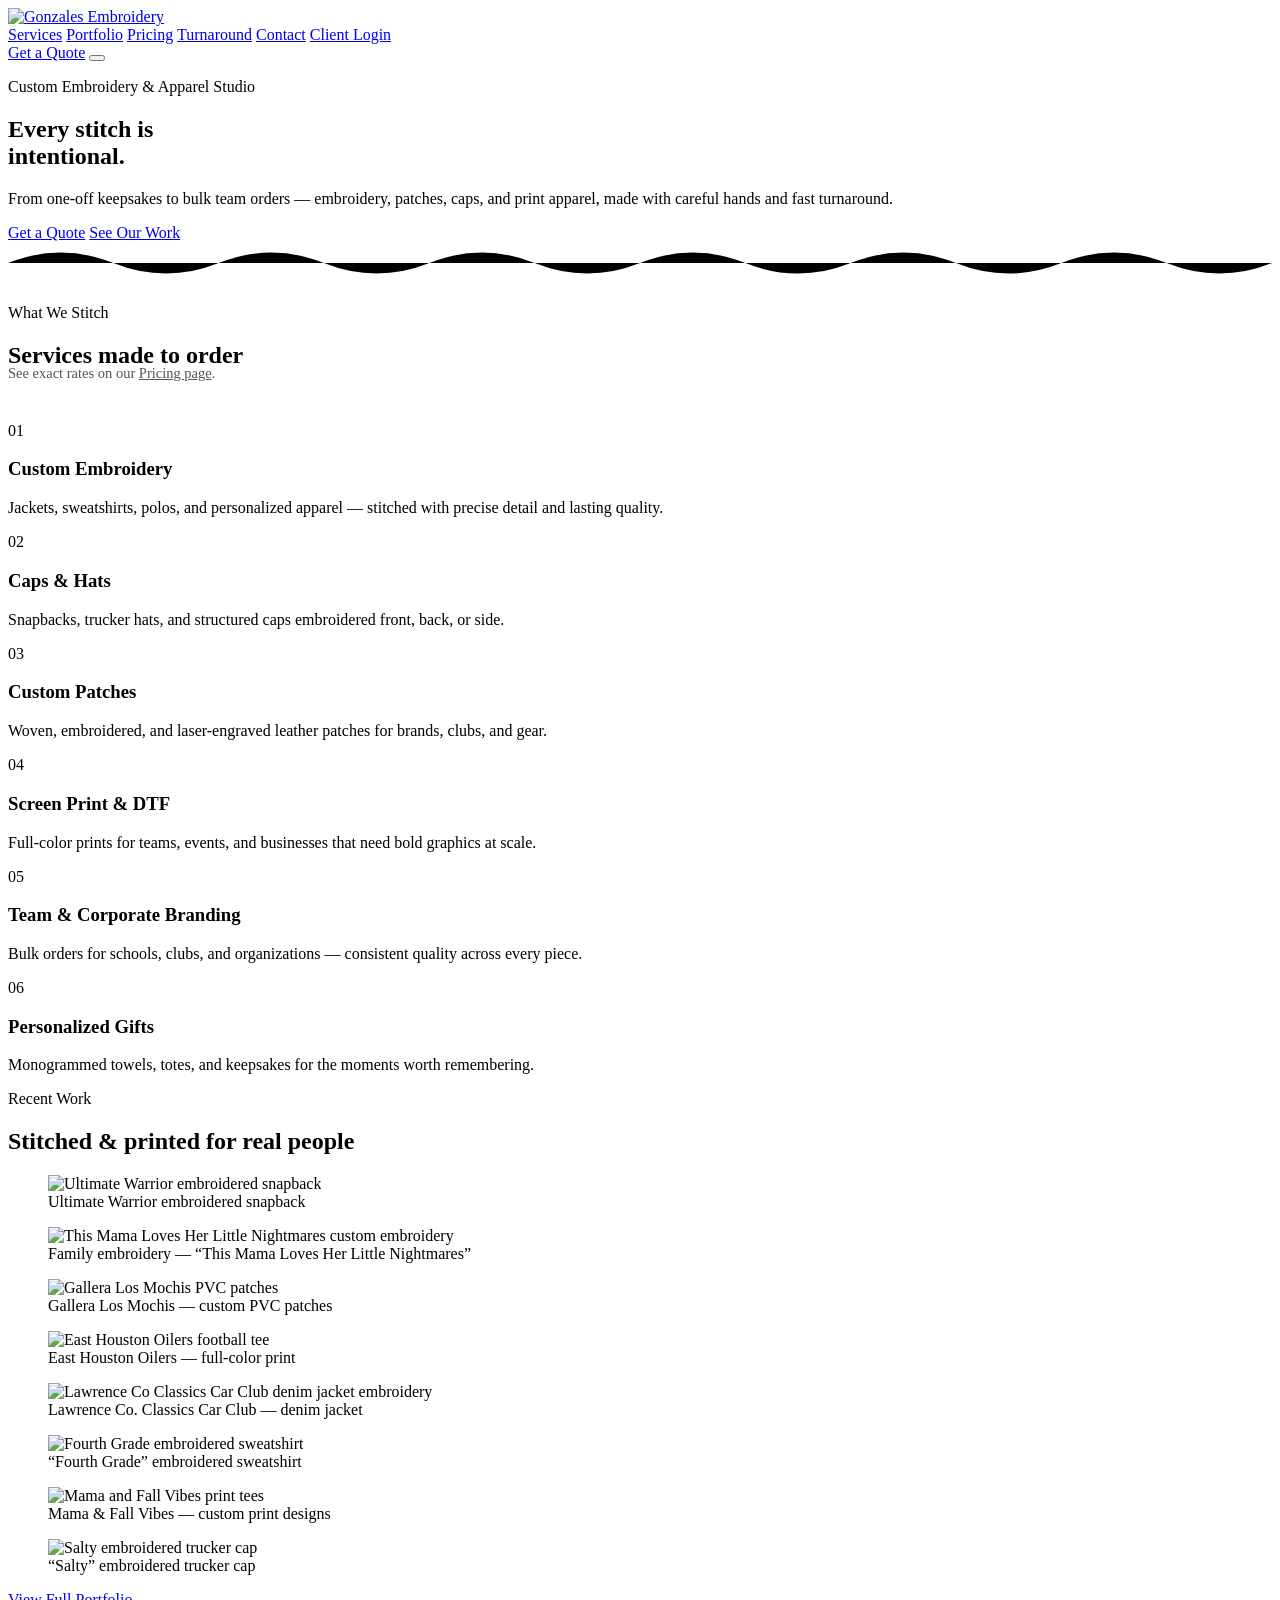
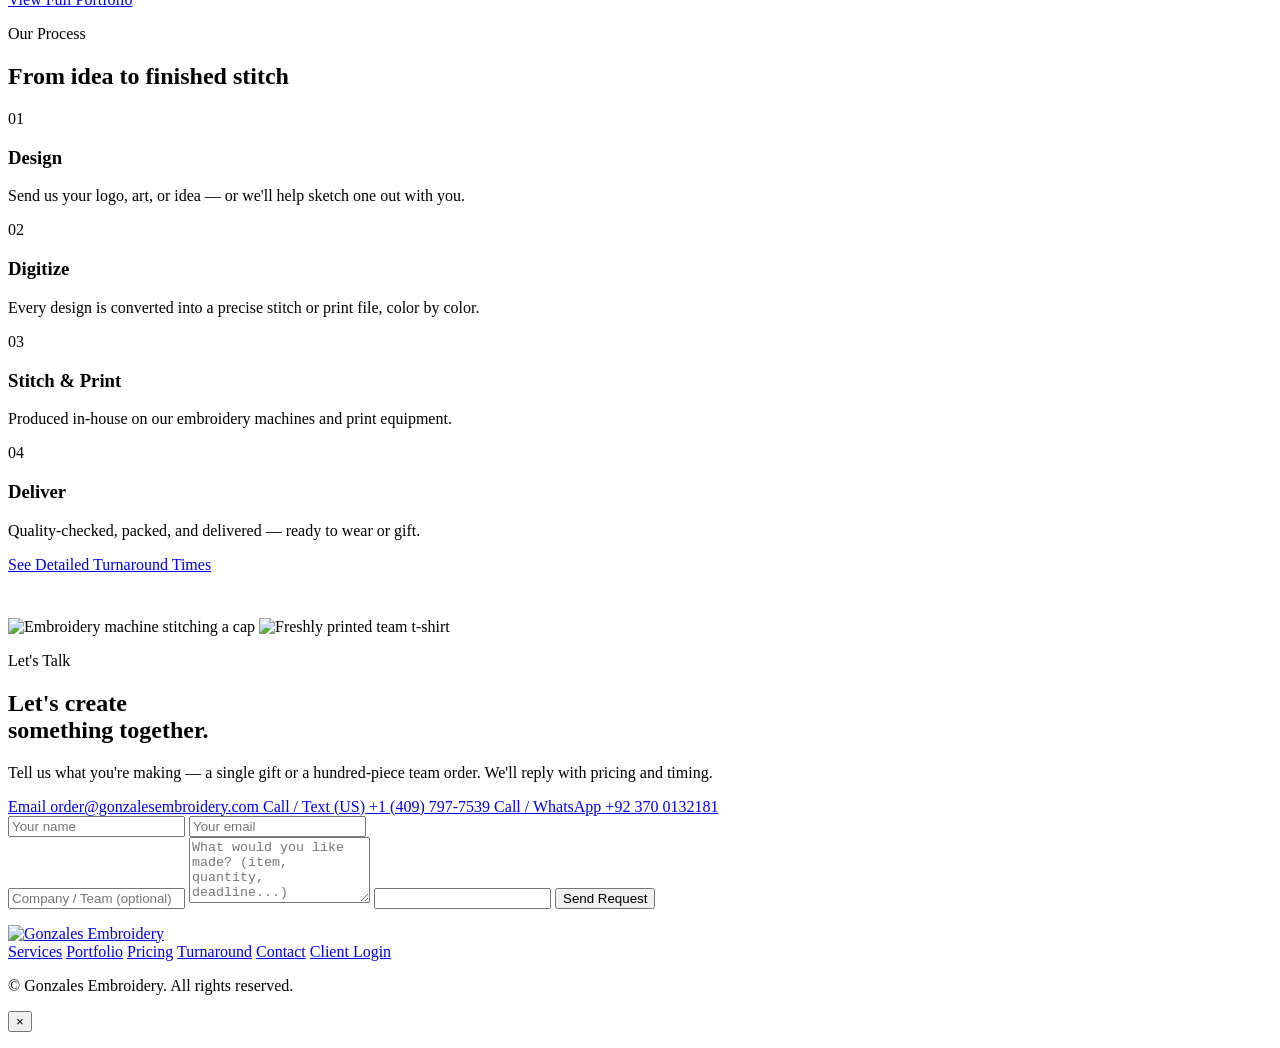
==== index.html @ c7692b20 "Add files via upload" ====
<!DOCTYPE html>
<html lang="en">
<head>
<meta charset="UTF-8">
<meta name="viewport" content="width=device-width, initial-scale=1.0">
<title>Gonzales Embroidery — Custom Embroidery, Patches &amp; Apparel</title>
<meta name="description" content="Gonzales Embroidery is a custom embroidery and apparel studio — jackets, caps, patches, team merch, and corporate branding, stitched and printed with care.">
<link rel="icon" type="image/png" href="assets/img/favicon-256.png">
<link rel="preconnect" href="https://fonts.googleapis.com">
<link rel="preconnect" href="https://fonts.gstatic.com" crossorigin>
<link href="https://fonts.googleapis.com/css2?family=Anton&family=Space+Mono:wght@400;700&family=Work+Sans:wght@400;500;600;700&display=swap" rel="stylesheet">
<link rel="stylesheet" href="assets/css/style.css">
</head>
<body>

<!-- ============ HEADER ============ -->
<header class="site-header" id="top">
  <div class="wrap header-inner">
    <a href="#top" class="brand">
      <img src="assets/img/logo-transparent.png" alt="Gonzales Embroidery" class="brand-logo">
    </a>

    <nav class="main-nav" id="mainNav">
      <a href="#services">Services</a>
      <a href="portfolio.html">Portfolio</a>
      <a href="pricing.html">Pricing</a>
      <a href="turnaround.html">Turnaround</a>
      <a href="#contact">Contact</a>
      <a href="login.html" class="nav-login">Client Login</a>
    </nav>

    <a class="btn btn-tag header-cta" href="#contact">Get a Quote</a>

    <button class="nav-toggle" id="navToggle" aria-label="Toggle menu" aria-expanded="false">
      <span></span><span></span><span></span>
    </button>
  </div>
</header>

<!-- ============ HERO ============ -->
<section class="hero">
  <div class="wrap hero-inner">
    <p class="eyebrow">Custom Embroidery &amp; Apparel Studio</p>
    <h1 class="hero-title">Every stitch is<br><span>intentional.</span></h1>
    <p class="hero-sub">From one-off keepsakes to bulk team orders — embroidery, patches, caps,
      and print apparel, made with careful hands and fast turnaround.</p>
    <div class="hero-actions">
      <a href="#contact" class="btn btn-solid">Get a Quote</a>
      <a href="#work" class="btn btn-outline">See Our Work</a>
    </div>
  </div>
  <div class="stitch-divider" aria-hidden="true">
    <svg viewBox="0 0 1200 40" preserveAspectRatio="none">
      <path id="stitchPath" d="M0,20 Q50,0 100,20 T200,20 T300,20 T400,20 T500,20 T600,20 T700,20 T800,20 T900,20 T1000,20 T1100,20 T1200,20"/>
    </svg>
  </div>
</section>

<!-- ============ SERVICES ============ -->
<section class="services" id="services">
  <div class="wrap">
    <p class="eyebrow eyebrow-dark">What We Stitch</p>
    <h2 class="section-title">Services made to order</h2>
    <p style="margin:-24px 0 40px; font-size:14.5px; color:#57544e;">
      See exact rates on our <a href="pricing.html" style="color:var(--red); text-decoration:underline;">Pricing page</a>.
    </p>

    <div class="card-grid">
      <div class="patch-card">
        <span class="patch-num">01</span>
        <h3>Custom Embroidery</h3>
        <p>Jackets, sweatshirts, polos, and personalized apparel — stitched with precise detail and lasting quality.</p>
      </div>
      <div class="patch-card">
        <span class="patch-num">02</span>
        <h3>Caps &amp; Hats</h3>
        <p>Snapbacks, trucker hats, and structured caps embroidered front, back, or side.</p>
      </div>
      <div class="patch-card">
        <span class="patch-num">03</span>
        <h3>Custom Patches</h3>
        <p>Woven, embroidered, and laser-engraved leather patches for brands, clubs, and gear.</p>
      </div>
      <div class="patch-card">
        <span class="patch-num">04</span>
        <h3>Screen Print &amp; DTF</h3>
        <p>Full-color prints for teams, events, and businesses that need bold graphics at scale.</p>
      </div>
      <div class="patch-card">
        <span class="patch-num">05</span>
        <h3>Team &amp; Corporate Branding</h3>
        <p>Bulk orders for schools, clubs, and organizations — consistent quality across every piece.</p>
      </div>
      <div class="patch-card">
        <span class="patch-num">06</span>
        <h3>Personalized Gifts</h3>
        <p>Monogrammed towels, totes, and keepsakes for the moments worth remembering.</p>
      </div>
    </div>
  </div>
</section>

<!-- ============ FEATURED WORK ============ -->
<section class="work" id="work">
  <div class="wrap">
    <p class="eyebrow">Recent Work</p>
    <h2 class="section-title section-title-light">Stitched &amp; printed for real people</h2>

    <div class="gallery" id="gallery">
      <figure class="g-item"><img loading="lazy" src="assets/img/digi-warrior-cap.jpg" alt="Ultimate Warrior embroidered snapback"><figcaption>Ultimate Warrior embroidered snapback</figcaption></figure>
      <figure class="g-item"><img loading="lazy" src="assets/img/apparel-mama.jpg" alt="This Mama Loves Her Little Nightmares custom embroidery"><figcaption>Family embroidery — “This Mama Loves Her Little Nightmares”</figcaption></figure>
      <figure class="g-item"><img loading="lazy" src="assets/img/patch-gallera.jpg" alt="Gallera Los Mochis PVC patches"><figcaption>Gallera Los Mochis — custom PVC patches</figcaption></figure>
      <figure class="g-item"><img loading="lazy" src="assets/img/vector-oilers-football.jpg" alt="East Houston Oilers football tee"><figcaption>East Houston Oilers — full-color print</figcaption></figure>
      <figure class="g-item"><img loading="lazy" src="assets/img/apparel-jacket-red.jpg" alt="Lawrence Co Classics Car Club denim jacket embroidery"><figcaption>Lawrence Co. Classics Car Club — denim jacket</figcaption></figure>
      <figure class="g-item"><img loading="lazy" src="assets/img/digi-fourthgrade.jpg" alt="Fourth Grade embroidered sweatshirt"><figcaption>“Fourth Grade” embroidered sweatshirt</figcaption></figure>
      <figure class="g-item"><img loading="lazy" src="assets/img/vector-mama-fallvibes-tired.jpg" alt="Mama and Fall Vibes print tees"><figcaption>Mama &amp; Fall Vibes — custom print designs</figcaption></figure>
      <figure class="g-item"><img loading="lazy" src="assets/img/cap-salty.jpg" alt="Salty embroidered trucker cap"><figcaption>“Salty” embroidered trucker cap</figcaption></figure>
    </div>

    <div class="work-cta">
      <a href="portfolio.html" class="btn btn-outline">View Full Portfolio</a>
    </div>
  </div>
</section>

<!-- ============ PROCESS ============ -->
<section class="process" id="process">
  <div class="wrap">
    <p class="eyebrow eyebrow-dark">Our Process</p>
    <h2 class="section-title">From idea to finished stitch</h2>

    <div class="steps">
      <div class="step">
        <span class="step-num">01</span>
        <h3>Design</h3>
        <p>Send us your logo, art, or idea — or we'll help sketch one out with you.</p>
      </div>
      <div class="step">
        <span class="step-num">02</span>
        <h3>Digitize</h3>
        <p>Every design is converted into a precise stitch or print file, color by color.</p>
      </div>
      <div class="step">
        <span class="step-num">03</span>
        <h3>Stitch &amp; Print</h3>
        <p>Produced in-house on our embroidery machines and print equipment.</p>
      </div>
      <div class="step">
        <span class="step-num">04</span>
        <h3>Deliver</h3>
        <p>Quality-checked, packed, and delivered — ready to wear or gift.</p>
      </div>
    </div>

    <div class="work-cta" style="margin-bottom:44px;">
      <a href="turnaround.html" class="btn btn-tag">See Detailed Turnaround Times</a>
    </div>

    <div class="process-photos">
      <img loading="lazy" src="assets/img/process-machine.jpg" alt="Embroidery machine stitching a cap">
      <img loading="lazy" src="assets/img/process-print.jpg" alt="Freshly printed team t-shirt">
    </div>
  </div>
</section>

<!-- ============ CONTACT ============ -->
<section class="contact" id="contact">
  <div class="wrap contact-inner">
    <p class="eyebrow">Let's Talk</p>
    <h2 class="section-title section-title-light">Let's create<br>something together.</h2>
    <p class="contact-sub">Tell us what you're making — a single gift or a hundred-piece team order.
      We'll reply with pricing and timing.</p>

    <div class="contact-grid">
      <a class="contact-card" href="mailto:order@gonzalesembroidery.com">
        <span class="contact-label">Email</span>
        <span class="contact-value">order@gonzalesembroidery.com</span>
      </a>
      <a class="contact-card" href="tel:+14097977539">
        <span class="contact-label">Call / Text (US)</span>
        <span class="contact-value">+1 (409) 797-7539</span>
      </a>
      <a class="contact-card" href="tel:+923700132181">
        <span class="contact-label">Call / WhatsApp</span>
        <span class="contact-value">+92 370 0132181</span>
      </a>
    </div>

    <form class="quote-form" id="quoteForm" novalidate>
      <div class="form-row">
        <input type="text" name="name" placeholder="Your name" required>
        <input type="email" name="email" placeholder="Your email" required>
      </div>
      <input type="text" name="company" placeholder="Company / Team (optional)">
      <textarea name="details" rows="4" placeholder="What would you like made? (item, quantity, deadline...)" required></textarea>
      <!-- honeypot field, hidden from real visitors -->
      <input type="text" name="website" class="hp-field" tabindex="-1" autocomplete="off">
      <button type="submit" class="btn btn-solid">Send Request</button>
      <p class="form-status" id="formStatus"></p>
    </form>
  </div>
</section>

<!-- ============ FOOTER ============ -->
<footer class="site-footer">
  <div class="wrap footer-inner">
    <a href="#top" class="brand brand-footer">
      <img src="assets/img/logo-transparent.png" alt="Gonzales Embroidery" class="brand-logo">
    </a>
    <nav class="footer-nav">
      <a href="#services">Services</a>
      <a href="portfolio.html">Portfolio</a>
      <a href="pricing.html">Pricing</a>
      <a href="turnaround.html">Turnaround</a>
      <a href="#contact">Contact</a>
      <a href="login.html" class="nav-login">Client Login</a>
    </nav>
    <p class="footer-copy">&copy; <span id="year"></span> Gonzales Embroidery. All rights reserved.</p>
  </div>
</footer>

<!-- Lightbox -->
<div class="lightbox" id="lightbox">
  <button class="lightbox-close" id="lightboxClose" aria-label="Close">&times;</button>
  <img id="lightboxImg" src="" alt="">
  <p id="lightboxCaption"></p>
</div>

<script src="assets/js/script.js"></script>
<script type="module" src="assets/js/quote.js"></script>
</body>
</html>
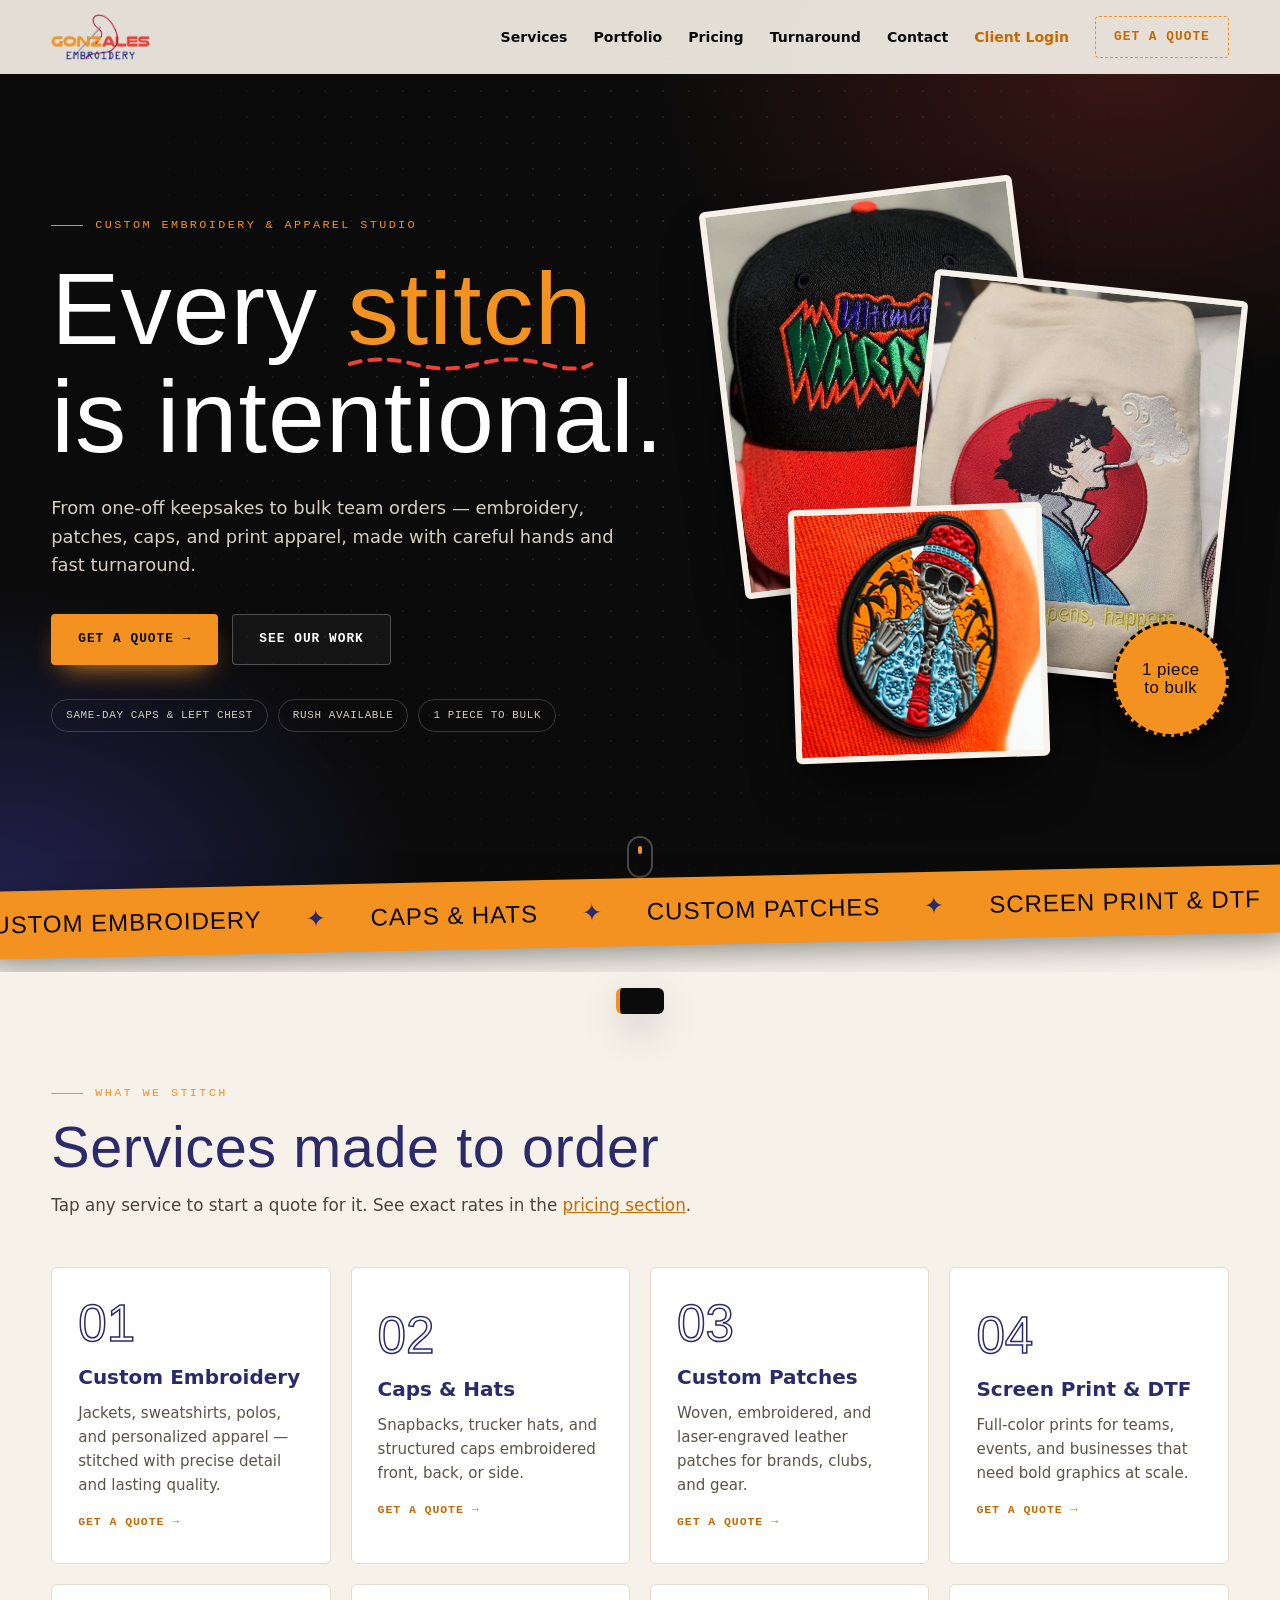
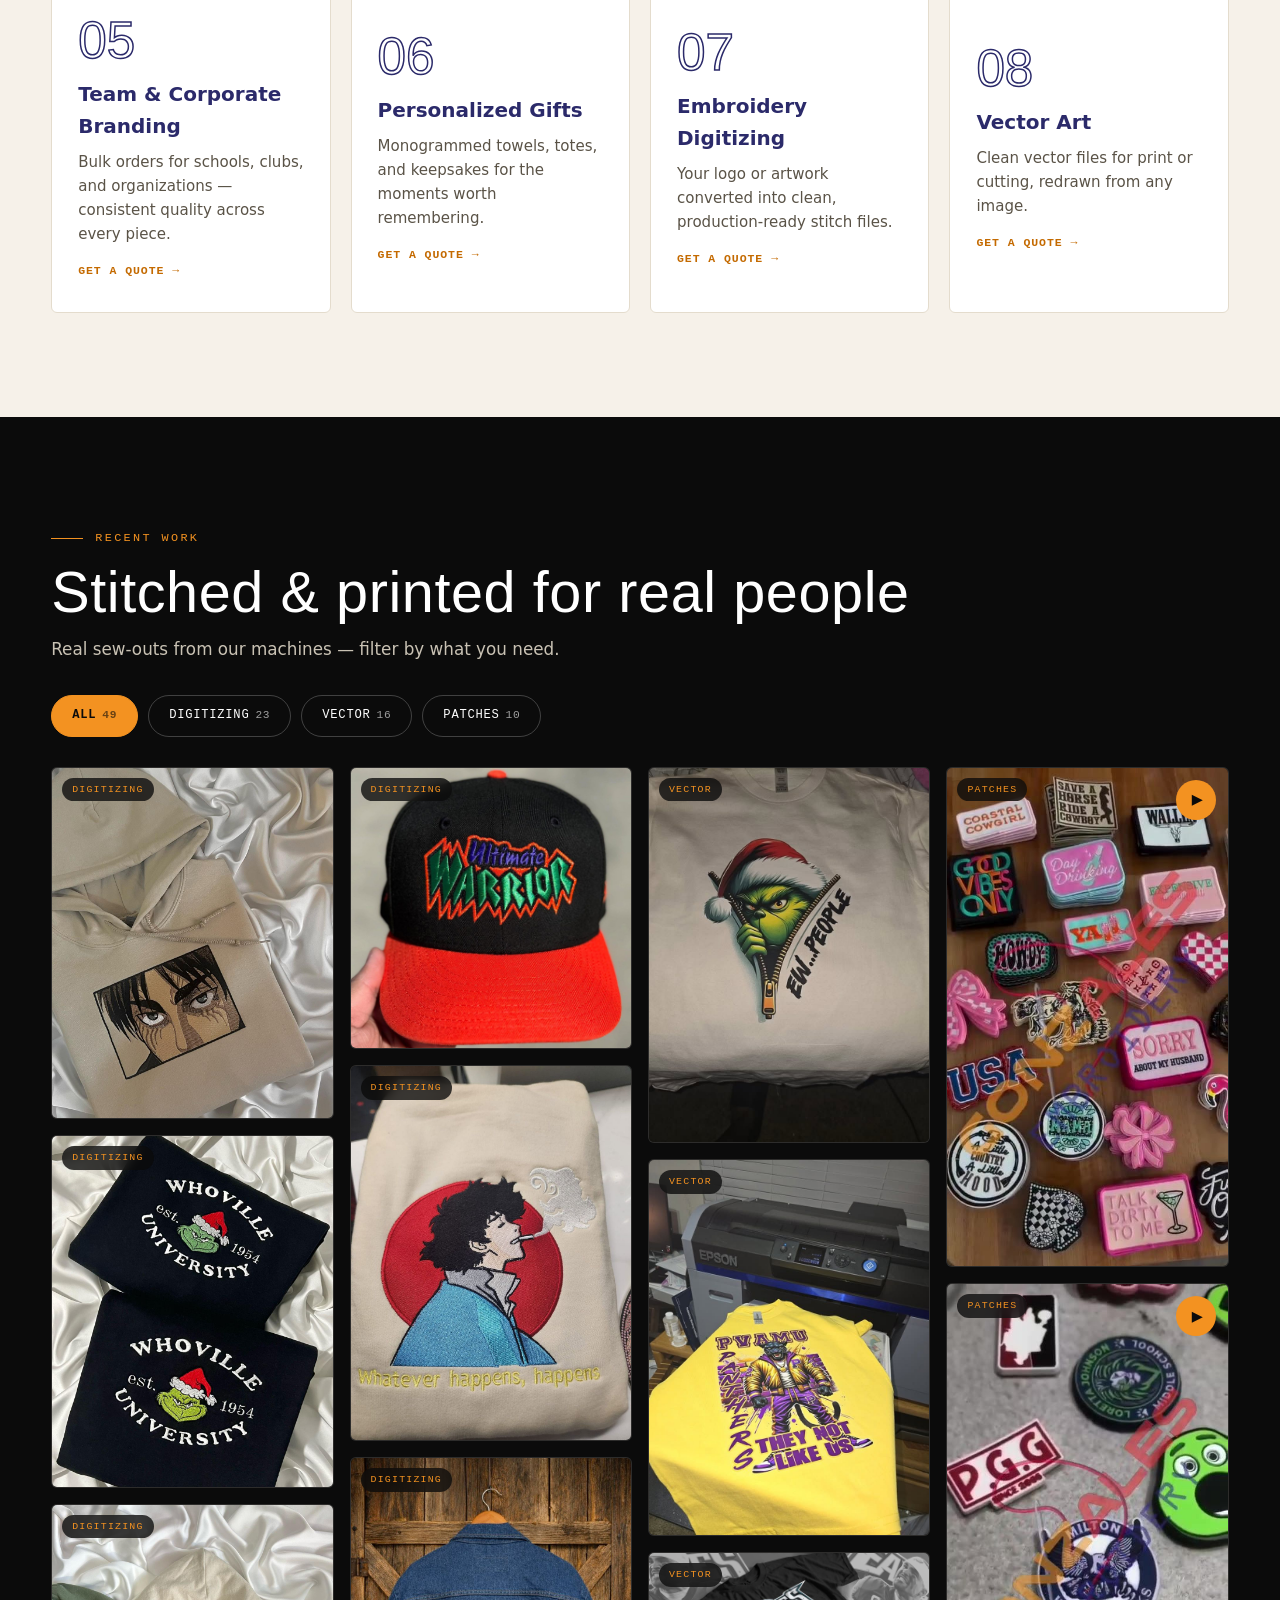
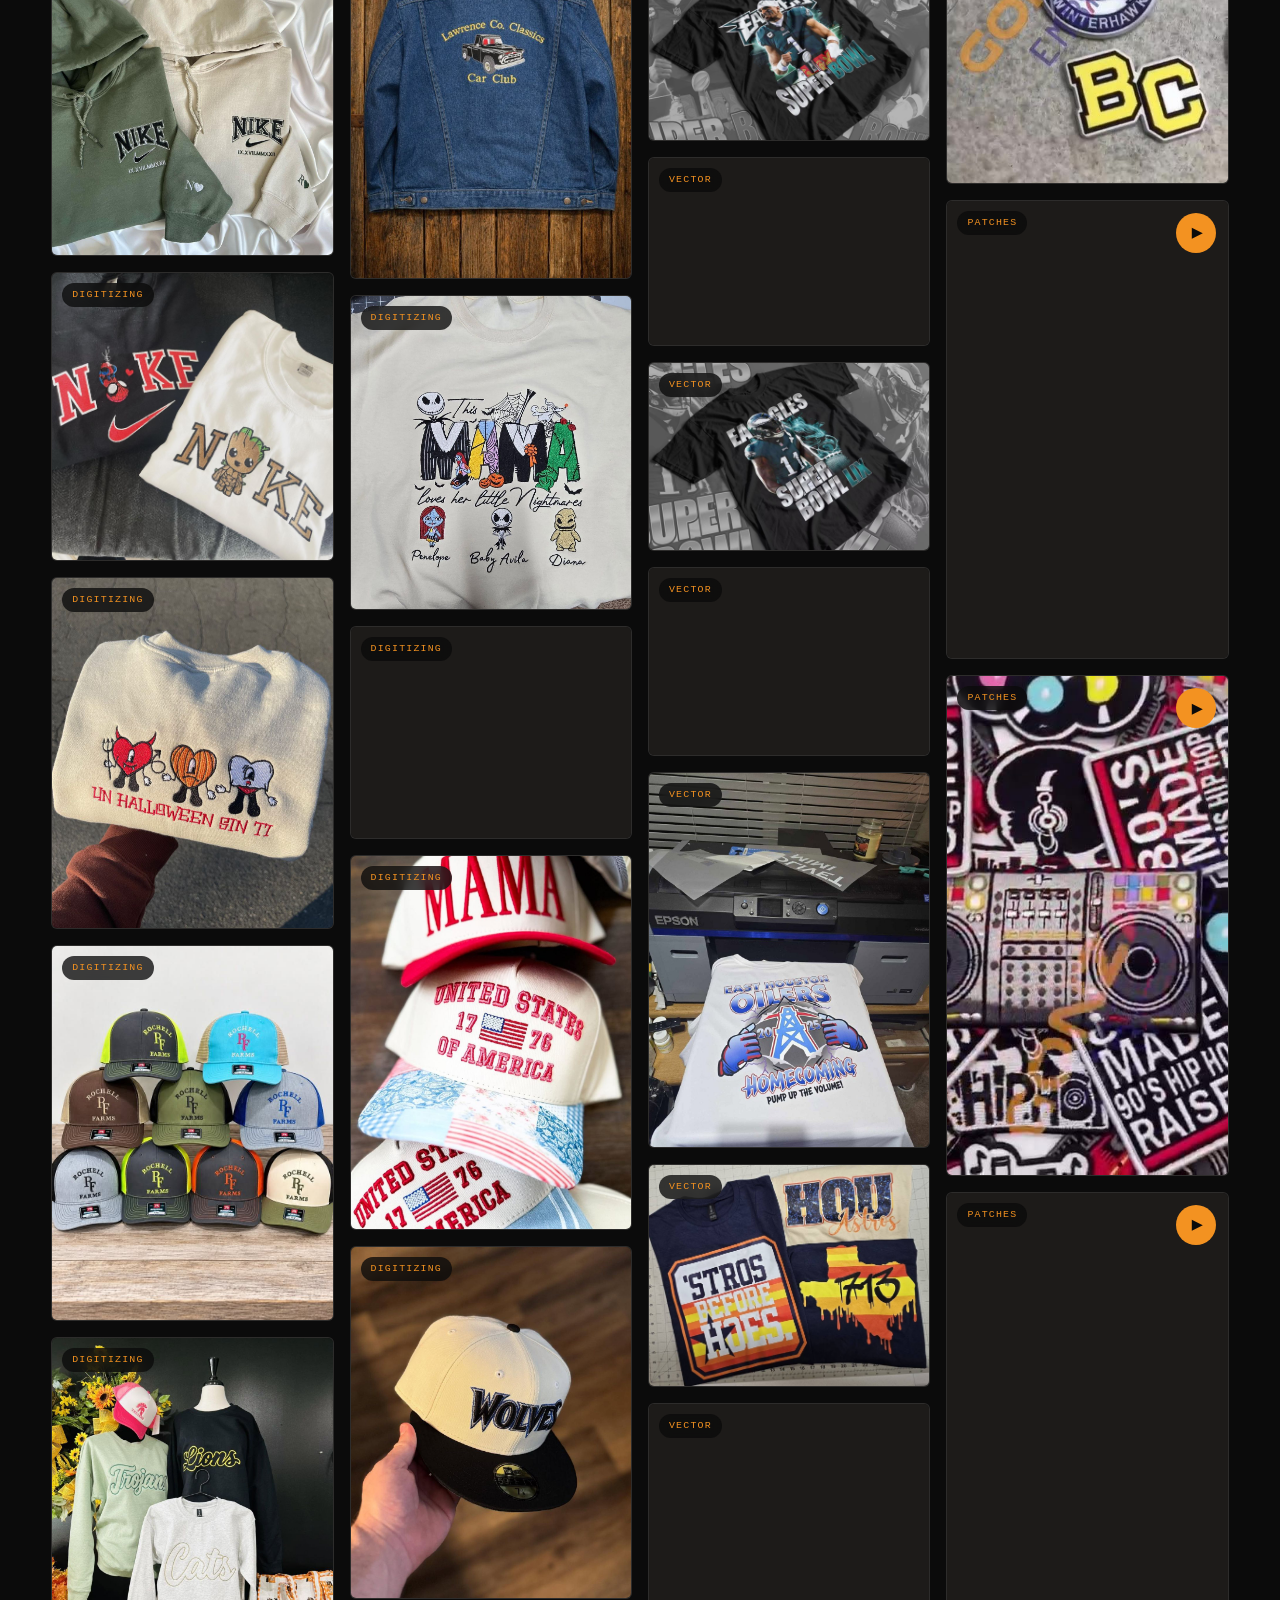
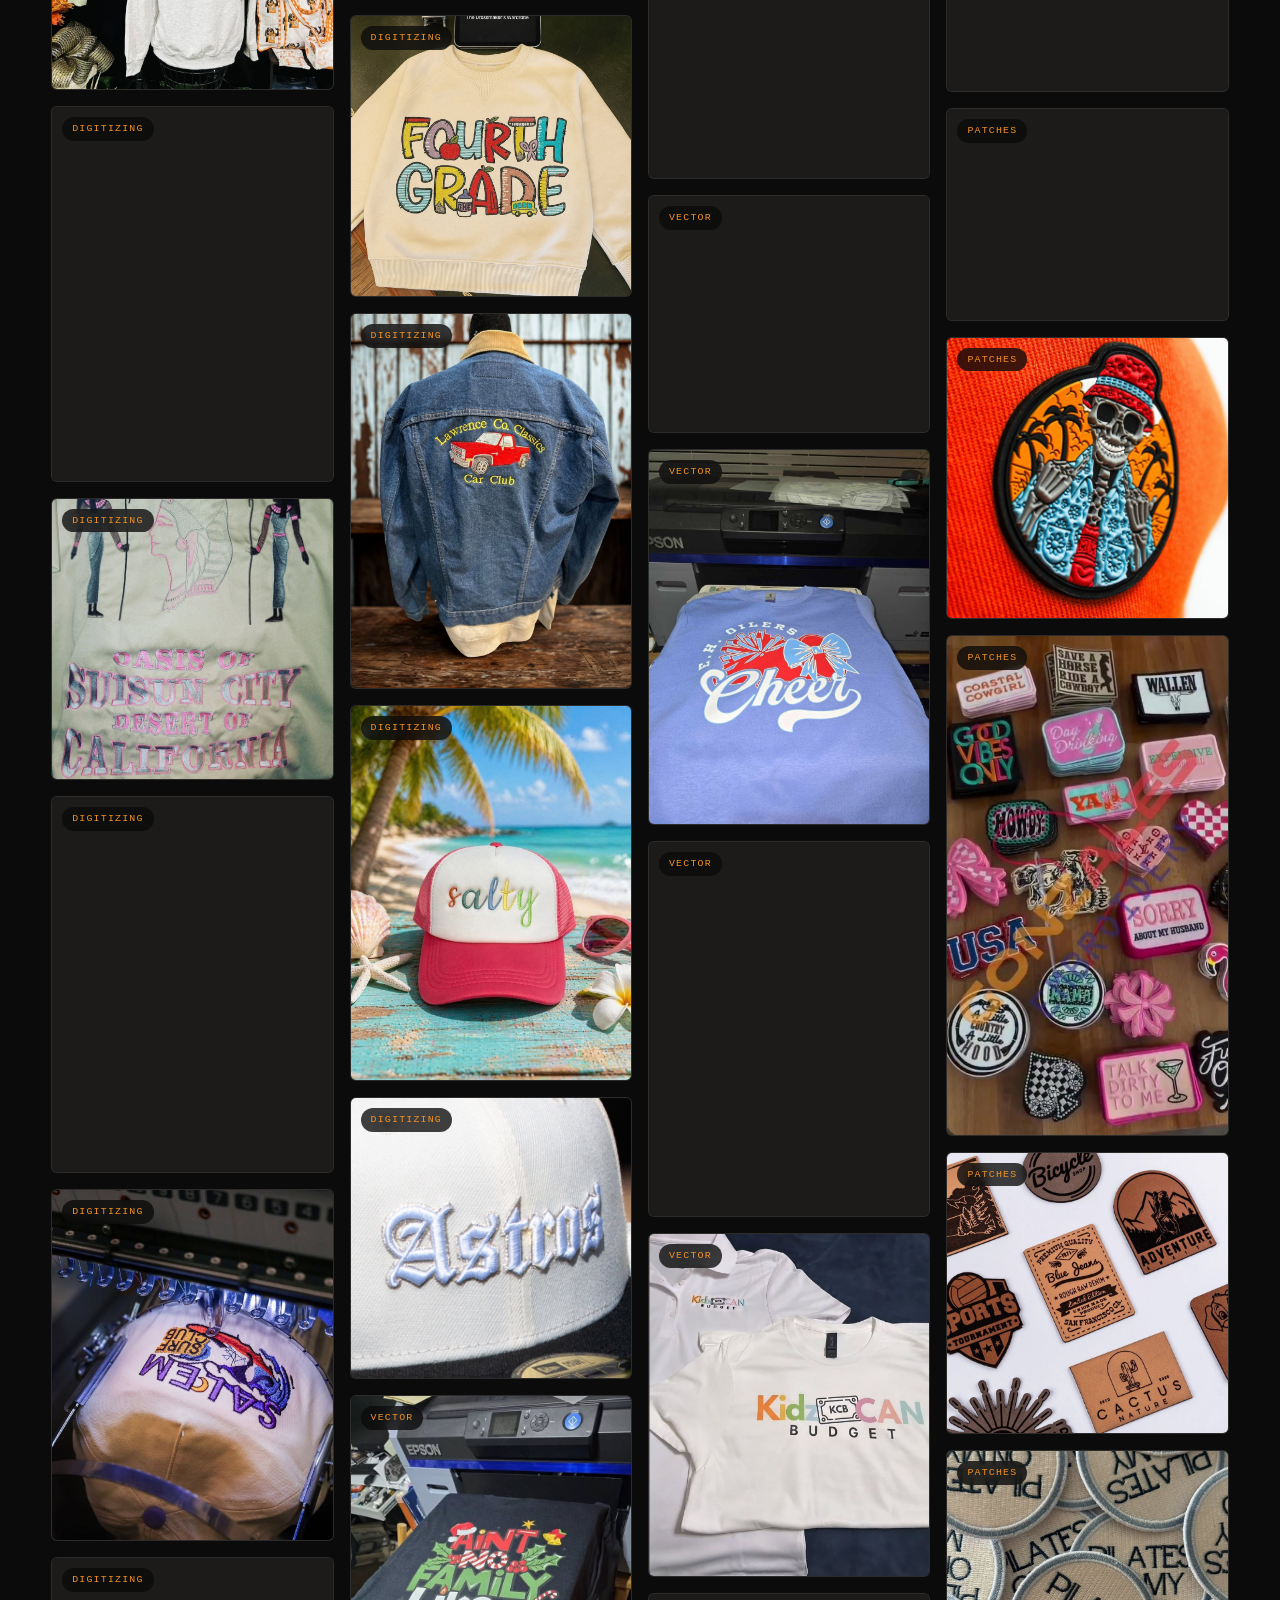
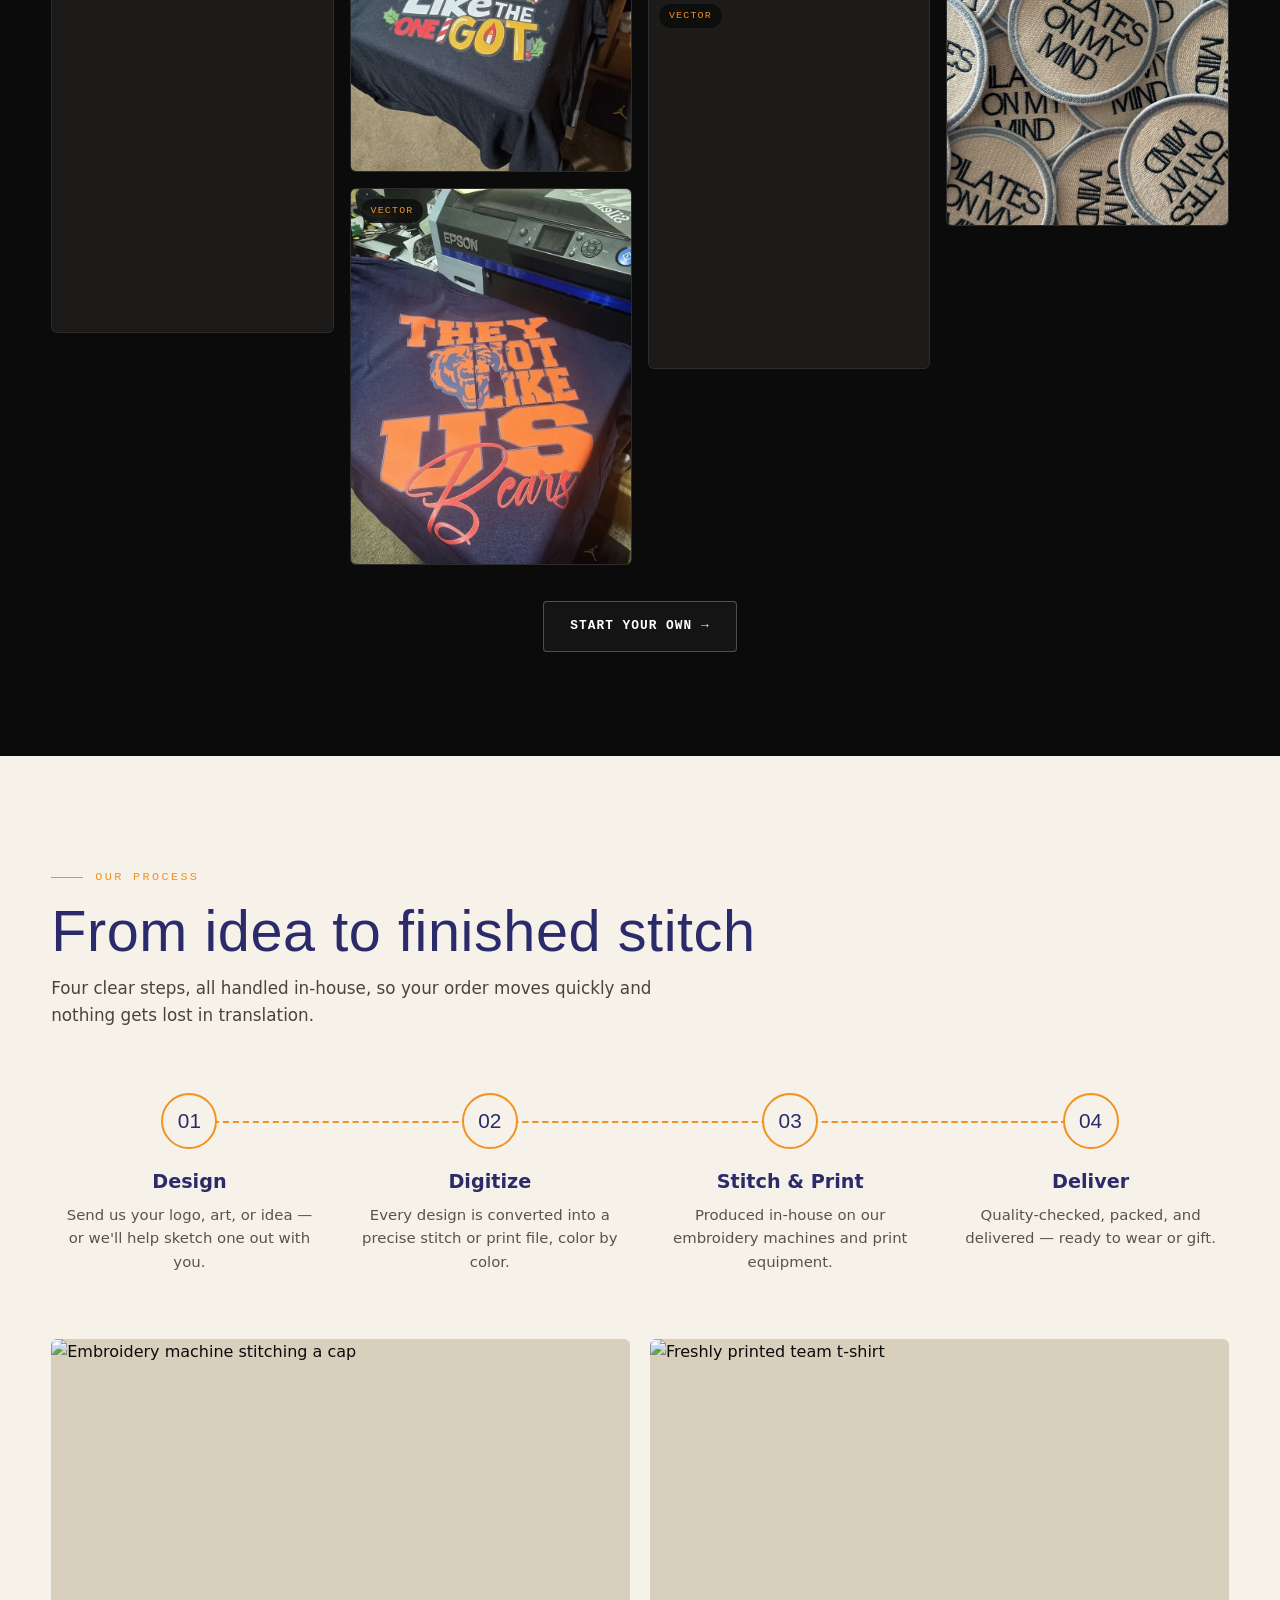
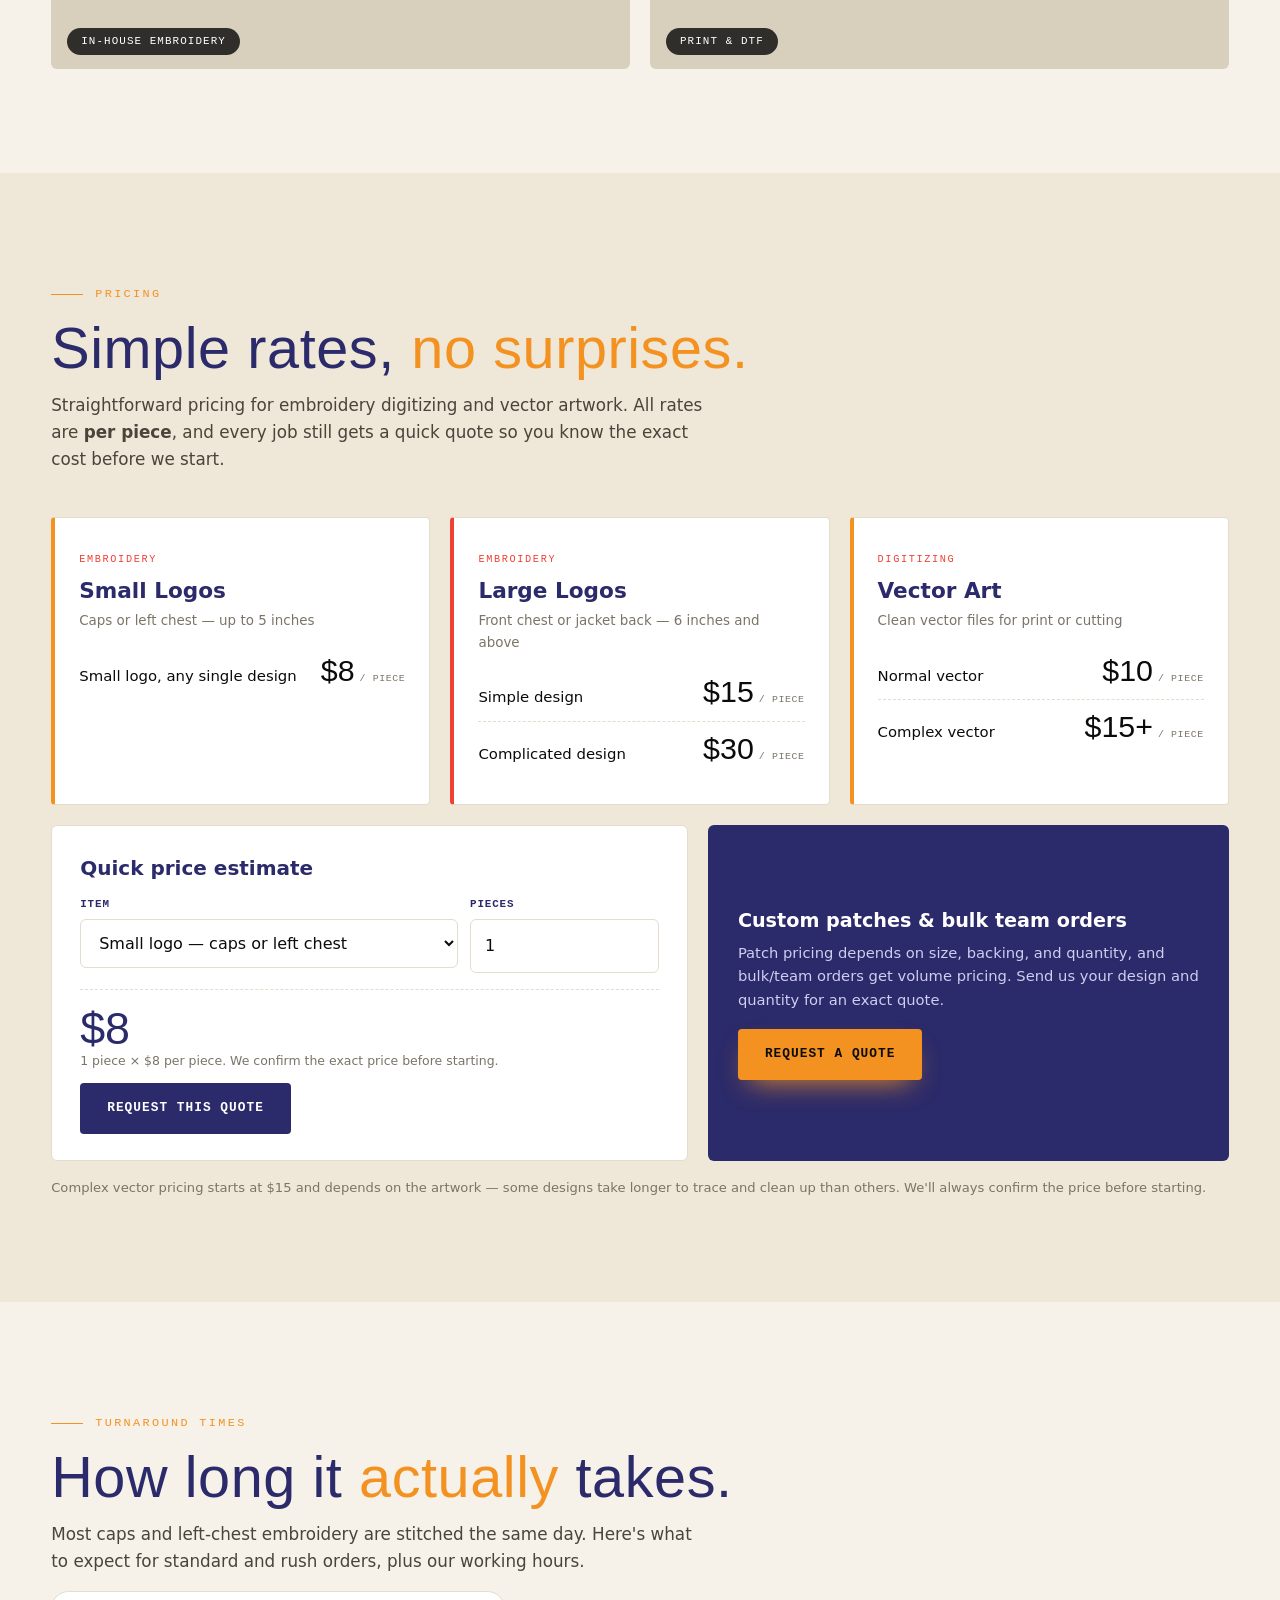
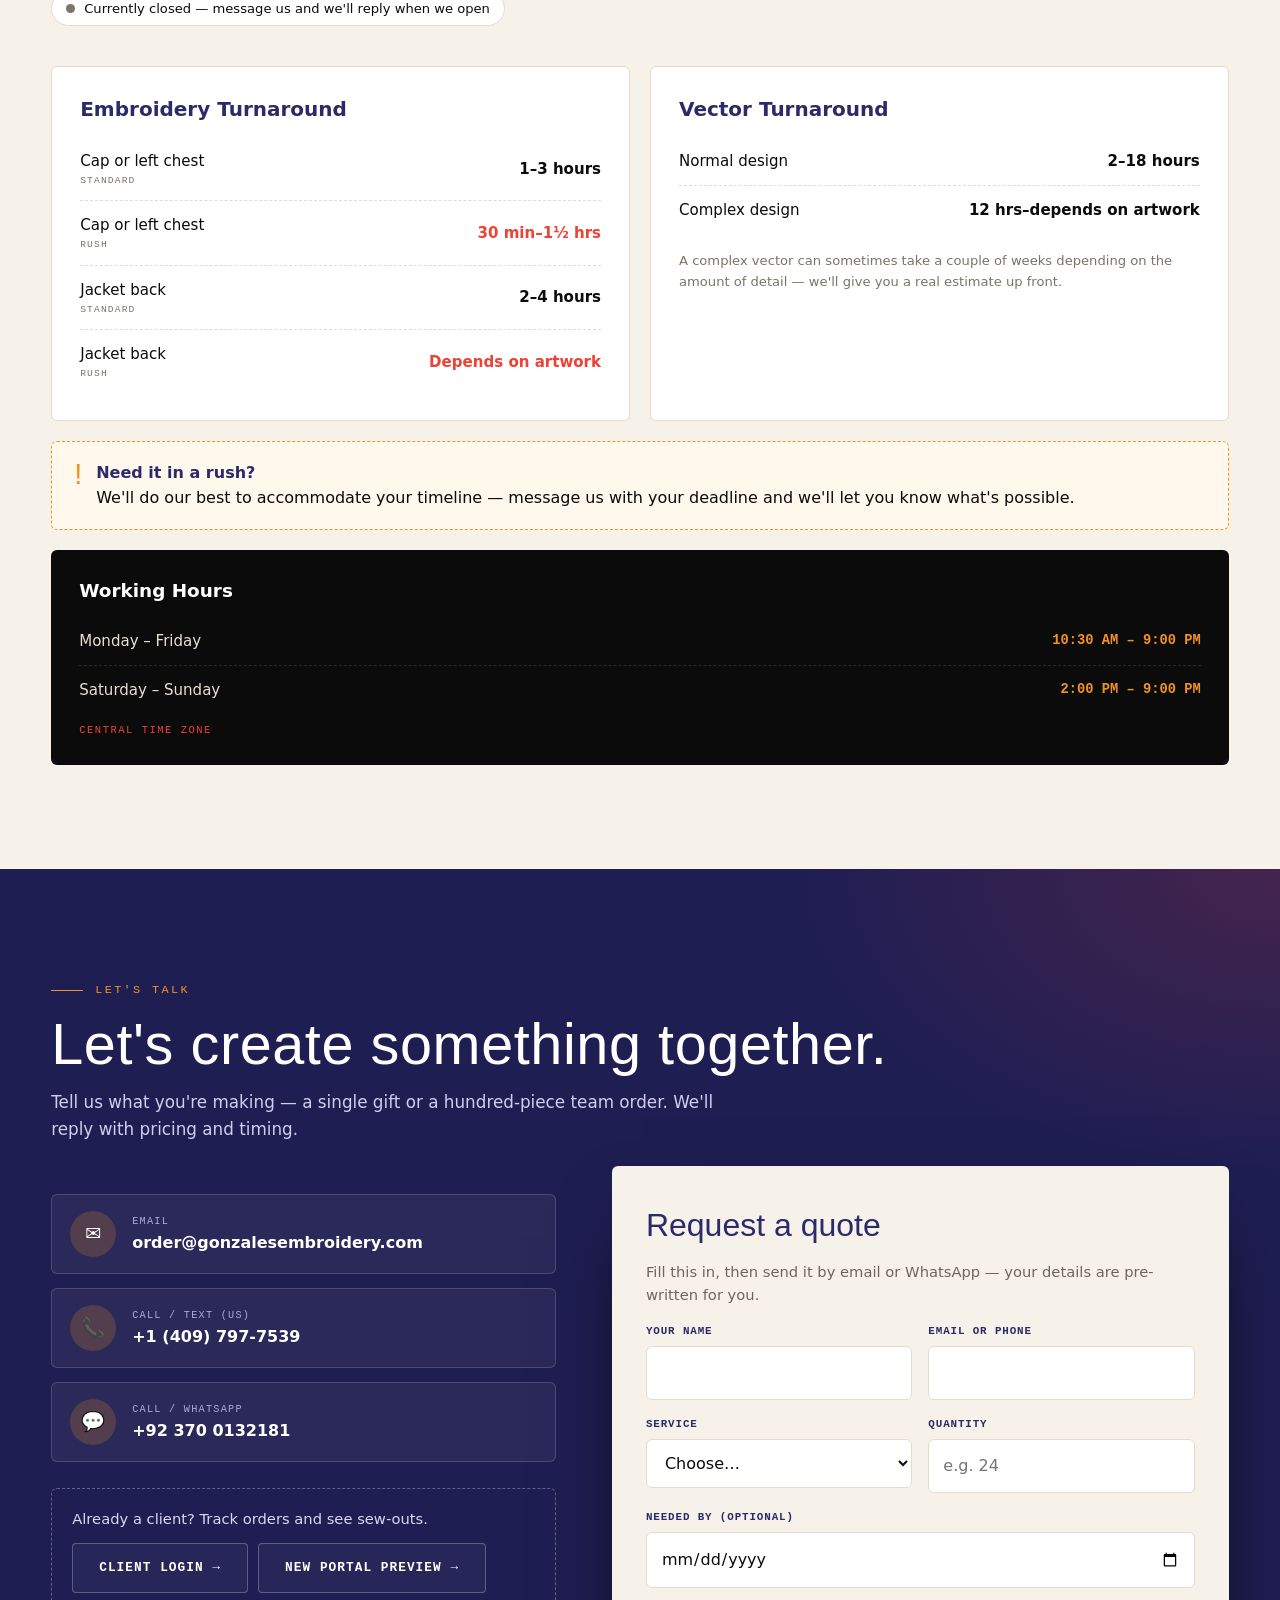
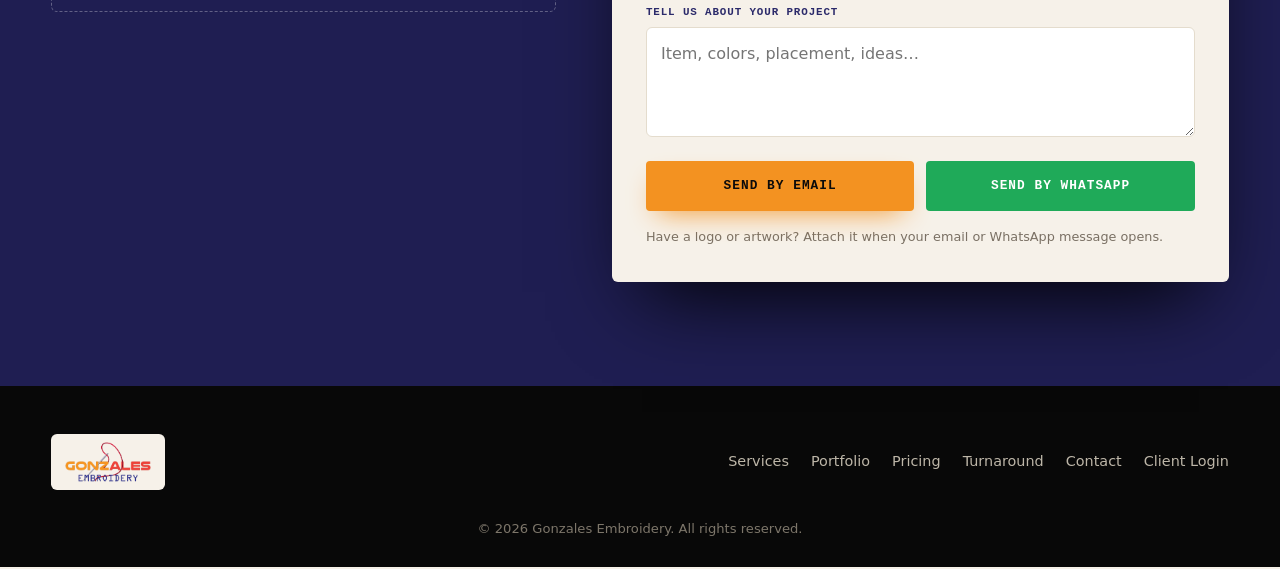
==== commit ad3fb5dd: "Add files via upload" ====
--- a/index.html
+++ b/index.html
@@ -1,232 +1,666 @@
 <!DOCTYPE html>
 <html lang="en">
 <head>
-<meta charset="UTF-8">
-<meta name="viewport" content="width=device-width, initial-scale=1.0">
-<title>Gonzales Embroidery — Custom Embroidery, Patches &amp; Apparel</title>
+<meta charset="utf-8">
+<meta name="viewport" content="width=device-width, initial-scale=1">
+<title>Gonzales Embroidery — Custom Embroidery, Patches & Apparel</title>
 <meta name="description" content="Gonzales Embroidery is a custom embroidery and apparel studio — jackets, caps, patches, team merch, and corporate branding, stitched and printed with care.">
-<link rel="icon" type="image/png" href="assets/img/favicon-256.png">
+<meta name="theme-color" content="#0b0b0b">
+<meta property="og:title" content="Gonzales Embroidery — Every stitch is intentional.">
+<meta property="og:description" content="Custom embroidery, caps, patches, screen print & DTF, and team branding. From one-off keepsakes to bulk orders.">
+<meta property="og:type" content="website">
+<meta property="og:image" content="https://mubashirwali-ceo.github.io/Gonzales-Embroidery/assets/sewouts/digi-cap-warrior.jpg">
+<link rel="icon" href="data:image/svg+xml,%3Csvg xmlns='http://www.w3.org/2000/svg' viewBox='0 0 64 64'%3E%3Crect width='64' height='64' rx='14' fill='%232b2a6a'/%3E%3Ctext x='32' y='46' text-anchor='middle' font-family='Arial Black,Arial,sans-serif' font-weight='900' font-size='42' fill='%23f39221'%3EG%3C/text%3E%3C/svg%3E">
 <link rel="preconnect" href="https://fonts.googleapis.com">
 <link rel="preconnect" href="https://fonts.gstatic.com" crossorigin>
 <link href="https://fonts.googleapis.com/css2?family=Anton&family=Space+Mono:wght@400;700&family=Work+Sans:wght@400;500;600;700&display=swap" rel="stylesheet">
-<link rel="stylesheet" href="assets/css/style.css">
+<script type="application/ld+json">
+{"@context":"https://schema.org","@type":"LocalBusiness","name":"Gonzales Embroidery","description":"Custom embroidery, caps, patches, screen print & DTF, and team and corporate branding.","email":"order@gonzalesembroidery.com","telephone":"+14097977539","url":"https://mubashirwali-ceo.github.io/Gonzales-Embroidery/","openingHoursSpecification":[{"@type":"OpeningHoursSpecification","dayOfWeek":["Monday","Tuesday","Wednesday","Thursday","Friday"],"opens":"10:30","closes":"21:00"},{"@type":"OpeningHoursSpecification","dayOfWeek":["Saturday","Sunday"],"opens":"14:00","closes":"21:00"}]}
+</script>
+<style>
+:root{--ink:#0b0b0b;--ink2:#151413;--navy:#2b2a6a;--navy2:#1f1e52;--orange:#f39221;--red:#ef4136;--cream:#f6f1e9;--cream2:#efe7d8;--paper:#fff;--line:#e4dccd;--muted:#7b7467;--ease:cubic-bezier(.2,.7,.2,1)}
+*{box-sizing:border-box;margin:0;padding:0}
+html{scroll-behavior:smooth;scroll-padding-top:78px}
+body{font-family:'Work Sans',system-ui,sans-serif;background:var(--cream);color:var(--ink);line-height:1.6;overflow-x:hidden;-webkit-font-smoothing:antialiased}
+body.noscroll{overflow:hidden}
+img{max-width:100%;display:block}
+a{color:inherit;text-decoration:none}
+button{font:inherit;cursor:pointer}
+h1,h2{font-family:Anton,Impact,sans-serif;font-weight:400;line-height:1.05;letter-spacing:.01em}
+.mono{font-family:'Space Mono',monospace}
+.wrap{width:min(1180px,92vw);margin-inline:auto}
+section{padding:104px 0;position:relative}
+.eyebrow{display:inline-flex;align-items:center;gap:12px;font-family:'Space Mono',monospace;font-size:.74rem;letter-spacing:.2em;text-transform:uppercase;color:var(--orange)}
+.eyebrow::before{content:"";width:32px;border-top:1.5px solid currentColor}
+h2{font-size:clamp(2.2rem,5vw,3.6rem);margin:14px 0 14px;color:var(--navy)}
+.lead{max-width:62ch;color:#4a443a;font-size:1.05rem}
+.dark{background:var(--ink);color:#f3ede2}
+.dark h2{color:#fff}.dark .lead{color:#c9c2b4}
+:focus-visible{outline:2px solid var(--orange);outline-offset:3px;border-radius:4px}
+
+/* loader (CSS failsafe: hides itself even if JS fails) */
+#loader{position:fixed;inset:0;background:var(--ink);z-index:100;display:grid;place-items:center;animation:ld .5s 2.4s forwards;transition:opacity .5s,visibility .5s}
+#loader.done{opacity:0;visibility:hidden}
+@keyframes ld{to{opacity:0;visibility:hidden}}
+#loader svg{width:190px}
+#loader path{stroke:var(--orange);stroke-width:3;fill:none;stroke-linecap:round;stroke-dasharray:10 9;stroke-dashoffset:420;animation:draw 1.2s var(--ease) forwards}
+@keyframes draw{to{stroke-dashoffset:0}}
+#bar{position:fixed;top:0;left:0;height:3px;width:0;background:linear-gradient(90deg,var(--navy),var(--orange),var(--red));z-index:70}
+
+/* header — blur lives on a pseudo-element so the mobile menu (fixed) is never trapped inside it */
+header{position:fixed;inset:0 0 auto 0;z-index:60;padding:14px 0;transition:padding .3s}
+header::before{content:"";position:absolute;inset:0;background:rgba(246,241,233,.92);backdrop-filter:blur(14px);-webkit-backdrop-filter:blur(14px);border-bottom:1px solid var(--line);opacity:1}
+header.scrolled{padding:8px 0}
+header.scrolled::before,header.solid::before{opacity:1}
+.nav{position:relative;display:flex;align-items:center;justify-content:space-between;gap:20px}
+.logo img{height:46px;width:auto;transition:height .3s}
+header.scrolled .logo img{height:38px}
+.links{display:flex;align-items:center;gap:26px;font-size:.88rem;font-weight:600}
+.links a:not(.btn){position:relative;padding:4px 0}
+.links a:not(.btn)::after{content:"";position:absolute;left:0;right:0;bottom:-2px;border-top:2px dashed var(--orange);transform:scaleX(0);transform-origin:left;transition:transform .35s var(--ease)}
+.links a:not(.btn):hover::after,.links a.active::after{transform:scaleX(1)}
+.links a.login{color:#c46a00}
+.burger{display:none;position:relative;z-index:80;width:44px;height:44px;background:none;border:0;color:var(--ink)}
+.burger span{display:block;width:24px;height:2px;background:currentColor;margin:5px auto;transition:.3s}
+.burger.open span:nth-child(1){transform:translateY(7px) rotate(45deg)}
+.burger.open span:nth-child(2){opacity:0}
+.burger.open span:nth-child(3){transform:translateY(-7px) rotate(-45deg)}
+
+/* buttons */
+.btn{display:inline-flex;align-items:center;justify-content:center;gap:10px;padding:14px 26px;border-radius:4px;border:1.5px solid transparent;font-family:'Space Mono',monospace;font-size:.8rem;font-weight:700;letter-spacing:.08em;text-transform:uppercase;transition:transform .25s var(--ease),box-shadow .25s,background .25s,color .25s;position:relative;overflow:hidden}
+.btn::after{content:"";position:absolute;inset:0;background:linear-gradient(110deg,transparent 30%,rgba(255,255,255,.4) 50%,transparent 70%);transform:translateX(-120%)}
+.btn:hover::after{transform:translateX(120%);transition:transform .7s}
+.btn-primary{background:var(--orange);color:var(--ink);box-shadow:0 12px 28px -12px var(--orange)}
+.btn-primary:hover{transform:translateY(-3px);box-shadow:0 18px 34px -12px var(--orange)}
+.btn-dash{border:1.5px dashed var(--orange);color:#c46a00;background:transparent;padding:10px 18px}
+.btn-dash:hover{background:var(--orange);color:var(--ink);transform:translateY(-2px)}
+.btn-ghost{border-color:rgba(255,255,255,.25);color:#fff;background:rgba(255,255,255,.04)}
+.btn-ghost:hover{border-color:var(--orange);color:var(--orange);transform:translateY(-3px)}
+.btn-line{border-color:var(--ink);color:var(--ink)}
+.btn-line:hover{background:var(--ink);color:#fff;transform:translateY(-3px)}
+.btn-navy{background:var(--navy);color:#fff}
+.btn-navy:hover{transform:translateY(-3px);box-shadow:0 14px 28px -12px var(--navy)}
+.btn-wa{background:#1faa59;color:#fff}.btn-wa:hover{transform:translateY(-3px);box-shadow:0 14px 28px -12px #1faa59}
+
+/* hero */
+.hero{min-height:100svh;display:flex;align-items:center;padding:130px 0 90px;overflow:hidden;background:radial-gradient(800px 520px at 88% 8%,rgba(239,65,54,.2),transparent 60%),radial-gradient(700px 520px at 0 100%,rgba(43,42,106,.7),transparent 60%),var(--ink);color:#fff}
+.hero::before{content:"";position:absolute;inset:0;background-image:radial-gradient(rgba(255,255,255,.1) 1px,transparent 1.2px);background-size:26px 26px;mask-image:radial-gradient(circle at 50% 40%,#000 15%,transparent 72%);-webkit-mask-image:radial-gradient(circle at 50% 40%,#000 15%,transparent 72%)}
+.hero .wrap{position:relative;display:grid;grid-template-columns:1.1fr .9fr;gap:50px;align-items:center}
+.hero h1{font-size:clamp(3rem,8vw,6.4rem);margin:20px 0 24px;text-transform:none}
+.hero h1 em{position:relative;display:inline-block;font-style:normal;color:var(--orange)}
+.hero h1 em svg{position:absolute;left:0;bottom:-8px;width:100%;height:16px;overflow:visible}
+.hero h1 em path{stroke:var(--red);stroke-width:4;fill:none;stroke-linecap:round;stroke-dasharray:14 10;stroke-dashoffset:620;animation:draw 2.2s 1s var(--ease) forwards}
+.hero p.sub{font-size:1.12rem;color:#d6cfc1;max-width:52ch}
+.cta{display:flex;flex-wrap:wrap;gap:14px;margin-top:34px}
+.chips{display:flex;flex-wrap:wrap;gap:10px;margin-top:34px}
+.chips span{font-family:'Space Mono',monospace;font-size:.68rem;letter-spacing:.06em;text-transform:uppercase;border:1px solid rgba(255,255,255,.18);padding:7px 14px;border-radius:99px;color:#d6cfc1}
+.stack{position:relative;height:min(580px,72vw)}
+.stack .card{position:absolute;width:62%;border:6px solid var(--cream);background:var(--cream);border-radius:6px;overflow:hidden;box-shadow:0 30px 60px -20px #000}
+.stack .card img{width:100%;aspect-ratio:4/5;object-fit:cover}
+.stack .c1{left:0;top:2%;transform:rotate(-7deg);animation:float 7s ease-in-out infinite}
+.stack .c2{right:0;top:18%;transform:rotate(6deg);animation:float 8s -2s ease-in-out infinite;z-index:2}
+.stack .c3{left:14%;bottom:0;width:50%;transform:rotate(-2deg);animation:float 9s -4s ease-in-out infinite;z-index:3}
+.stack .c3 img{aspect-ratio:1}
+@keyframes float{50%{translate:0 -16px}}
+.badge{position:absolute;right:0;bottom:4%;z-index:5;width:116px;height:116px;border-radius:50%;background:var(--orange);color:var(--ink);display:grid;place-items:center;text-align:center;font-family:Anton,sans-serif;font-size:1.05rem;line-height:1.05;letter-spacing:.03em;animation:spin 20s linear infinite;box-shadow:0 12px 30px -10px #000;border:3px dashed var(--ink)}
+.badge b{font-weight:400;animation:spin 20s linear infinite reverse}
+@keyframes spin{to{transform:rotate(360deg)}}
+.scroll-hint{position:absolute;left:50%;bottom:22px;translate:-50% 0;width:26px;height:42px;border:2px solid rgba(255,255,255,.25);border-radius:14px}
+.scroll-hint::after{content:"";position:absolute;left:50%;top:8px;width:4px;height:8px;margin-left:-2px;background:var(--orange);border-radius:2px;animation:wheel 1.6s infinite}
+@keyframes wheel{70%{transform:translateY(14px);opacity:0}}
+
+/* marquee */
+.mq{overflow:hidden;margin-top:-48px;padding:26px 0;position:relative;z-index:3;pointer-events:none}
+.marquee{background:var(--orange);color:var(--ink);overflow:hidden;padding:15px 0;transform:rotate(-1.2deg);margin:0 -2vw;pointer-events:auto;box-shadow:0 10px 40px -10px rgba(0,0,0,.6)}
+.track{display:flex;gap:44px;width:max-content;animation:slide 30s linear infinite;font-family:Anton,sans-serif;font-size:1.5rem;letter-spacing:.04em;text-transform:uppercase;white-space:nowrap}
+.marquee:hover .track{animation-play-state:paused}
+.track i{font-style:normal;color:var(--navy)}
+@keyframes slide{to{transform:translateX(-50%)}}
+
+/* services */
+.grid4{display:grid;grid-template-columns:repeat(auto-fit,minmax(250px,1fr));gap:20px;margin-top:48px}
+.svc{position:relative;text-align:left;padding:30px 26px;border-radius:6px;background:#fff;border:1px solid var(--line);overflow:hidden;color:inherit;transition:transform .35s var(--ease),border-color .3s,box-shadow .35s;width:100%}
+.svc::before{content:"";position:absolute;inset:0;background:radial-gradient(360px circle at var(--mx,50%) var(--my,0%),rgba(243,146,33,.18),transparent 60%);opacity:0;transition:opacity .3s}
+.svc:hover{border-color:var(--orange);box-shadow:0 24px 40px -24px rgba(43,42,106,.45)}
+.svc:hover::before{opacity:1}
+.svc .n{position:relative;font-family:Anton,sans-serif;font-size:3.2rem;line-height:1;color:transparent;-webkit-text-stroke:1.5px var(--navy)}
+.svc h3{position:relative;font-size:1.25rem;margin:12px 0 8px;color:var(--navy);font-weight:700}
+.svc p{position:relative;font-size:.94rem;color:#5a5347}
+.svc .go{position:relative;display:inline-flex;gap:8px;margin-top:16px;font-family:'Space Mono',monospace;font-size:.72rem;letter-spacing:.08em;text-transform:uppercase;font-weight:700;color:#c46a00;transition:gap .3s}
+.svc:hover .go{gap:14px}
+
+/* gallery */
+.filters{display:flex;flex-wrap:wrap;gap:10px;margin:32px 0 30px}
+.filters button{background:none;border:1px solid rgba(255,255,255,.22);color:#fff;padding:10px 20px;border-radius:99px;font-family:'Space Mono',monospace;font-size:.76rem;letter-spacing:.06em;text-transform:uppercase;transition:.25s}
+.filters button small{opacity:.6;margin-left:6px;font-size:.7rem}
+.filters button:hover{border-color:var(--orange)}
+.filters button.on{background:var(--orange);color:var(--ink);border-color:var(--orange);font-weight:700}
+.gallery{columns:4 240px;column-gap:16px}
+.shot{display:block;width:100%;padding:0;break-inside:avoid;margin-bottom:16px;border-radius:6px;overflow:hidden;position:relative;background:var(--ink2);border:1px solid rgba(255,255,255,.1);cursor:zoom-in;color:#fff;text-align:left}
+.shot.hide{display:none}
+.shot img{width:100%;height:auto;min-height:120px;background:#1d1b19;transition:transform .8s var(--ease)}
+.shot:hover img{transform:scale(1.06)}
+.shot .tag{position:absolute;left:10px;top:10px;background:rgba(11,11,11,.78);backdrop-filter:blur(6px);font-family:'Space Mono',monospace;font-size:.62rem;letter-spacing:.12em;text-transform:uppercase;padding:4px 10px;border-radius:99px;color:var(--orange)}
+.shot .play{position:absolute;right:12px;top:12px;width:40px;height:40px;border-radius:50%;background:var(--orange);color:var(--ink);display:grid;place-items:center;font-size:.9rem;padding-left:3px}
+.shot .cap{position:absolute;inset:auto 0 0 0;padding:44px 14px 13px;background:linear-gradient(transparent,rgba(0,0,0,.88));font-size:.86rem;line-height:1.35;transform:translateY(35%);opacity:0;transition:.4s var(--ease)}
+.shot:hover .cap,.shot:focus-visible .cap{transform:none;opacity:1}
+@media (hover:none){.shot .cap{transform:none;opacity:1;font-size:.78rem}}
+.center{text-align:center;margin-top:36px}
+.nores{color:#c9c2b4;padding:40px 0}
+#lb{position:fixed;inset:0;background:rgba(8,7,6,.95);z-index:120;display:none;align-items:center;justify-content:center;padding:24px}
+#lb.open{display:flex;animation:fd .25s}
+@keyframes fd{from{opacity:0}}
+#lb figure{max-width:min(960px,94vw);text-align:center}
+#lb .media img{max-height:78vh;width:auto;margin:auto;border-radius:6px}
+#lb .media iframe{width:min(900px,92vw);aspect-ratio:16/9;border:0;border-radius:6px}
+#lb .media video{max-width:92vw;max-height:78vh;border-radius:6px;margin:auto}
+#lb figcaption{margin-top:14px;color:#e3dccd}
+#lb figcaption small{display:block;font-family:'Space Mono',monospace;letter-spacing:.14em;text-transform:uppercase;font-size:.66rem;color:var(--orange);margin-top:4px}
+#lb button{position:absolute;background:rgba(255,255,255,.08);border:1px solid rgba(255,255,255,.2);color:#fff;width:48px;height:48px;border-radius:50%;font-size:1.4rem}
+#lb button:hover{background:var(--orange);color:var(--ink)}
+#lb .x{top:20px;right:20px}#lb .p{left:20px;top:50%;margin-top:-24px}#lb .nx{right:20px;top:50%;margin-top:-24px}
+
+/* process */
+.steps{position:relative;display:grid;grid-template-columns:repeat(4,1fr);gap:24px;margin-top:64px}
+.steps::before{content:"";position:absolute;left:12%;right:12%;top:28px;border-top:2px dashed #cfc4af}
+.steps .fill{position:absolute;left:12%;top:28px;border-top:2px dashed var(--orange);width:0;transition:width 1.6s var(--ease)}
+.steps.in .fill{width:76%}
+.step{position:relative;text-align:center;padding:0 8px}
+.step .dot{width:56px;height:56px;border-radius:50%;margin:0 auto 18px;display:grid;place-items:center;background:var(--cream);border:2px solid var(--orange);font-family:Anton,sans-serif;font-size:1.3rem;color:var(--navy);position:relative;z-index:2;transition:.4s}
+.step:hover .dot{background:var(--orange);transform:scale(1.12) rotate(8deg)}
+.step h3{font-size:1.2rem;color:var(--navy);margin-bottom:6px}
+.step p{font-size:.93rem;color:#5a5347}
+.pair{display:grid;grid-template-columns:1fr 1fr;gap:20px;margin-top:64px}
+.pair figure{position:relative;border-radius:6px;overflow:hidden}
+.pair img{width:100%;height:330px;object-fit:cover;transition:transform 1s var(--ease);background:#d9cfbd}
+.pair figure:hover img{transform:scale(1.06)}
+.pair figcaption{position:absolute;left:16px;bottom:14px;background:rgba(11,11,11,.82);color:#fff;padding:5px 14px;border-radius:99px;font-family:'Space Mono',monospace;font-size:.68rem;letter-spacing:.1em;text-transform:uppercase}
+
+/* pricing */
+.alt{background:var(--cream2)}
+.rates{display:grid;grid-template-columns:repeat(3,1fr);gap:20px;margin-top:44px}
+.rate{background:#fff;border:1px solid var(--line);border-left:4px solid var(--orange);padding:26px 24px;border-radius:4px;transition:transform .35s var(--ease),box-shadow .35s}
+.rate:nth-child(2){border-left-color:var(--red)}
+.rate:hover{transform:translateY(-8px);box-shadow:0 26px 40px -26px rgba(43,42,106,.5)}
+.rate small{font-family:'Space Mono',monospace;font-size:.64rem;letter-spacing:.16em;text-transform:uppercase;color:var(--red)}
+.rate h3{font-size:1.35rem;color:var(--navy);margin:4px 0 2px}
+.rate p{font-size:.84rem;color:var(--muted);margin-bottom:12px}
+.rate .row{display:flex;justify-content:space-between;align-items:baseline;gap:12px;padding:11px 0;border-top:1px dashed var(--line);font-size:.93rem}
+.rate .row:first-of-type{border-top:0}
+.rate .row b{font-family:Anton,sans-serif;font-weight:400;font-size:1.9rem;line-height:1;white-space:nowrap}
+.rate .row b i{font-family:'Space Mono',monospace;font-style:normal;font-size:.62rem;letter-spacing:.06em;color:var(--muted);margin-left:5px;text-transform:uppercase}
+.calc{display:grid;grid-template-columns:1.1fr .9fr;gap:20px;margin-top:20px}
+.panel{background:#fff;border:1px solid var(--line);border-radius:6px;padding:26px 28px}
+.panel h3{font-size:1.25rem;color:var(--navy);margin-bottom:12px}
+.f label{display:block;font-family:'Space Mono',monospace;font-size:.68rem;letter-spacing:.08em;text-transform:uppercase;font-weight:700;margin-bottom:6px;color:var(--navy)}
+.f input,.f select,.f textarea{width:100%;padding:13px 14px;border:1.5px solid var(--line);border-radius:6px;background:#fff;font:inherit;color:var(--ink);transition:border-color .2s,box-shadow .2s}
+.f textarea{min-height:110px;resize:vertical}
+.f input:focus,.f select:focus,.f textarea:focus{outline:none;border-color:var(--orange);box-shadow:0 0 0 4px rgba(243,146,33,.2)}
+.est{display:grid;grid-template-columns:2fr 1fr;gap:12px}
+.estout{display:flex;align-items:center;justify-content:space-between;gap:12px;flex-wrap:wrap;margin-top:16px;padding-top:16px;border-top:1px dashed var(--line)}
+.estout .amt{font-family:Anton,sans-serif;font-size:2.8rem;color:var(--navy);line-height:1}
+.estout small{display:block;color:var(--muted);font-size:.78rem}
+.band{background:var(--navy);color:#fff;border-radius:6px;padding:28px 30px;display:flex;flex-wrap:wrap;gap:18px;align-items:center;justify-content:space-between}
+.band h3{font-size:1.2rem;margin-bottom:4px}
+.band p{color:#cfcdf0;font-size:.92rem;max-width:54ch}
+.fine{font-size:.82rem;color:var(--muted);margin-top:16px}
+
+/* turnaround */
+.pillrow{display:flex;flex-wrap:wrap;gap:12px;align-items:center;margin-top:16px}
+.hpill{display:inline-flex;align-items:center;gap:9px;font-size:.82rem;padding:6px 14px;border-radius:99px;background:#fff;border:1px solid var(--line);font-weight:500}
+.hpill i{width:9px;height:9px;border-radius:50%;background:var(--muted)}
+.hpill.on i{background:#1f9d57;animation:pulse 1.8s infinite}
+@keyframes pulse{0%{box-shadow:0 0 0 0 rgba(31,157,87,.6)}70%,100%{box-shadow:0 0 0 9px rgba(31,157,87,0)}}
+.grid2{display:grid;grid-template-columns:1fr 1fr;gap:20px;margin-top:40px}
+.dl{display:flex;justify-content:space-between;align-items:center;gap:14px;padding:12px 0;border-top:1px dashed var(--line);font-size:.94rem}
+.dl:first-of-type{border-top:0}
+.dl small{display:block;font-family:'Space Mono',monospace;font-size:.6rem;letter-spacing:.12em;text-transform:uppercase;color:var(--muted)}
+.dl b{text-align:right;font-weight:700}
+.dl b.rush{color:var(--red)}
+.rushbox{margin-top:20px;border:1.5px dashed var(--orange);background:#fff8ec;border-radius:6px;padding:18px 22px;display:flex;gap:14px;align-items:flex-start}
+.rushbox .ex{font-family:Anton,sans-serif;font-size:1.8rem;color:var(--orange);line-height:1}
+.rushbox b{display:block;color:var(--navy)}
+.hours{margin-top:20px;background:var(--ink);color:#fff;border-radius:6px;padding:26px 28px}
+.hours h3{font-size:1.15rem;margin-bottom:12px}
+.hours .dl{border-color:#2a2825;color:#e8e1d3}
+.hours .dl b{color:var(--orange);font-family:'Space Mono',monospace;font-size:.86rem}
+.hours .tz{font-family:'Space Mono',monospace;font-size:.66rem;letter-spacing:.14em;color:var(--red);margin-top:8px}
+
+/* contact */
+.contact{background:radial-gradient(800px 500px at 100% 0,rgba(239,65,54,.18),transparent 60%),var(--navy2);color:#fff}
+.contact h2{color:#fff}.contact .lead{color:#cfcdf0}
+.cwrap{display:grid;grid-template-columns:.9fr 1.1fr;gap:56px;margin-top:24px;align-items:start}
+.ways{display:grid;gap:14px;margin-top:28px}
+.way{display:flex;gap:16px;align-items:center;padding:16px 18px;border-radius:6px;border:1px solid rgba(255,255,255,.16);background:rgba(255,255,255,.05);transition:.3s var(--ease)}
+.way:hover{transform:translateX(8px);border-color:var(--orange);background:rgba(243,146,33,.1)}
+.way .i{width:46px;height:46px;border-radius:50%;display:grid;place-items:center;background:rgba(243,146,33,.2);font-size:1.2rem;flex:none}
+.way small{display:block;font-family:'Space Mono',monospace;font-size:.64rem;letter-spacing:.12em;text-transform:uppercase;color:#aeabdb}
+.way b{font-weight:600;word-break:break-word}
+.portalcta{margin-top:26px;padding:18px 20px;border:1.5px dashed rgba(255,255,255,.3);border-radius:6px;display:flex;flex-wrap:wrap;gap:12px;align-items:center;justify-content:space-between}
+.portalcta span{font-size:.92rem;color:#d9d7f5}
+form.qf{background:var(--cream);color:var(--ink);padding:34px;border-radius:6px;box-shadow:0 40px 80px -30px #000;display:grid;grid-template-columns:1fr 1fr;gap:16px}
+form.qf h3{grid-column:1/-1;font-family:Anton,sans-serif;font-weight:400;font-size:2rem;color:var(--navy)}
+form.qf .sub{grid-column:1/-1;color:#6f665a;margin-top:-8px;font-size:.92rem}
+.f.full{grid-column:1/-1}.f{position:relative}
+.f .err{display:none;color:var(--red);font-size:.76rem;margin-top:4px}
+.f.bad input,.f.bad select,.f.bad textarea{border-color:var(--red)}
+.f.bad .err{display:block;animation:shake .35s}
+@keyframes shake{25%{transform:translateX(-5px)}75%{transform:translateX(5px)}}
+.send{grid-column:1/-1;display:flex;flex-wrap:wrap;gap:12px}
+.send .btn{flex:1 1 190px}
+form.qf .note{grid-column:1/-1;font-size:.8rem;color:#7a7064}
+
+footer{background:#080808;color:#bdb6a8;padding:48px 0 28px}
+.foot{display:flex;flex-wrap:wrap;gap:28px;justify-content:space-between;align-items:center}
+.foot .lg{background:var(--cream);padding:8px 14px;border-radius:6px}
+.foot .lg img{height:40px}
+.foot nav{display:flex;flex-wrap:wrap;gap:22px;font-size:.9rem}
+.foot nav a:hover{color:var(--orange)}
+.copy{margin-top:28px;text-align:center;font-size:.82rem;color:#7d766a}
+#top-btn{position:fixed;right:20px;bottom:22px;width:48px;height:48px;border-radius:50%;background:var(--orange);color:var(--ink);border:0;font-size:1.2rem;z-index:50;opacity:0;pointer-events:none;transform:translateY(20px);transition:.35s var(--ease);box-shadow:0 10px 24px -8px rgba(0,0,0,.6)}
+#top-btn.show{opacity:1;pointer-events:auto;transform:none}
+#toast{position:fixed;left:50%;bottom:26px;translate:-50% 140px;background:var(--ink);color:#fff;padding:13px 22px;border-radius:6px;font-weight:500;z-index:130;transition:translate .5s var(--ease);box-shadow:0 14px 40px -10px #000;border-left:4px solid var(--orange);max-width:92vw;font-size:.92rem}
+#toast.show{translate:-50% 0}#toast.err{border-left-color:var(--red)}
+
+.rv{opacity:0;transform:translateY(32px);transition:opacity .9s var(--ease),transform .9s var(--ease);transition-delay:var(--d,0s)}
+.rv.in{opacity:1;transform:none}
+.rv.l{transform:translateX(-40px)}.rv.r{transform:translateX(40px)}
+.rv.l.in,.rv.r.in{transform:none}
+
+main{overflow-x:clip}
+@media (max-width:980px){
+  section{padding:76px 0}
+  .rv.l,.rv.r{transform:translateY(32px)}
+  .rv.l.in,.rv.r.in{transform:none}
+  .hero .wrap,.cwrap,.calc{grid-template-columns:1fr}
+  .stack{height:430px;max-width:460px;margin:10px auto 0}
+  .rates{grid-template-columns:1fr}
+  .grid2{grid-template-columns:1fr}
+  .steps{grid-template-columns:repeat(2,1fr);gap:40px 20px}.steps::before,.steps .fill{display:none}
+  .burger{display:block}
+  .links{position:fixed;inset:0 0 0 auto;width:min(320px,84vw);flex-direction:column;align-items:flex-start;justify-content:center;gap:24px;padding:40px;background:var(--ink);color:#fff;transform:translateX(100%);transition:transform .45s var(--ease);font-size:1.15rem;z-index:70}
+  .links.open{transform:none}
+  .links a.login{color:var(--orange)}
+  .burger.open{color:#fff}
+  .links .btn-dash{color:var(--orange)}
+}
+@media (max-width:620px){
+  .pair{grid-template-columns:1fr}.pair img{height:240px}
+  form.qf{grid-template-columns:1fr;padding:24px 20px}
+  .est{grid-template-columns:1fr}
+  #lb .p{left:8px}#lb .nx{right:8px}
+  .gallery{columns:2 140px;column-gap:10px}.shot{margin-bottom:10px}
+  .shot .cap{font-size:.7rem;padding:30px 9px 9px}
+}
+@media (prefers-reduced-motion:reduce){*,*::before,*::after{animation-duration:.01ms!important;animation-iteration-count:1!important;transition-duration:.01ms!important;scroll-behavior:auto!important}.rv{opacity:1;transform:none}}
+</style>
+<noscript><style>.rv{opacity:1!important;transform:none!important}#loader{display:none}</style></noscript>
 </head>
-<body>
-
-<!-- ============ HEADER ============ -->
-<header class="site-header" id="top">
-  <div class="wrap header-inner">
-    <a href="#top" class="brand">
-      <img src="assets/img/logo-transparent.png" alt="Gonzales Embroidery" class="brand-logo">
-    </a>
-
-    <nav class="main-nav" id="mainNav">
+<body id="top">
+
+<div id="loader" aria-hidden="true"><svg viewBox="0 0 190 30"><path d="M5 15 Q 25 -2 45 15 T 85 15 T 125 15 T 185 15"/></svg></div>
+<div id="bar"></div>
+
+<header id="hdr">
+  <div class="wrap nav">
+    <a class="logo" href="#top" aria-label="Gonzales Embroidery — home"><img src="assets/img/logo.png" alt="Gonzales Embroidery" width="150" height="70"></a>
+    <button class="burger" id="burger" aria-label="Open menu" aria-expanded="false" aria-controls="links"><span></span><span></span><span></span></button>
+    <nav class="links" id="links" aria-label="Main">
       <a href="#services">Services</a>
-      <a href="portfolio.html">Portfolio</a>
-      <a href="pricing.html">Pricing</a>
-      <a href="turnaround.html">Turnaround</a>
+      <a href="#work">Portfolio</a>
+      <a href="#pricing">Pricing</a>
+      <a href="#turnaround">Turnaround</a>
       <a href="#contact">Contact</a>
-      <a href="login.html" class="nav-login">Client Login</a>
+      <a href="login.html" class="login">Client Login</a>
+      <a href="#contact" class="btn btn-dash">Get a Quote</a>
     </nav>
-
-    <a class="btn btn-tag header-cta" href="#contact">Get a Quote</a>
-
-    <button class="nav-toggle" id="navToggle" aria-label="Toggle menu" aria-expanded="false">
-      <span></span><span></span><span></span>
-    </button>
   </div>
 </header>
 
-<!-- ============ HERO ============ -->
-<section class="hero">
-  <div class="wrap hero-inner">
-    <p class="eyebrow">Custom Embroidery &amp; Apparel Studio</p>
-    <h1 class="hero-title">Every stitch is<br><span>intentional.</span></h1>
-    <p class="hero-sub">From one-off keepsakes to bulk team orders — embroidery, patches, caps,
-      and print apparel, made with careful hands and fast turnaround.</p>
-    <div class="hero-actions">
-      <a href="#contact" class="btn btn-solid">Get a Quote</a>
-      <a href="#work" class="btn btn-outline">See Our Work</a>
-    </div>
-  </div>
-  <div class="stitch-divider" aria-hidden="true">
-    <svg viewBox="0 0 1200 40" preserveAspectRatio="none">
-      <path id="stitchPath" d="M0,20 Q50,0 100,20 T200,20 T300,20 T400,20 T500,20 T600,20 T700,20 T800,20 T900,20 T1000,20 T1100,20 T1200,20"/>
-    </svg>
-  </div>
+<main>
+<!-- HERO -->
+<section class="hero" id="home">
+  <div class="wrap">
+    <div>
+      <span class="eyebrow rv">Custom Embroidery &amp; Apparel Studio</span>
+      <h1 class="rv" style="--d:.1s">Every <em>stitch<svg viewBox="0 0 300 16" preserveAspectRatio="none"><path d="M2 9 Q 40 0 80 9 T 160 9 T 240 9 T 298 9"/></svg></em> is intentional.</h1>
+      <p class="sub rv" style="--d:.2s">From one-off keepsakes to bulk team orders — embroidery, patches, caps, and print apparel, made with careful hands and fast turnaround.</p>
+      <div class="cta rv" style="--d:.3s">
+        <a href="#contact" class="btn btn-primary">Get a Quote →</a>
+        <a href="#work" class="btn btn-ghost">See Our Work</a>
+      </div>
+      <div class="chips rv" style="--d:.4s"><span>Same-day caps &amp; left chest</span><span>Rush available</span><span>1 piece to bulk</span></div>
+    </div>
+    <div class="stack rv r" style="--d:.2s" id="stack">
+      <div class="card c1"><img src="assets/sewouts/digi-cap-warrior.jpg" alt="Ultimate Warrior embroidered snapback" fetchpriority="high"></div>
+      <div class="card c2"><img src="assets/sewouts/digi-hoodie-anime.jpg" alt="Full-color embroidered anime portrait sweatshirt"></div>
+      <div class="card c3"><img src="assets/sewouts/patch-pvc-skeleton.jpg" alt="Multi-layer PVC patch on a snapback"></div>
+      <div class="badge"><b>1 piece<br>to bulk</b></div>
+    </div>
+  </div>
+  <a href="#services" class="scroll-hint" aria-label="Scroll to services"></a>
 </section>
 
-<!-- ============ SERVICES ============ -->
-<section class="services" id="services">
-  <div class="wrap">
-    <p class="eyebrow eyebrow-dark">What We Stitch</p>
-    <h2 class="section-title">Services made to order</h2>
-    <p style="margin:-24px 0 40px; font-size:14.5px; color:#57544e;">
-      See exact rates on our <a href="pricing.html" style="color:var(--red); text-decoration:underline;">Pricing page</a>.
-    </p>
-
-    <div class="card-grid">
-      <div class="patch-card">
-        <span class="patch-num">01</span>
-        <h3>Custom Embroidery</h3>
-        <p>Jackets, sweatshirts, polos, and personalized apparel — stitched with precise detail and lasting quality.</p>
+<div class="mq" aria-hidden="true"><div class="marquee"><div class="track" id="track"></div></div></div>
+
+<!-- SERVICES -->
+<section id="services">
+  <div class="wrap">
+    <span class="eyebrow rv">What We Stitch</span>
+    <h2 class="rv">Services made to order</h2>
+    <p class="lead rv">Tap any service to start a quote for it. See exact rates in the <a href="#pricing" style="color:#c46a00;text-decoration:underline">pricing section</a>.</p>
+    <div class="grid4" id="svcGrid"></div>
+  </div>
+</section>
+
+<!-- PORTFOLIO -->
+<section id="work" class="dark">
+  <div class="wrap">
+    <span class="eyebrow rv">Recent Work</span>
+    <h2 class="rv">Stitched &amp; printed for real people</h2>
+    <p class="lead rv">Real sew-outs from our machines — filter by what you need.</p>
+    <div class="filters rv" id="filters" role="group" aria-label="Filter sew-outs"></div>
+    <div class="gallery" id="gallery"></div>
+    <div class="center rv"><a class="btn btn-ghost" href="#contact">Start your own →</a></div>
+  </div>
+</section>
+
+<!-- PROCESS -->
+<section id="process">
+  <div class="wrap">
+    <span class="eyebrow rv">Our Process</span>
+    <h2 class="rv">From idea to finished stitch</h2>
+    <p class="lead rv">Four clear steps, all handled in-house, so your order moves quickly and nothing gets lost in translation.</p>
+    <div class="steps rv" id="steps">
+      <div class="fill"></div>
+      <div class="step"><div class="dot">01</div><h3>Design</h3><p>Send us your logo, art, or idea — or we'll help sketch one out with you.</p></div>
+      <div class="step"><div class="dot">02</div><h3>Digitize</h3><p>Every design is converted into a precise stitch or print file, color by color.</p></div>
+      <div class="step"><div class="dot">03</div><h3>Stitch &amp; Print</h3><p>Produced in-house on our embroidery machines and print equipment.</p></div>
+      <div class="step"><div class="dot">04</div><h3>Deliver</h3><p>Quality-checked, packed, and delivered — ready to wear or gift.</p></div>
+    </div>
+    <div class="pair">
+      <figure class="rv l"><img loading="lazy" src="https://mubashirwali-ceo.github.io/Gonzales-Embroidery/assets/img/process-machine.jpg" alt="Embroidery machine stitching a cap"><figcaption>In-house embroidery</figcaption></figure>
+      <figure class="rv r"><img loading="lazy" src="https://mubashirwali-ceo.github.io/Gonzales-Embroidery/assets/img/process-print.jpg" alt="Freshly printed team t-shirt"><figcaption>Print &amp; DTF</figcaption></figure>
+    </div>
+  </div>
+</section>
+
+<!-- PRICING -->
+<section id="pricing" class="alt">
+  <div class="wrap">
+    <span class="eyebrow rv">Pricing</span>
+    <h2 class="rv">Simple rates, <span style="color:var(--orange)">no surprises.</span></h2>
+    <p class="lead rv">Straightforward pricing for embroidery digitizing and vector artwork. All rates are <b>per piece</b>, and every job still gets a quick quote so you know the exact cost before we start.</p>
+    <div class="rates">
+      <article class="rate rv"><small>Embroidery</small><h3>Small Logos</h3><p>Caps or left chest — up to 5 inches</p>
+        <div class="row"><span>Small logo, any single design</span><b>$8<i>/ piece</i></b></div></article>
+      <article class="rate rv" style="--d:.1s"><small>Embroidery</small><h3>Large Logos</h3><p>Front chest or jacket back — 6 inches and above</p>
+        <div class="row"><span>Simple design</span><b>$15<i>/ piece</i></b></div>
+        <div class="row"><span>Complicated design</span><b>$30<i>/ piece</i></b></div></article>
+      <article class="rate rv" style="--d:.2s"><small>Digitizing</small><h3>Vector Art</h3><p>Clean vector files for print or cutting</p>
+        <div class="row"><span>Normal vector</span><b>$10<i>/ piece</i></b></div>
+        <div class="row"><span>Complex vector</span><b>$15+<i>/ piece</i></b></div></article>
+    </div>
+
+    <div class="calc">
+      <div class="panel rv l">
+        <h3>Quick price estimate</h3>
+        <div class="est">
+          <div class="f"><label for="e-i">Item</label><select id="e-i"></select></div>
+          <div class="f"><label for="e-q">Pieces</label><input id="e-q" type="number" min="1" max="100000" value="1" inputmode="numeric"></div>
+        </div>
+        <div class="estout"><div><span class="amt" id="e-o">$8</span><small id="e-n">Rates are per piece. We confirm the exact price before starting.</small></div><button type="button" class="btn btn-navy" id="e-go">Request this quote</button></div>
       </div>
-      <div class="patch-card">
-        <span class="patch-num">02</span>
-        <h3>Caps &amp; Hats</h3>
-        <p>Snapbacks, trucker hats, and structured caps embroidered front, back, or side.</p>
+      <div class="band rv r" style="flex-direction:column;align-items:flex-start;justify-content:center">
+        <div><h3>Custom patches &amp; bulk team orders</h3><p>Patch pricing depends on size, backing, and quantity, and bulk/team orders get volume pricing. Send us your design and quantity for an exact quote.</p></div>
+        <a class="btn btn-primary" href="#contact">Request a quote</a>
       </div>
-      <div class="patch-card">
-        <span class="patch-num">03</span>
-        <h3>Custom Patches</h3>
-        <p>Woven, embroidered, and laser-engraved leather patches for brands, clubs, and gear.</p>
+    </div>
+    <p class="fine rv">Complex vector pricing starts at $15 and depends on the artwork — some designs take longer to trace and clean up than others. We'll always confirm the price before starting.</p>
+  </div>
+</section>
+
+<!-- TURNAROUND -->
+<section id="turnaround">
+  <div class="wrap">
+    <span class="eyebrow rv">Turnaround Times</span>
+    <h2 class="rv">How long it <span style="color:var(--orange)">actually</span> takes.</h2>
+    <p class="lead rv">Most caps and left-chest embroidery are stitched the same day. Here's what to expect for standard and rush orders, plus our working hours.</p>
+    <div class="pillrow rv"><span class="hpill" id="openpill"><i></i><span id="opentxt">Checking hours…</span></span></div>
+    <div class="grid2">
+      <div class="panel rv l"><h3>Embroidery Turnaround</h3>
+        <div class="dl"><span>Cap or left chest<small>Standard</small></span><b>1–3 hours</b></div>
+        <div class="dl"><span>Cap or left chest<small>Rush</small></span><b class="rush">30 min–1½ hrs</b></div>
+        <div class="dl"><span>Jacket back<small>Standard</small></span><b>2–4 hours</b></div>
+        <div class="dl"><span>Jacket back<small>Rush</small></span><b class="rush">Depends on artwork</b></div>
       </div>
-      <div class="patch-card">
-        <span class="patch-num">04</span>
-        <h3>Screen Print &amp; DTF</h3>
-        <p>Full-color prints for teams, events, and businesses that need bold graphics at scale.</p>
+      <div class="panel rv r"><h3>Vector Turnaround</h3>
+        <div class="dl"><span>Normal design</span><b>2–18 hours</b></div>
+        <div class="dl"><span>Complex design</span><b>12 hrs–depends on artwork</b></div>
+        <p class="fine">A complex vector can sometimes take a couple of weeks depending on the amount of detail — we'll give you a real estimate up front.</p>
       </div>
-      <div class="patch-card">
-        <span class="patch-num">05</span>
-        <h3>Team &amp; Corporate Branding</h3>
-        <p>Bulk orders for schools, clubs, and organizations — consistent quality across every piece.</p>
+    </div>
+    <div class="rushbox rv"><span class="ex">!</span><div><b>Need it in a rush?</b>We'll do our best to accommodate your timeline — message us with your deadline and we'll let you know what's possible.</div></div>
+    <div class="hours rv"><h3>Working Hours</h3>
+      <div class="dl"><span>Monday – Friday</span><b>10:30 AM – 9:00 PM</b></div>
+      <div class="dl"><span>Saturday – Sunday</span><b>2:00 PM – 9:00 PM</b></div>
+      <div class="tz">CENTRAL TIME ZONE</div>
+    </div>
+  </div>
+</section>
+
+<!-- CONTACT -->
+<section class="contact" id="contact">
+  <div class="wrap">
+    <span class="eyebrow rv">Let's Talk</span>
+    <h2 class="rv">Let's create something together.</h2>
+    <p class="lead rv">Tell us what you're making — a single gift or a hundred-piece team order. We'll reply with pricing and timing.</p>
+    <div class="cwrap">
+      <div>
+        <div class="ways">
+          <a class="way rv l" href="mailto:order@gonzalesembroidery.com"><span class="i">✉️</span><span><small>Email</small><b>order@gonzalesembroidery.com</b></span></a>
+          <a class="way rv l" style="--d:.1s" href="tel:+14097977539"><span class="i">📞</span><span><small>Call / Text (US)</small><b>+1 (409) 797-7539</b></span></a>
+          <a class="way rv l" style="--d:.2s" href="tel:+923700132181"><span class="i">💬</span><span><small>Call / WhatsApp</small><b>+92 370 0132181</b></span></a>
+        </div>
+        <div class="portalcta rv"><span>Already a client? Track orders and see sew-outs.</span><span style="display:flex;gap:10px;flex-wrap:wrap"><a class="btn btn-ghost" href="login.html">Client login →</a><a class="btn btn-ghost" href="portal.html">New portal preview →</a></span></div>
       </div>
-      <div class="patch-card">
-        <span class="patch-num">06</span>
-        <h3>Personalized Gifts</h3>
-        <p>Monogrammed towels, totes, and keepsakes for the moments worth remembering.</p>
-      </div>
+      <form class="qf rv r" id="qf" novalidate>
+        <h3>Request a quote</h3>
+        <p class="sub">Fill this in, then send it by email or WhatsApp — your details are pre-written for you.</p>
+        <div class="f"><label for="name">Your name</label><input id="name" required autocomplete="name"><div class="err">Please enter your name.</div></div>
+        <div class="f"><label for="contactf">Email or phone</label><input id="contactf" required autocomplete="email"><div class="err">Add an email or phone so we can reply.</div></div>
+        <div class="f"><label for="service">Service</label><select id="service" required><option value="">Choose…</option></select><div class="err">Please choose a service.</div></div>
+        <div class="f"><label for="qty">Quantity</label><input id="qty" type="number" min="1" inputmode="numeric" placeholder="e.g. 24" required><div class="err">Enter how many pieces.</div></div>
+        <div class="f full"><label for="when">Needed by (optional)</label><input id="when" type="date"></div>
+        <div class="f full"><label for="msg">Tell us about your project</label><textarea id="msg" required placeholder="Item, colors, placement, ideas…"></textarea><div class="err">A few words about your project help us quote accurately.</div></div>
+        <div class="send">
+          <button type="button" class="btn btn-primary" id="sendMail">Send by Email</button>
+          <button type="button" class="btn btn-wa" id="sendWa">Send by WhatsApp</button>
+        </div>
+        <p class="note">Have a logo or artwork? Attach it when your email or WhatsApp message opens.</p>
+      </form>
     </div>
   </div>
 </section>
-
-<!-- ============ FEATURED WORK ============ -->
-<section class="work" id="work">
-  <div class="wrap">
-    <p class="eyebrow">Recent Work</p>
-    <h2 class="section-title section-title-light">Stitched &amp; printed for real people</h2>
-
-    <div class="gallery" id="gallery">
-      <figure class="g-item"><img loading="lazy" src="assets/img/digi-warrior-cap.jpg" alt="Ultimate Warrior embroidered snapback"><figcaption>Ultimate Warrior embroidered snapback</figcaption></figure>
-      <figure class="g-item"><img loading="lazy" src="assets/img/apparel-mama.jpg" alt="This Mama Loves Her Little Nightmares custom embroidery"><figcaption>Family embroidery — “This Mama Loves Her Little Nightmares”</figcaption></figure>
-      <figure class="g-item"><img loading="lazy" src="assets/img/patch-gallera.jpg" alt="Gallera Los Mochis PVC patches"><figcaption>Gallera Los Mochis — custom PVC patches</figcaption></figure>
-      <figure class="g-item"><img loading="lazy" src="assets/img/vector-oilers-football.jpg" alt="East Houston Oilers football tee"><figcaption>East Houston Oilers — full-color print</figcaption></figure>
-      <figure class="g-item"><img loading="lazy" src="assets/img/apparel-jacket-red.jpg" alt="Lawrence Co Classics Car Club denim jacket embroidery"><figcaption>Lawrence Co. Classics Car Club — denim jacket</figcaption></figure>
-      <figure class="g-item"><img loading="lazy" src="assets/img/digi-fourthgrade.jpg" alt="Fourth Grade embroidered sweatshirt"><figcaption>“Fourth Grade” embroidered sweatshirt</figcaption></figure>
-      <figure class="g-item"><img loading="lazy" src="assets/img/vector-mama-fallvibes-tired.jpg" alt="Mama and Fall Vibes print tees"><figcaption>Mama &amp; Fall Vibes — custom print designs</figcaption></figure>
-      <figure class="g-item"><img loading="lazy" src="assets/img/cap-salty.jpg" alt="Salty embroidered trucker cap"><figcaption>“Salty” embroidered trucker cap</figcaption></figure>
-    </div>
-
-    <div class="work-cta">
-      <a href="portfolio.html" class="btn btn-outline">View Full Portfolio</a>
-    </div>
-  </div>
-</section>
-
-<!-- ============ PROCESS ============ -->
-<section class="process" id="process">
-  <div class="wrap">
-    <p class="eyebrow eyebrow-dark">Our Process</p>
-    <h2 class="section-title">From idea to finished stitch</h2>
-
-    <div class="steps">
-      <div class="step">
-        <span class="step-num">01</span>
-        <h3>Design</h3>
-        <p>Send us your logo, art, or idea — or we'll help sketch one out with you.</p>
-      </div>
-      <div class="step">
-        <span class="step-num">02</span>
-        <h3>Digitize</h3>
-        <p>Every design is converted into a precise stitch or print file, color by color.</p>
-      </div>
-      <div class="step">
-        <span class="step-num">03</span>
-        <h3>Stitch &amp; Print</h3>
-        <p>Produced in-house on our embroidery machines and print equipment.</p>
-      </div>
-      <div class="step">
-        <span class="step-num">04</span>
-        <h3>Deliver</h3>
-        <p>Quality-checked, packed, and delivered — ready to wear or gift.</p>
-      </div>
-    </div>
-
-    <div class="work-cta" style="margin-bottom:44px;">
-      <a href="turnaround.html" class="btn btn-tag">See Detailed Turnaround Times</a>
-    </div>
-
-    <div class="process-photos">
-      <img loading="lazy" src="assets/img/process-machine.jpg" alt="Embroidery machine stitching a cap">
-      <img loading="lazy" src="assets/img/process-print.jpg" alt="Freshly printed team t-shirt">
-    </div>
-  </div>
-</section>
-
-<!-- ============ CONTACT ============ -->
-<section class="contact" id="contact">
-  <div class="wrap contact-inner">
-    <p class="eyebrow">Let's Talk</p>
-    <h2 class="section-title section-title-light">Let's create<br>something together.</h2>
-    <p class="contact-sub">Tell us what you're making — a single gift or a hundred-piece team order.
-      We'll reply with pricing and timing.</p>
-
-    <div class="contact-grid">
-      <a class="contact-card" href="mailto:order@gonzalesembroidery.com">
-        <span class="contact-label">Email</span>
-        <span class="contact-value">order@gonzalesembroidery.com</span>
-      </a>
-      <a class="contact-card" href="tel:+14097977539">
-        <span class="contact-label">Call / Text (US)</span>
-        <span class="contact-value">+1 (409) 797-7539</span>
-      </a>
-      <a class="contact-card" href="tel:+923700132181">
-        <span class="contact-label">Call / WhatsApp</span>
-        <span class="contact-value">+92 370 0132181</span>
-      </a>
-    </div>
-
-    <form class="quote-form" id="quoteForm" novalidate>
-      <div class="form-row">
-        <input type="text" name="name" placeholder="Your name" required>
-        <input type="email" name="email" placeholder="Your email" required>
-      </div>
-      <input type="text" name="company" placeholder="Company / Team (optional)">
-      <textarea name="details" rows="4" placeholder="What would you like made? (item, quantity, deadline...)" required></textarea>
-      <!-- honeypot field, hidden from real visitors -->
-      <input type="text" name="website" class="hp-field" tabindex="-1" autocomplete="off">
-      <button type="submit" class="btn btn-solid">Send Request</button>
-      <p class="form-status" id="formStatus"></p>
-    </form>
-  </div>
-</section>
-
-<!-- ============ FOOTER ============ -->
-<footer class="site-footer">
-  <div class="wrap footer-inner">
-    <a href="#top" class="brand brand-footer">
-      <img src="assets/img/logo-transparent.png" alt="Gonzales Embroidery" class="brand-logo">
-    </a>
-    <nav class="footer-nav">
-      <a href="#services">Services</a>
-      <a href="portfolio.html">Portfolio</a>
-      <a href="pricing.html">Pricing</a>
-      <a href="turnaround.html">Turnaround</a>
-      <a href="#contact">Contact</a>
-      <a href="login.html" class="nav-login">Client Login</a>
-    </nav>
-    <p class="footer-copy">&copy; <span id="year"></span> Gonzales Embroidery. All rights reserved.</p>
+</main>
+
+<footer>
+  <div class="wrap">
+    <div class="foot">
+      <a class="lg" href="#top"><img src="assets/img/logo.png" alt="Gonzales Embroidery"></a>
+      <nav aria-label="Footer"><a href="#services">Services</a><a href="#work">Portfolio</a><a href="#pricing">Pricing</a><a href="#turnaround">Turnaround</a><a href="#contact">Contact</a><a href="login.html">Client Login</a></nav>
+    </div>
+    <p class="copy">© <span id="yr">2026</span> Gonzales Embroidery. All rights reserved.</p>
   </div>
 </footer>
 
-<!-- Lightbox -->
-<div class="lightbox" id="lightbox">
-  <button class="lightbox-close" id="lightboxClose" aria-label="Close">&times;</button>
-  <img id="lightboxImg" src="" alt="">
-  <p id="lightboxCaption"></p>
+<button id="top-btn" aria-label="Back to top">↑</button>
+<div id="toast" role="status" aria-live="polite"></div>
+<div id="lb" role="dialog" aria-modal="true" aria-label="Sew-out viewer">
+  <button class="x" aria-label="Close">✕</button><button class="p" aria-label="Previous">‹</button><button class="nx" aria-label="Next">›</button>
+  <figure><div class="media"></div><figcaption></figcaption></figure>
 </div>
 
-<script src="assets/js/script.js"></script>
-<script type="module" src="assets/js/quote.js"></script>
+<script src="assets/sewouts.js"></script>
+<script>
+(function(){
+"use strict";
+var SERVICES=[
+ {t:"Custom Embroidery",d:"Jackets, sweatshirts, polos, and personalized apparel — stitched with precise detail and lasting quality."},
+ {t:"Caps & Hats",d:"Snapbacks, trucker hats, and structured caps embroidered front, back, or side."},
+ {t:"Custom Patches",d:"Woven, embroidered, and laser-engraved leather patches for brands, clubs, and gear."},
+ {t:"Screen Print & DTF",d:"Full-color prints for teams, events, and businesses that need bold graphics at scale."},
+ {t:"Team & Corporate Branding",d:"Bulk orders for schools, clubs, and organizations — consistent quality across every piece."},
+ {t:"Personalized Gifts",d:"Monogrammed towels, totes, and keepsakes for the moments worth remembering."},
+ {t:"Embroidery Digitizing",d:"Your logo or artwork converted into clean, production-ready stitch files."},
+ {t:"Vector Art",d:"Clean vector files for print or cutting, redrawn from any image."}
+];
+var EST=[["Small logo — caps or left chest",8,0,"Custom Embroidery"],["Large logo — simple design",15,0,"Custom Embroidery"],["Large logo — complicated design",30,0,"Custom Embroidery"],["Vector art — normal",10,0,"Vector Art"],["Vector art — complex (starts at)",15,1,"Vector Art"]];
+var CATS=window.SEWOUT_CATS||{digitizing:"Digitizing",vector:"Vector",patches:"Patches"};
+var WORK=(window.SEWOUTS||[]).slice();
+var EMAIL="order@gonzalesembroidery.com",WA="923700132181";
+var $=function(s,r){return (r||document).querySelector(s)};
+var $$=function(s,r){return Array.prototype.slice.call((r||document).querySelectorAll(s))};
+function esc(s){return String(s==null?"":s).replace(/[&<>"']/g,function(c){return {"&":"&amp;","<":"&lt;",">":"&gt;",'"':"&quot;","'":"&#39;"}[c]})}
+function cap(s){return s?s.charAt(0).toUpperCase()+s.slice(1):""}
+function src(w){var p=w.img||w.poster||"";return /^(https?:|\/|data:)/.test(p)?p:"assets/sewouts/"+p}
+function posterOf(w){var p=w.poster||w.img||"";return /^(https?:|\/|data:)/.test(p)?p:"assets/sewouts/"+p}
+
+/* loader */
+function hideLoader(){var l=$("#loader");if(l)l.classList.add("done")}
+window.addEventListener("load",function(){setTimeout(hideLoader,800)});setTimeout(hideLoader,2400);
+
+/* marquee */
+var seq=SERVICES.map(function(s){return "<span>"+esc(s.t)+"</span><i>✦</i>"}).join("");
+$("#track").innerHTML=seq+seq+seq+seq;
+
+/* services + form select */
+var sel=$("#service");
+sel.insertAdjacentHTML("beforeend",SERVICES.map(function(s){return "<option>"+esc(s.t)+"</option>"}).join("")+"<option>Other</option>");
+$("#svcGrid").innerHTML=SERVICES.map(function(s,i){
+ return '<button type="button" class="svc rv" style="--d:'+(i%4*.08)+'s" data-s="'+esc(s.t)+'"><div class="n">0'+(i+1)+'</div><h3>'+esc(s.t)+'</h3><p>'+esc(s.d)+'</p><span class="go">Get a quote <span>→</span></span></button>';
+}).join("");
+$$(".svc").forEach(function(c){
+ c.addEventListener("mousemove",function(e){var r=c.getBoundingClientRect(),x=e.clientX-r.left,y=e.clientY-r.top;c.style.setProperty("--mx",x+"px");c.style.setProperty("--my",y+"px")});
+ c.addEventListener("click",function(){sel.value=c.getAttribute("data-s");sel.parentNode.classList.remove("bad");$("#contact").scrollIntoView({behavior:"smooth"});setTimeout(function(){$("#name").focus({preventScroll:true})},700)});
+});
+
+/* gallery */
+var filtersEl=$("#filters"),gal=$("#gallery");
+var catKeys=Object.keys(CATS);WORK.forEach(function(w){if(catKeys.indexOf(w.cat)<0)catKeys.push(w.cat)});
+catKeys=catKeys.filter(function(k){return WORK.some(function(w){return w.cat===k})});
+function catLabel(k){return CATS[k]||cap(k)}
+filtersEl.innerHTML='<button class="on" data-f="all">All<small>'+WORK.length+"</small></button>"+catKeys.map(function(k){return '<button data-f="'+esc(k)+'">'+esc(catLabel(k))+"<small>"+WORK.filter(function(w){return w.cat===k}).length+"</small></button>"}).join("");
+if(!WORK.length)gal.innerHTML='<p class="nores">New sew-outs are on the way — check back soon.</p>';
+else gal.innerHTML=WORK.map(function(w,i){
+ var vid=w.type==="video";
+ return '<button type="button" class="shot rv" style="--d:'+(i%4*.06)+'s" data-i="'+i+'" data-k="'+esc(w.cat)+'" aria-label="'+(vid?"Play video: ":"View: ")+esc(w.title)+'"><img loading="lazy" decoding="async" src="'+esc(posterOf(w))+'" alt="'+esc(w.title)+'"'+(w.w&&w.h?' width="'+w.w+'" height="'+w.h+'"':"")+'><span class="tag">'+esc(catLabel(w.cat))+"</span>"+(vid?'<span class="play">▶</span>':"")+'<span class="cap">'+esc(w.title)+"</span></button>";
+}).join("");
+$$("#filters button").forEach(function(b){
+ b.addEventListener("click",function(){
+  $$("#filters button").forEach(function(x){x.classList.remove("on")});b.classList.add("on");
+  var f=b.getAttribute("data-f");
+  $$(".shot").forEach(function(s){var show=f==="all"||s.getAttribute("data-k")===f;s.classList.toggle("hide",!show);if(show){s.classList.remove("in");void s.offsetWidth;s.classList.add("in")}});
+ });
+});
+$$(".shot img").forEach(function(im){im.addEventListener("error",function(){var s=im.closest(".shot");if(s)s.classList.add("hide")})});
+
+/* lightbox */
+var lb=$("#lb"),media=$(".media",lb),lbc=$("figcaption",lb),cur=0,vis=[],tx=0;
+function visible(){return $$(".shot").filter(function(s){return !s.classList.contains("hide")})}
+function ytId(v){var m=String(v).match(/(?:youtu\.be\/|v=|embed\/|shorts\/)?([\w-]{11})$/);return m?m[1]:v}
+function show(n){
+ vis=visible();if(!vis.length)return;cur=(n+vis.length)%vis.length;
+ var w=WORK[+vis[cur].getAttribute("data-i")];
+ if(w.type==="video"){
+  media.innerHTML=w.youtube?'<iframe src="https://www.youtube.com/embed/'+esc(ytId(w.youtube))+'?autoplay=1" allow="autoplay;fullscreen" allowfullscreen title="'+esc(w.title)+'"></iframe>':'<video src="'+esc(w.src)+'" poster="'+esc(posterOf(w))+'" controls autoplay playsinline preload="metadata"></video>';
+  var v=$("video",media);if(v)v.addEventListener("error",function(){media.innerHTML='<img src="'+esc(posterOf(w))+'" alt="'+esc(w.title)+'"><p style="color:#fff;text-align:center;margin-top:10px;font-size:.9rem">This video is being added — check back soon.</p>'});
+ }else media.innerHTML='<img src="'+esc(src(w))+'" alt="'+esc(w.title)+'">';
+ lbc.innerHTML=esc(w.title)+"<small>"+esc(catLabel(w.cat))+" · "+(cur+1)+" / "+vis.length+"</small>";
+}
+function openLb(el){vis=visible();show(vis.indexOf(el));lb.classList.add("open");document.body.classList.add("noscroll");$(".x",lb).focus()}
+function closeLb(){lb.classList.remove("open");media.innerHTML="";document.body.classList.remove("noscroll")}
+gal.addEventListener("click",function(e){var s=e.target.closest(".shot");if(s)openLb(s)});
+$(".x",lb).onclick=closeLb;$(".p",lb).onclick=function(){show(cur-1)};$(".nx",lb).onclick=function(){show(cur+1)};
+lb.addEventListener("click",function(e){if(e.target===lb)closeLb()});
+lb.addEventListener("touchstart",function(e){tx=e.changedTouches[0].clientX},{passive:true});
+lb.addEventListener("touchend",function(e){var d=e.changedTouches[0].clientX-tx;if(Math.abs(d)>60)show(cur+(d<0?1:-1))},{passive:true});
+document.addEventListener("keydown",function(e){
+ if(lb.classList.contains("open")){if(e.key==="Escape")closeLb();if(e.key==="ArrowLeft")show(cur-1);if(e.key==="ArrowRight")show(cur+1)}
+ else if(e.key==="Escape")closeMenu();
+});
+
+/* reveal */
+var io=new IntersectionObserver(function(es){es.forEach(function(e){if(e.isIntersecting){e.target.classList.add("in");io.unobserve(e.target)}})},{threshold:.12,rootMargin:"0px 0px -5% 0px"});
+$$(".rv").forEach(function(el){io.observe(el)});
+/* safety net: never leave content hidden */
+setTimeout(function(){$$(".rv:not(.in)").forEach(function(el){var r=el.getBoundingClientRect();if(r.top<innerHeight*1.2)el.classList.add("in")})},2500);
+
+/* header, progress, active link */
+var hdr=$("#hdr"),bar=$("#bar"),tb=$("#top-btn"),links=$$("#links a[href^='#']:not(.btn)");
+var secs=["services","work","process","pricing","turnaround","contact"].map(function(id){return document.getElementById(id)});
+var map={process:"work"};
+function onScroll(){
+ var y=window.scrollY,h=document.documentElement.scrollHeight-innerHeight;
+ hdr.classList.toggle("scrolled",y>40);bar.style.width=(h>0?y/h*100:0)+"%";tb.classList.toggle("show",y>700);
+ var c="";secs.forEach(function(s){if(s&&s.getBoundingClientRect().top<innerHeight*.4)c=s.id});c=map[c]||c;
+ links.forEach(function(a){a.classList.toggle("active",a.getAttribute("href")==="#"+c)});
+ var st=$("#stack");if(st&&y<innerHeight)st.style.transform="translateY("+(y*.05)+"px)";
+}
+addEventListener("scroll",onScroll,{passive:true});onScroll();
+tb.onclick=function(){scrollTo({top:0,behavior:"smooth"})};
+var stepsEl=$("#steps");new IntersectionObserver(function(es,o){es.forEach(function(e){if(e.isIntersecting){stepsEl.classList.add("in");o.disconnect()}})},{threshold:.4}).observe(stepsEl);
+
+/* mobile menu */
+var burger=$("#burger"),menu=$("#links");
+function closeMenu(){menu.classList.remove("open");burger.classList.remove("open");burger.setAttribute("aria-expanded","false");hdr.classList.remove("solid")}
+burger.onclick=function(){var o=menu.classList.toggle("open");burger.classList.toggle("open",o);burger.setAttribute("aria-expanded",o)};
+$$("#links a").forEach(function(a){a.addEventListener("click",closeMenu)});
+
+/* toast */
+var tt;function toast(m,k){var t=$("#toast");t.textContent=m;t.className="show"+(k==="err"?" err":"");clearTimeout(tt);tt=setTimeout(function(){t.className=""},4200)}
+
+/* estimator */
+var ei=$("#e-i"),eq=$("#e-q");
+ei.innerHTML=EST.map(function(e,i){return '<option value="'+i+'">'+esc(e[0])+"</option>"}).join("");
+function money(n){return "$"+n.toLocaleString("en-US",{minimumFractionDigits:n%1?2:0,maximumFractionDigits:2})}
+function est(){var e=EST[+ei.value],q=Math.max(1,Math.floor(+eq.value||1)),t=e[1]*q;$("#e-o").textContent=(e[2]?"From ":"")+money(t);$("#e-n").textContent=q+" piece"+(q>1?"s":"")+" × "+money(e[1])+(e[2]?"+":"")+" per piece. We confirm the exact price before starting."}
+ei.addEventListener("change",est);eq.addEventListener("input",est);est();
+$("#e-go").onclick=function(){
+ var e=EST[+ei.value],q=Math.max(1,Math.floor(+eq.value||1));
+ sel.value=e[3];$("#qty").value=q;$("#msg").value="Estimate: "+e[0]+" × "+q+" = "+(e[2]?"from ":"")+money(e[1]*q)+"\n";
+ $$("#qf .f").forEach(function(f){f.classList.remove("bad")});
+ $("#contact").scrollIntoView({behavior:"smooth"});setTimeout(function(){$("#name").focus({preventScroll:true})},700);
+};
+
+/* open now (Central Time) */
+function openNow(){
+ try{
+  var p=new Intl.DateTimeFormat("en-US",{timeZone:"America/Chicago",weekday:"short",hour:"numeric",minute:"numeric",hour12:false}).formatToParts(new Date()),o={};
+  p.forEach(function(x){o[x.type]=x.value});
+  var m=(parseInt(o.hour,10)%24)*60+parseInt(o.minute,10),wk=["Sat","Sun"].indexOf(o.weekday)<0,from=wk?630:840;
+  return m>=from&&m<1260;
+ }catch(e){return null}
+}
+function paintOpen(){var s=openNow(),pill=$("#openpill");if(s===null){pill.style.display="none";return}pill.classList.toggle("on",s);$("#opentxt").textContent=s?"We're open now (Central Time)":"Currently closed — message us and we'll reply when we open"}
+paintOpen();setInterval(paintOpen,60000);
+
+/* quote form */
+var F={name:$("#name"),contactf:$("#contactf"),service:sel,qty:$("#qty"),msg:$("#msg")};
+$("#when").min=new Date().toISOString().slice(0,10);
+function valid(){
+ var ok=true;
+ Object.keys(F).forEach(function(k){var el=F[k],v=el.value.trim(),bad=!v;if(k==="qty"&&v&&+v<1)bad=true;el.parentNode.classList.toggle("bad",bad);if(bad)ok=false});
+ if(!ok){var f=$("#qf .f.bad input,#qf .f.bad select,#qf .f.bad textarea");if(f)f.focus();toast("Please complete the highlighted fields.","err")}
+ return ok;
+}
+Object.keys(F).forEach(function(k){F[k].addEventListener("input",function(){F[k].parentNode.classList.remove("bad")});F[k].addEventListener("change",function(){F[k].parentNode.classList.remove("bad")})});
+function body(){var w=$("#when").value;return "Hello Gonzales Embroidery,\n\nI'd like a quote.\n\nName: "+F.name.value.trim()+"\nContact: "+F.contactf.value.trim()+"\nService: "+F.service.value+"\nQuantity: "+F.qty.value+(w?"\nNeeded by: "+w:"")+"\n\nProject details:\n"+F.msg.value.trim()+"\n"}
+$("#sendMail").onclick=function(){if(!valid())return;location.href="mailto:"+EMAIL+"?subject="+encodeURIComponent("Quote request — "+F.service.value+" ("+F.qty.value+" pcs)")+"&body="+encodeURIComponent(body());toast("Opening your email app — attach your artwork there.")};
+$("#sendWa").onclick=function(){if(!valid())return;window.open("https://wa.me/"+WA+"?text="+encodeURIComponent(body()),"_blank","noopener");toast("Opening WhatsApp with your request.")};
+$("#qf").addEventListener("submit",function(e){e.preventDefault()});
+$("#yr").textContent=new Date().getFullYear();
+})();
+</script>
 </body>
 </html>
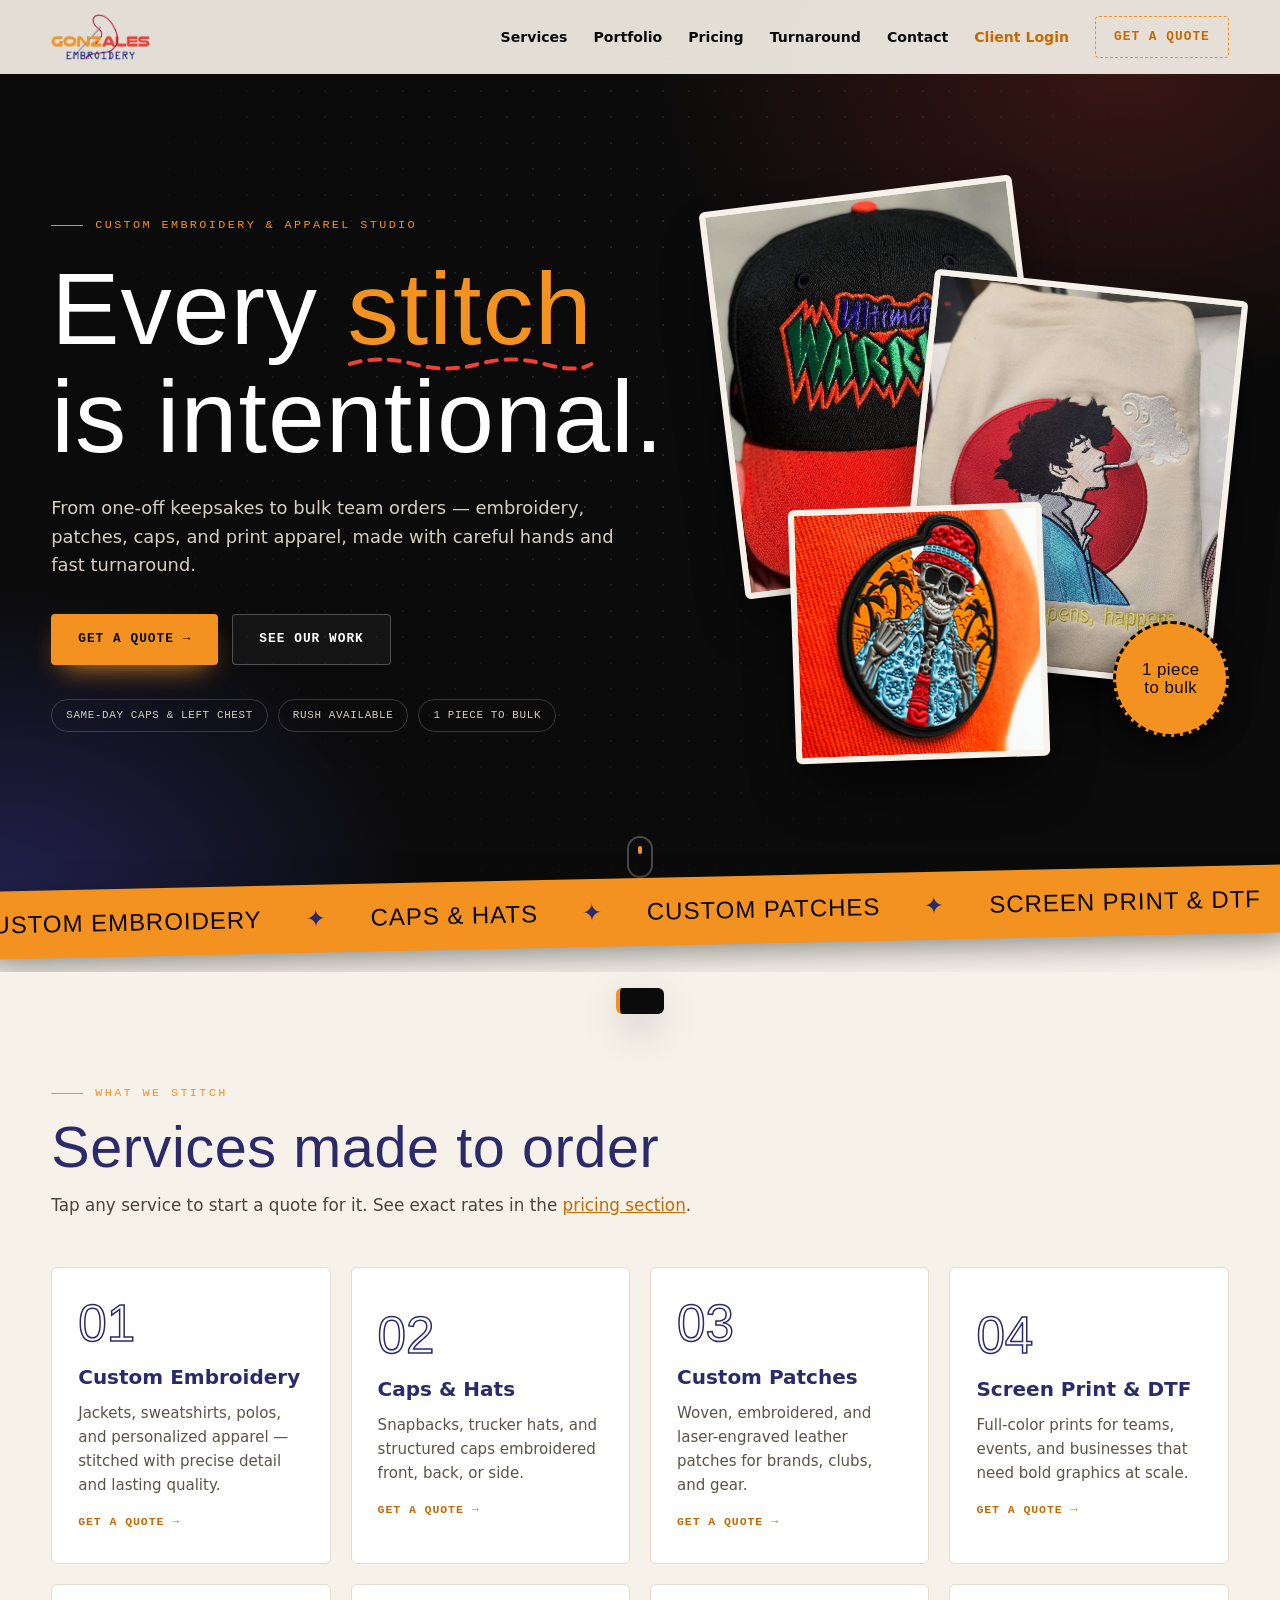
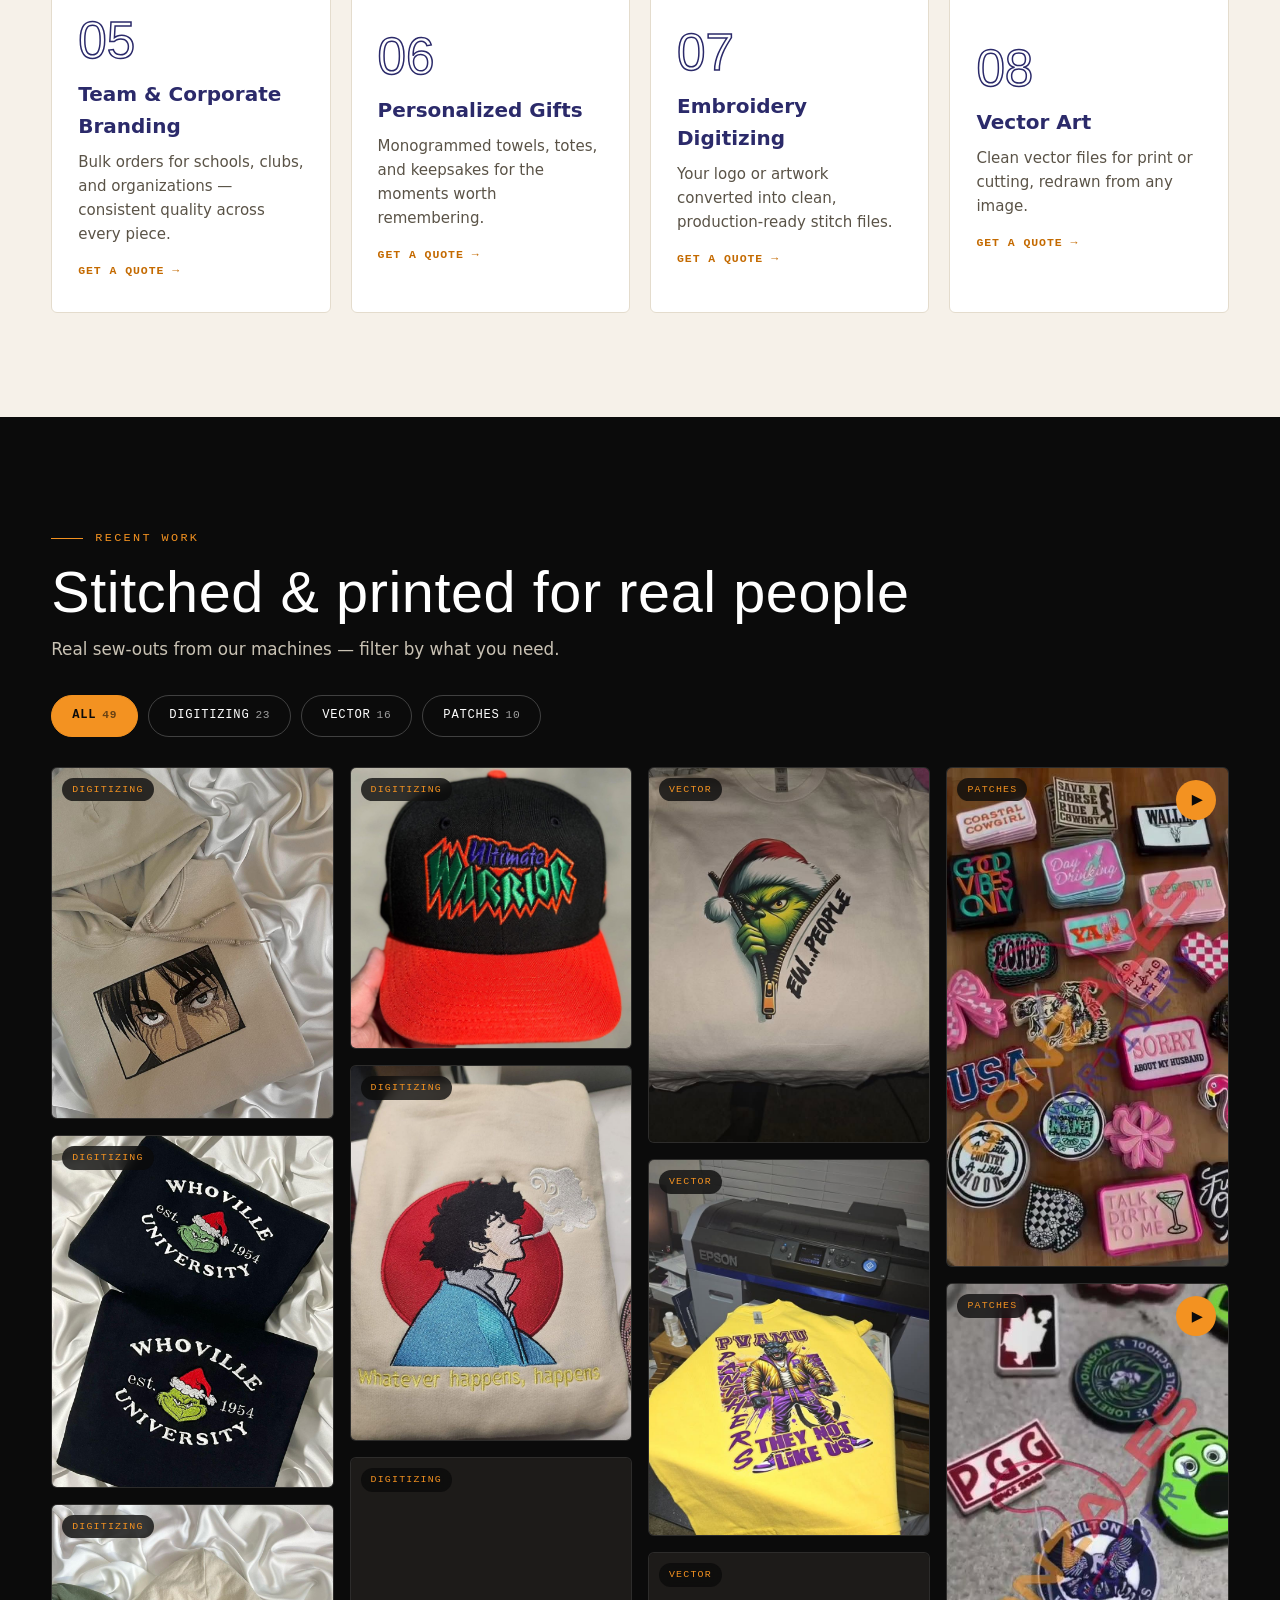
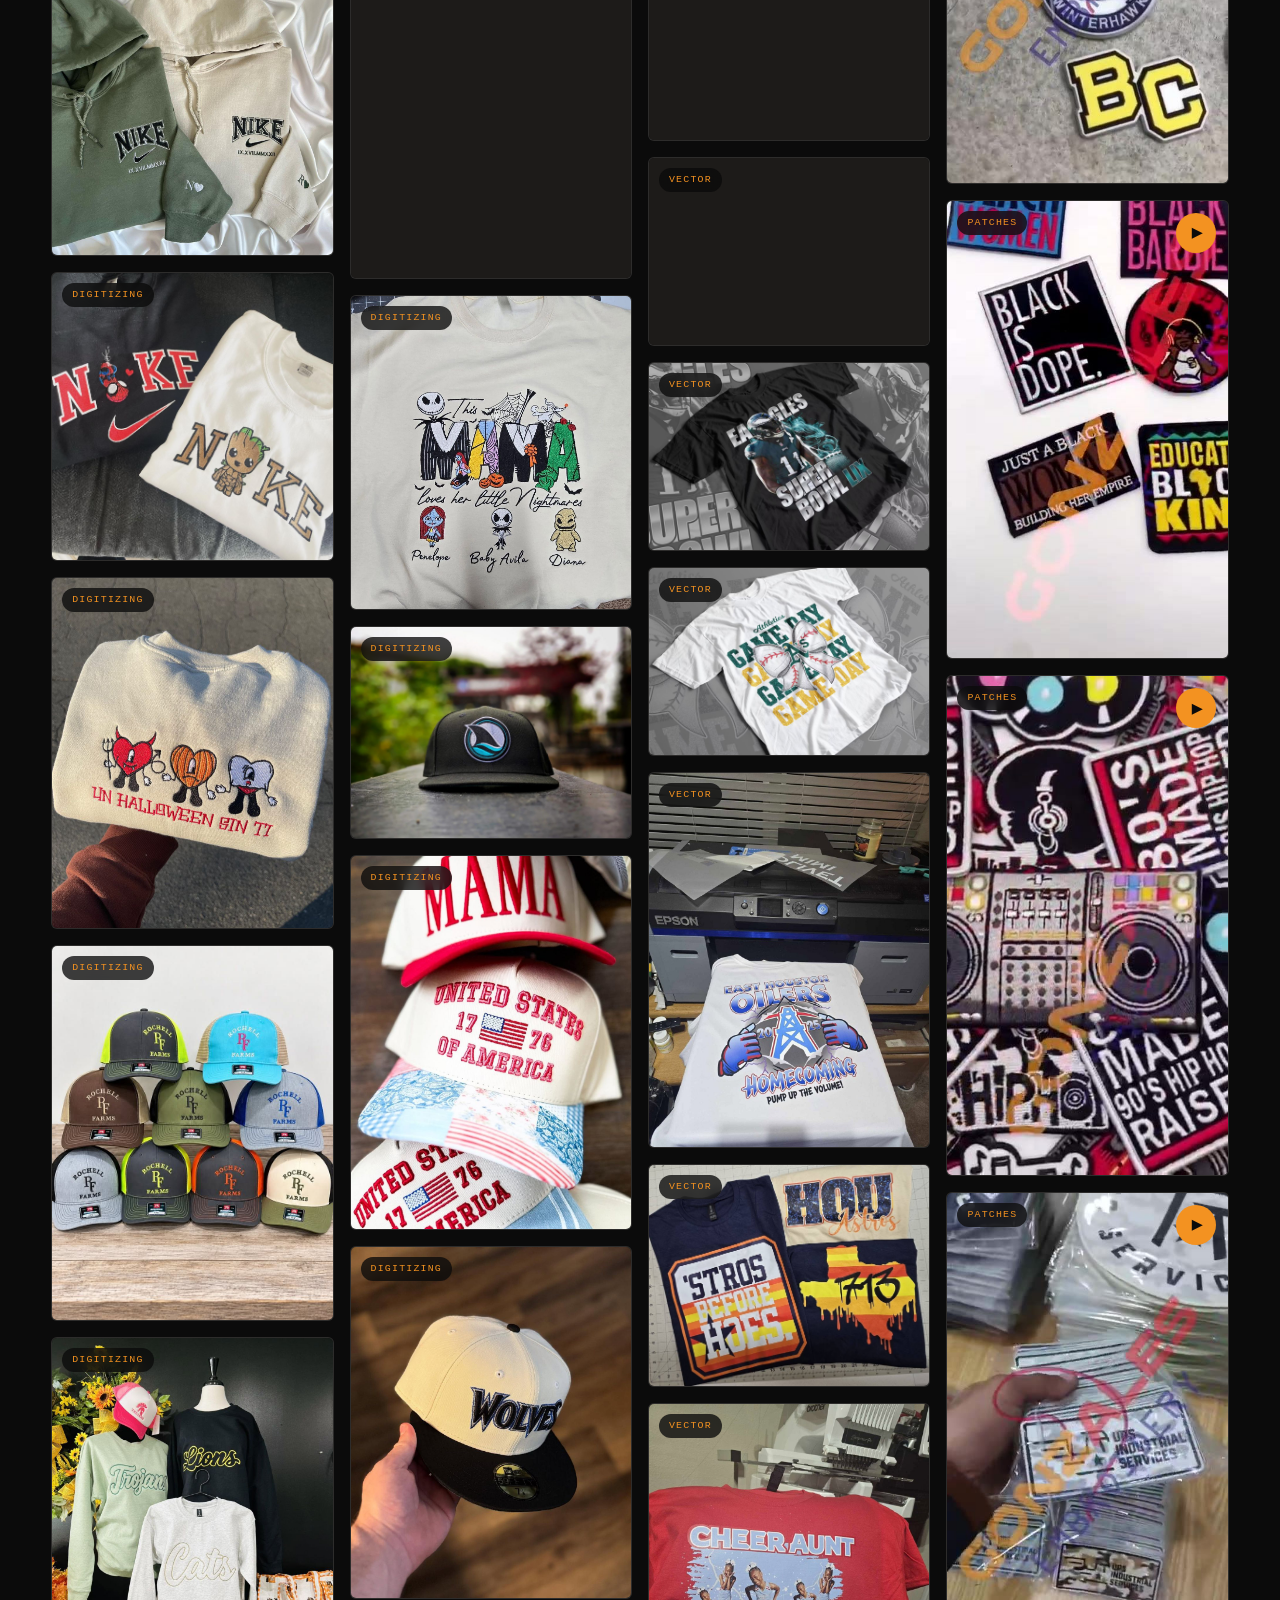
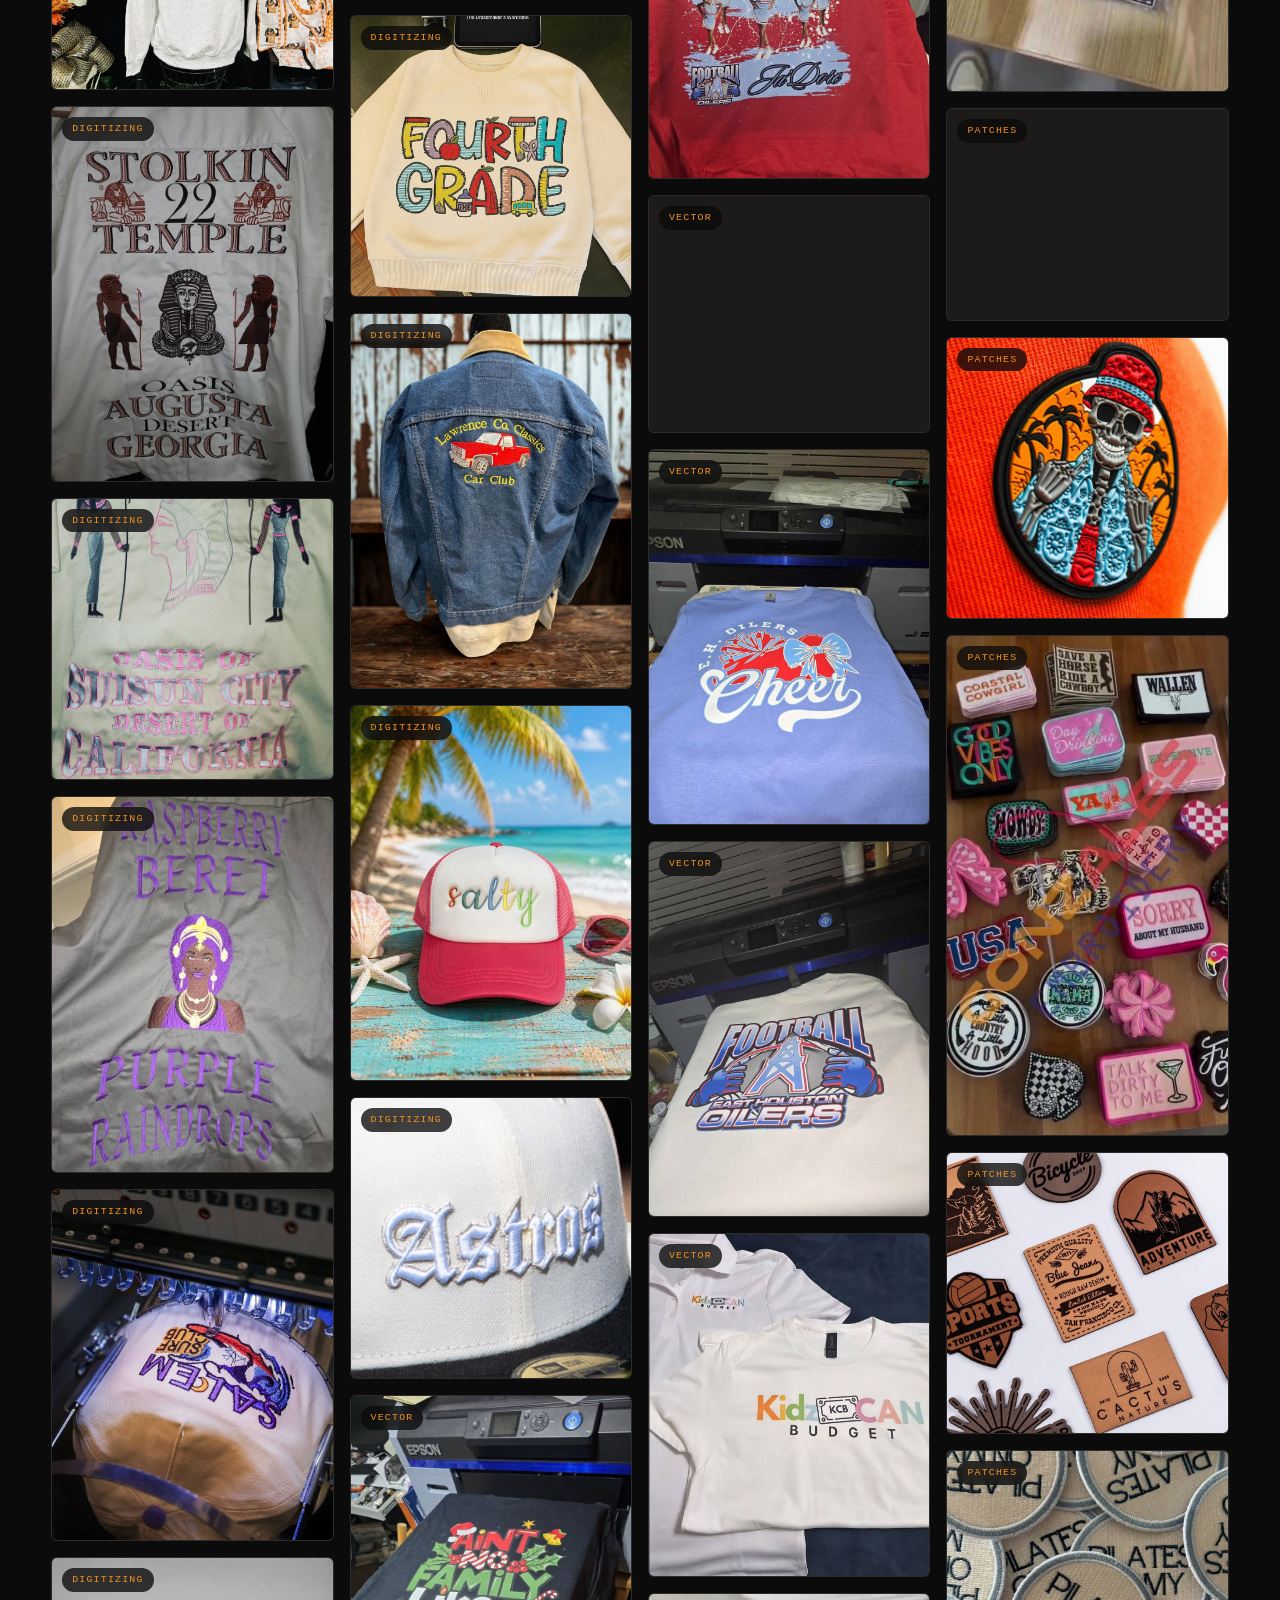
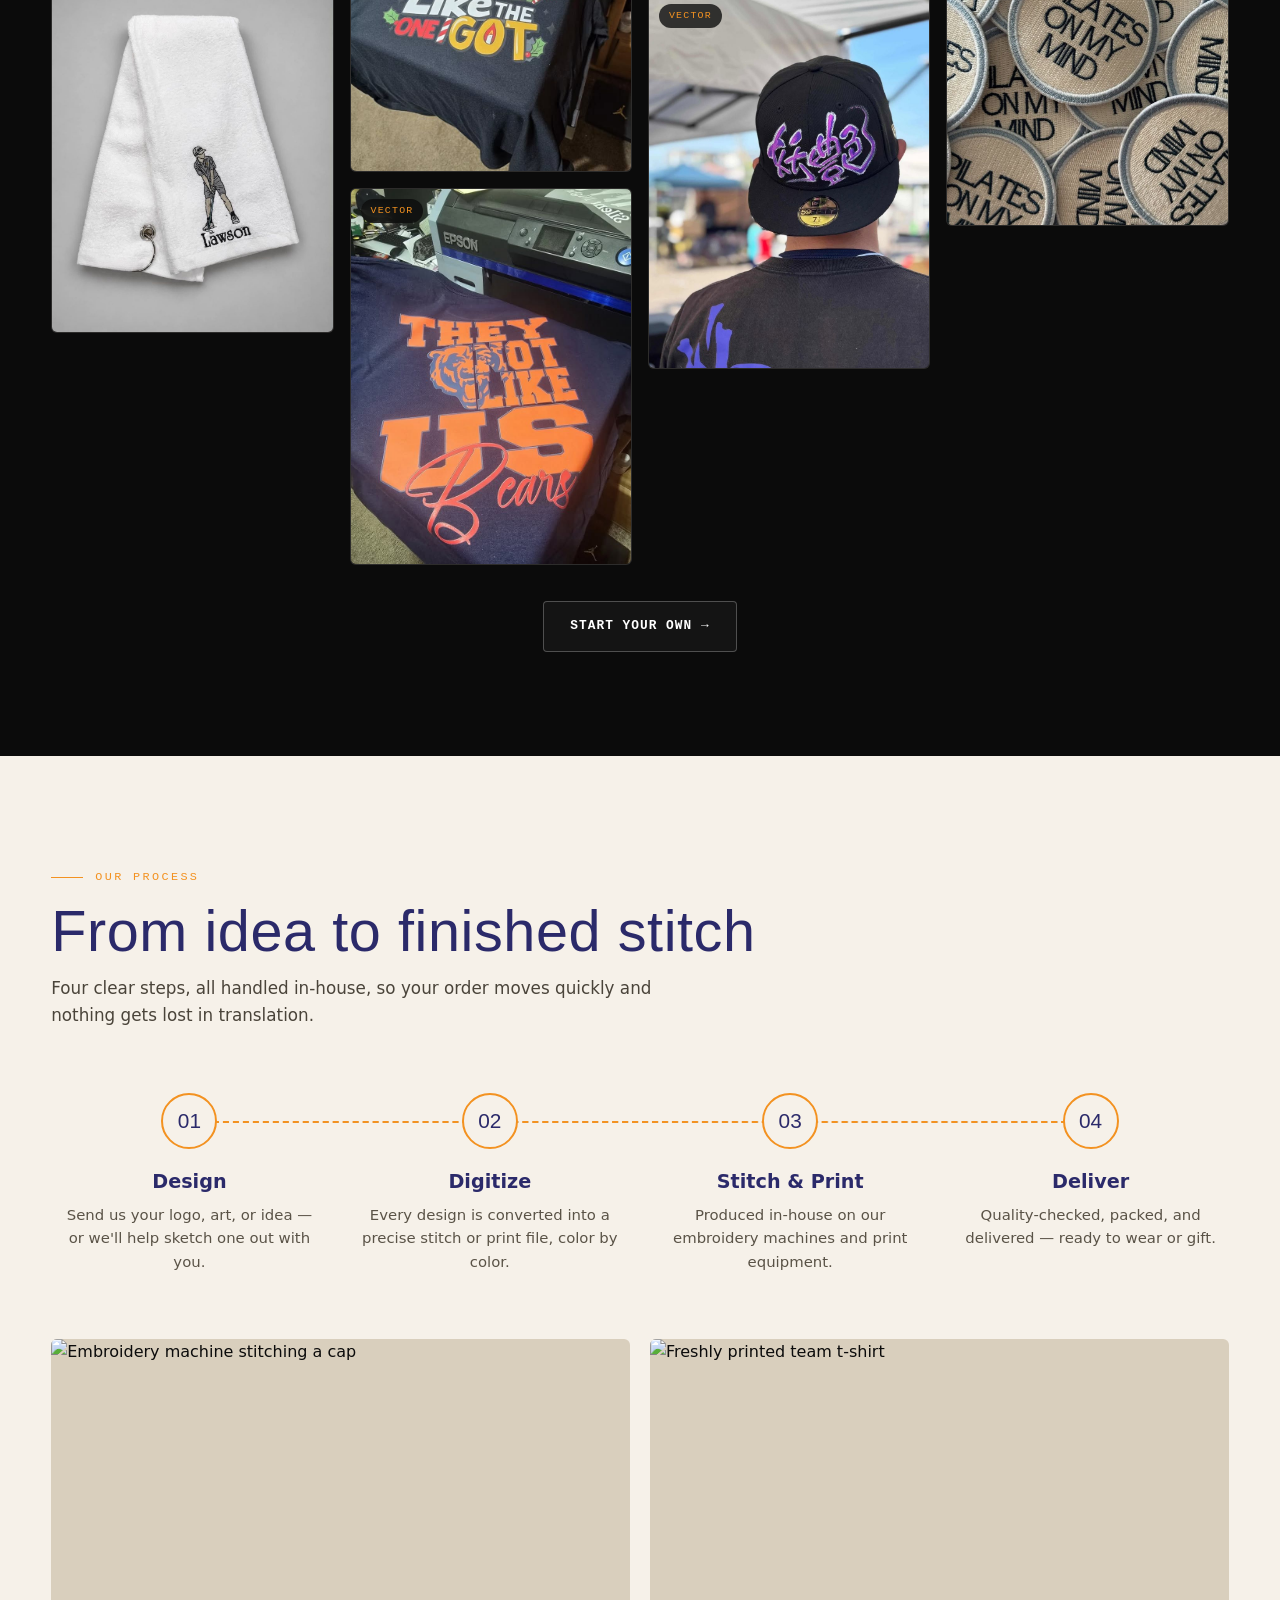
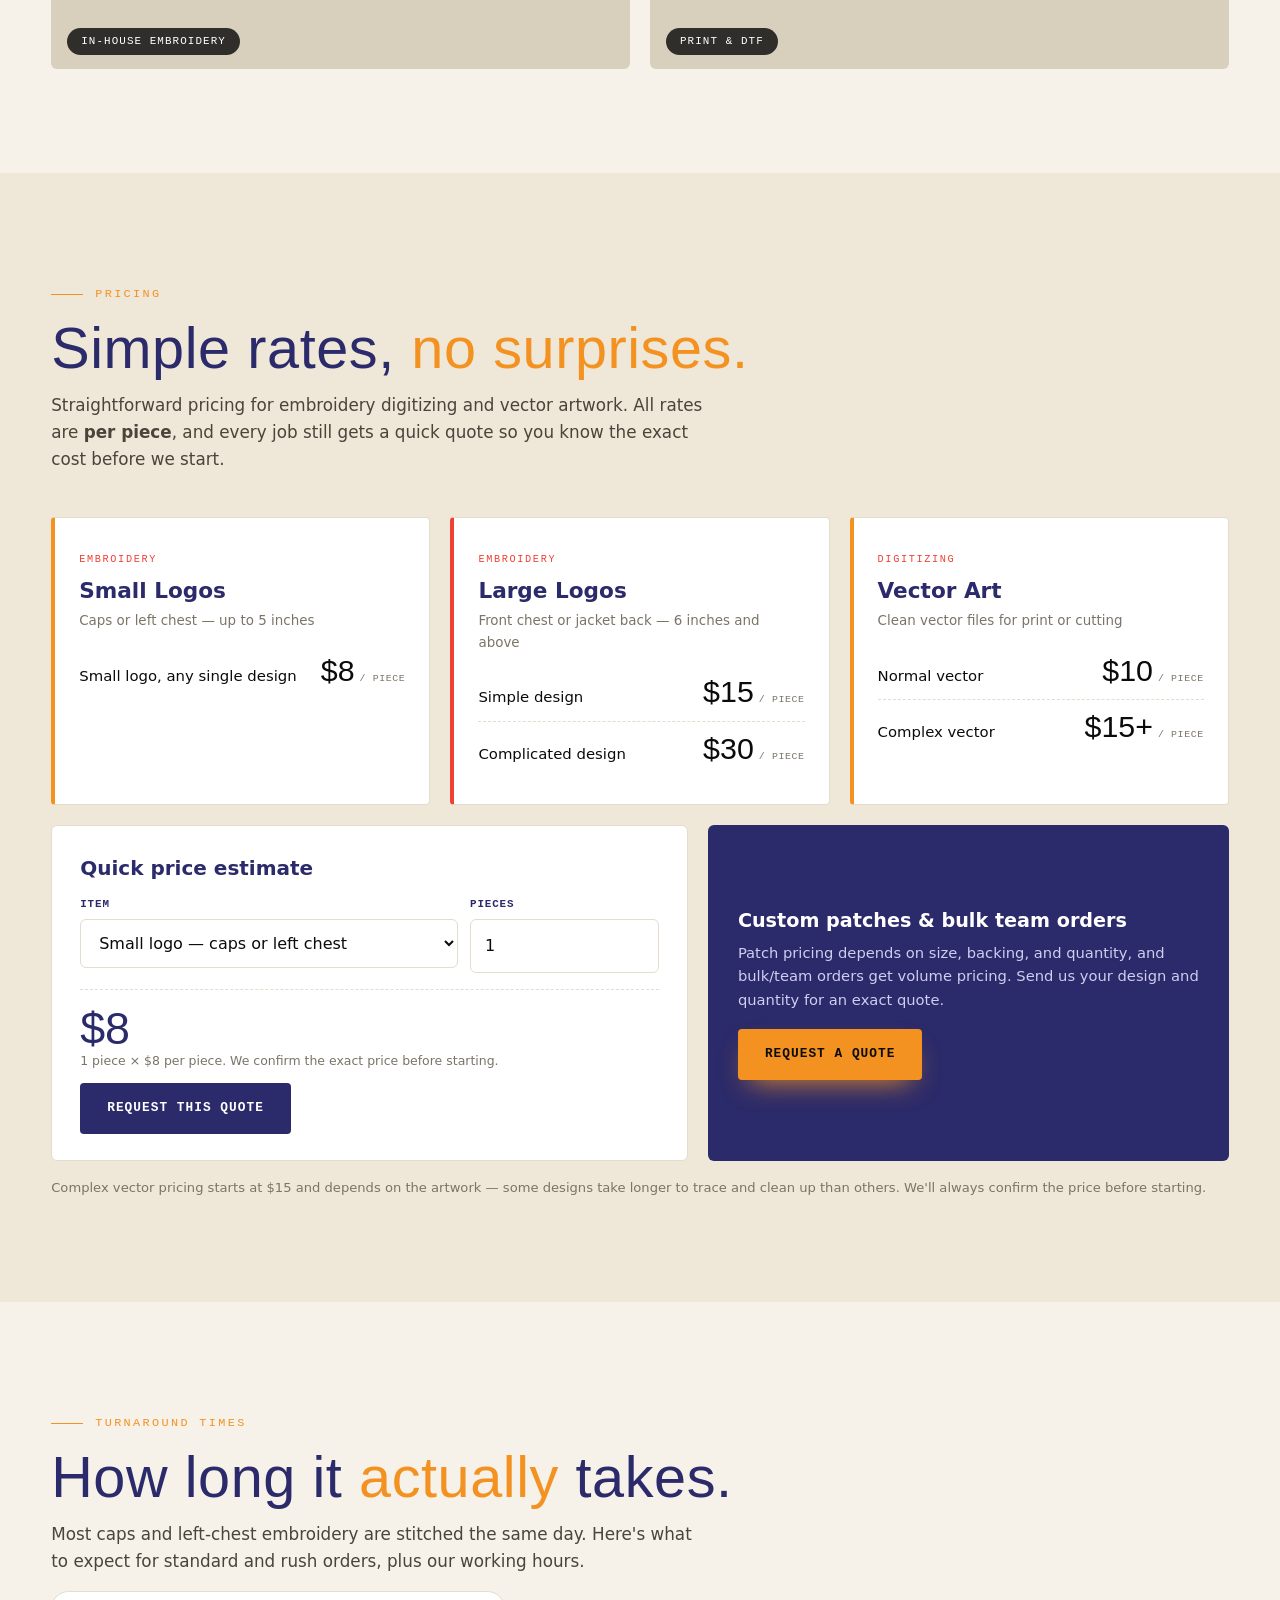
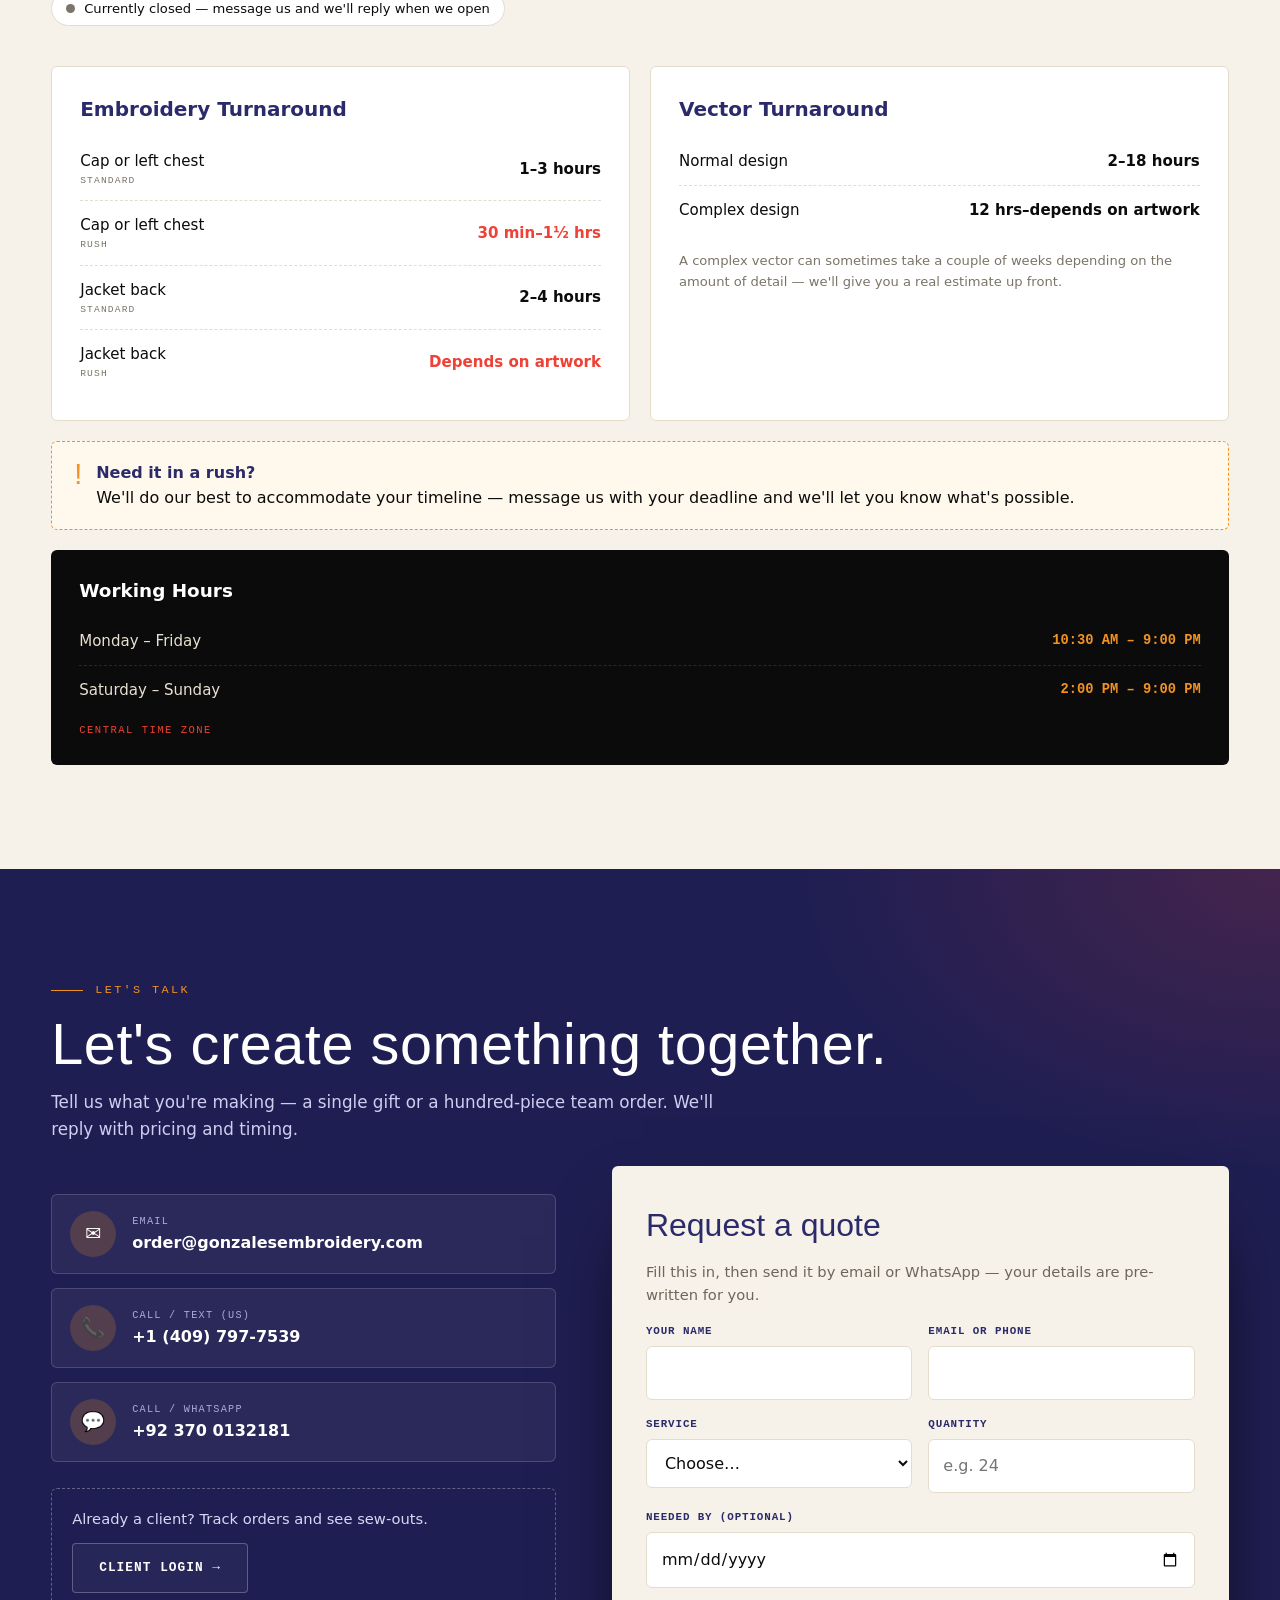
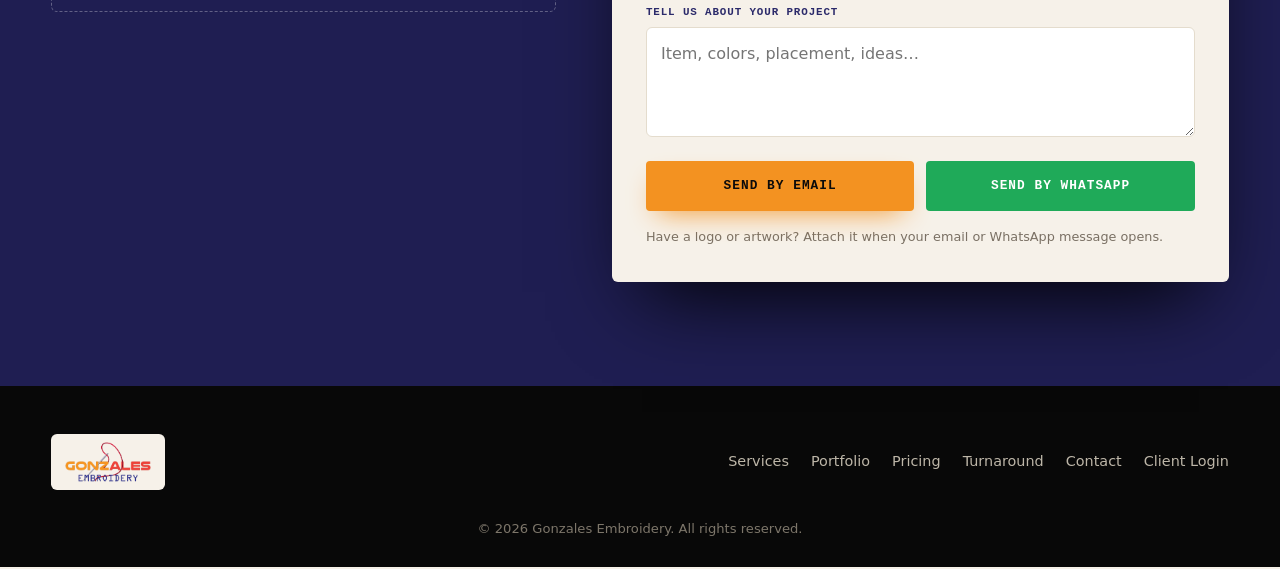
==== commit 90ad8ca2: "Add files via upload" ====
--- a/index.html
+++ b/index.html
@@ -311,7 +311,7 @@
       <a href="#pricing">Pricing</a>
       <a href="#turnaround">Turnaround</a>
       <a href="#contact">Contact</a>
-      <a href="login.html" class="login">Client Login</a>
+      <a href="portal.html" class="login">Client Login</a>
       <a href="#contact" class="btn btn-dash">Get a Quote</a>
     </nav>
   </div>
@@ -462,7 +462,7 @@
           <a class="way rv l" style="--d:.1s" href="tel:+14097977539"><span class="i">📞</span><span><small>Call / Text (US)</small><b>+1 (409) 797-7539</b></span></a>
           <a class="way rv l" style="--d:.2s" href="tel:+923700132181"><span class="i">💬</span><span><small>Call / WhatsApp</small><b>+92 370 0132181</b></span></a>
         </div>
-        <div class="portalcta rv"><span>Already a client? Track orders and see sew-outs.</span><span style="display:flex;gap:10px;flex-wrap:wrap"><a class="btn btn-ghost" href="login.html">Client login →</a><a class="btn btn-ghost" href="portal.html">New portal preview →</a></span></div>
+        <div class="portalcta rv"><span>Already a client? Track orders and see sew-outs.</span><span style="display:flex;gap:10px;flex-wrap:wrap"><a class="btn btn-ghost" href="portal.html">Client login →</a></span></div>
       </div>
       <form class="qf rv r" id="qf" novalidate>
         <h3>Request a quote</h3>
@@ -488,7 +488,7 @@
   <div class="wrap">
     <div class="foot">
       <a class="lg" href="#top"><img src="assets/img/logo.png" alt="Gonzales Embroidery"></a>
-      <nav aria-label="Footer"><a href="#services">Services</a><a href="#work">Portfolio</a><a href="#pricing">Pricing</a><a href="#turnaround">Turnaround</a><a href="#contact">Contact</a><a href="login.html">Client Login</a></nav>
+      <nav aria-label="Footer"><a href="#services">Services</a><a href="#work">Portfolio</a><a href="#pricing">Pricing</a><a href="#turnaround">Turnaround</a><a href="#contact">Contact</a><a href="portal.html">Client Login</a></nav>
     </div>
     <p class="copy">© <span id="yr">2026</span> Gonzales Embroidery. All rights reserved.</p>
   </div>
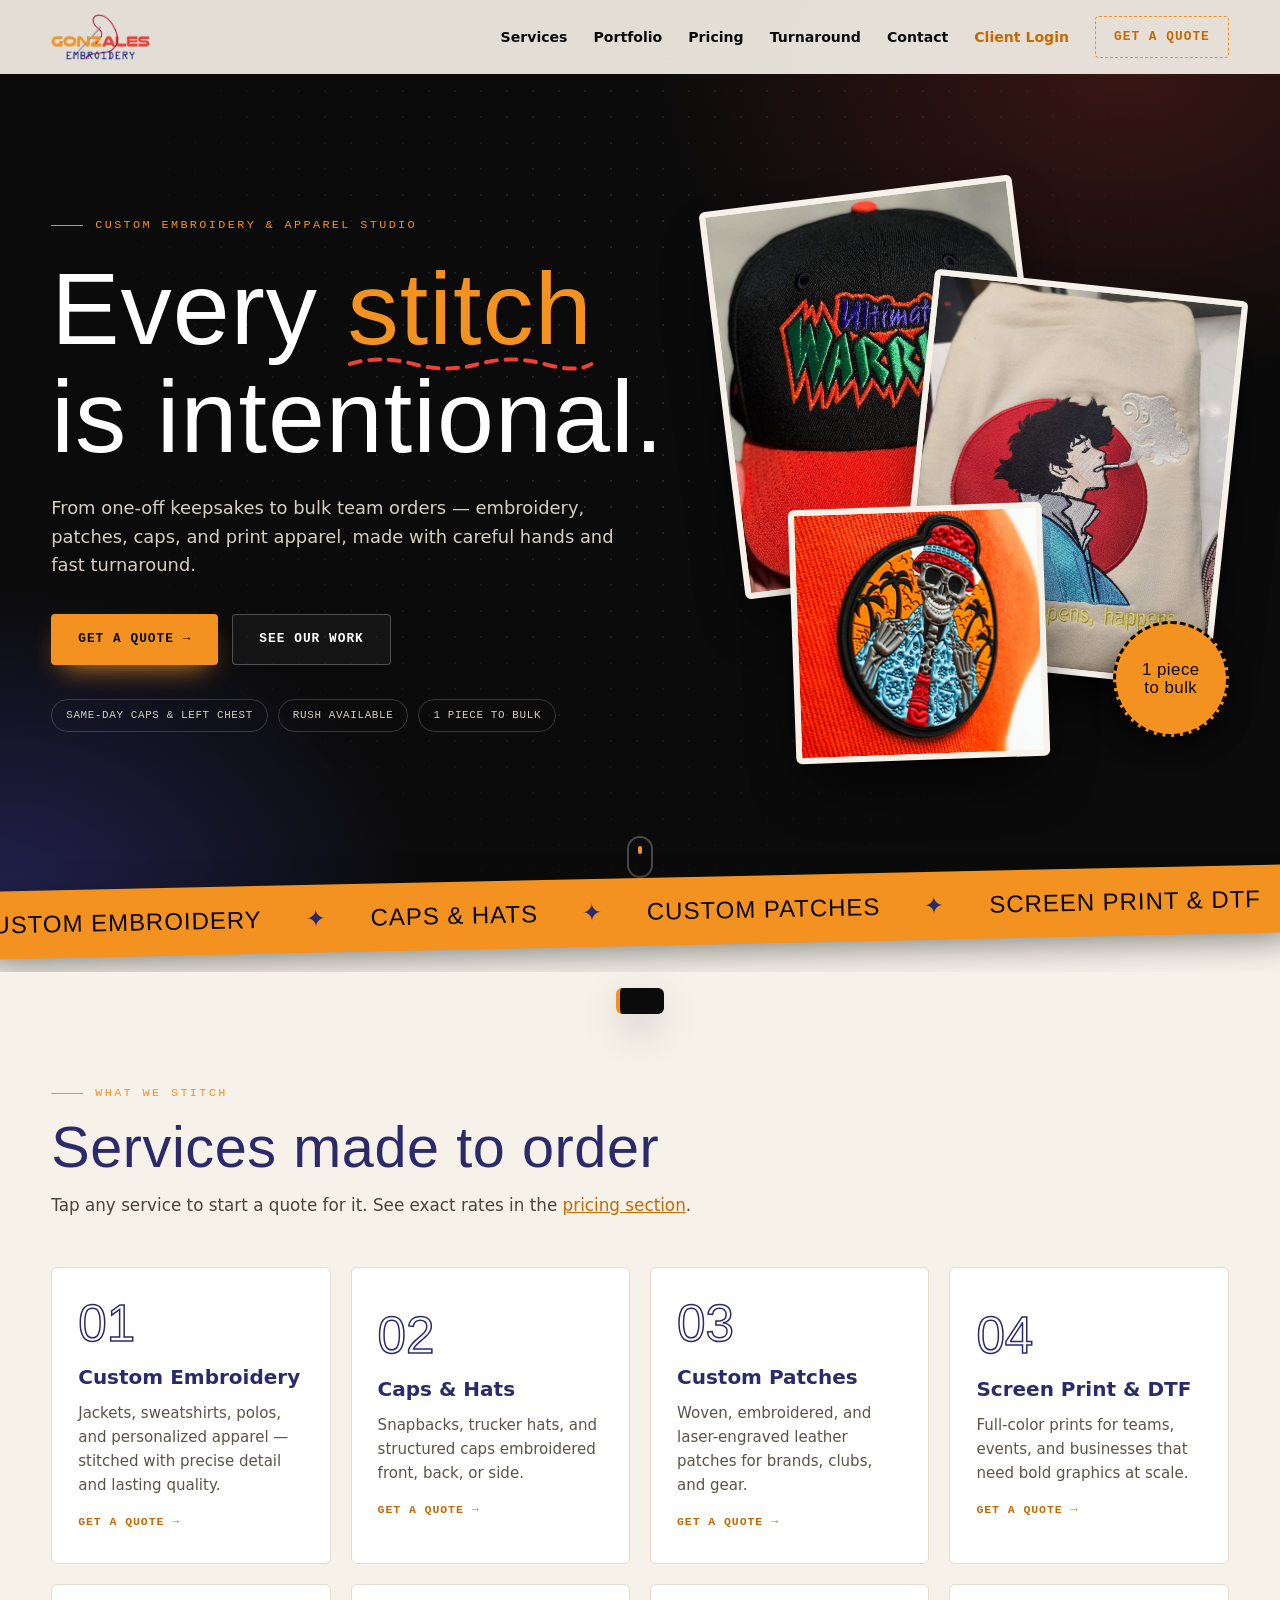
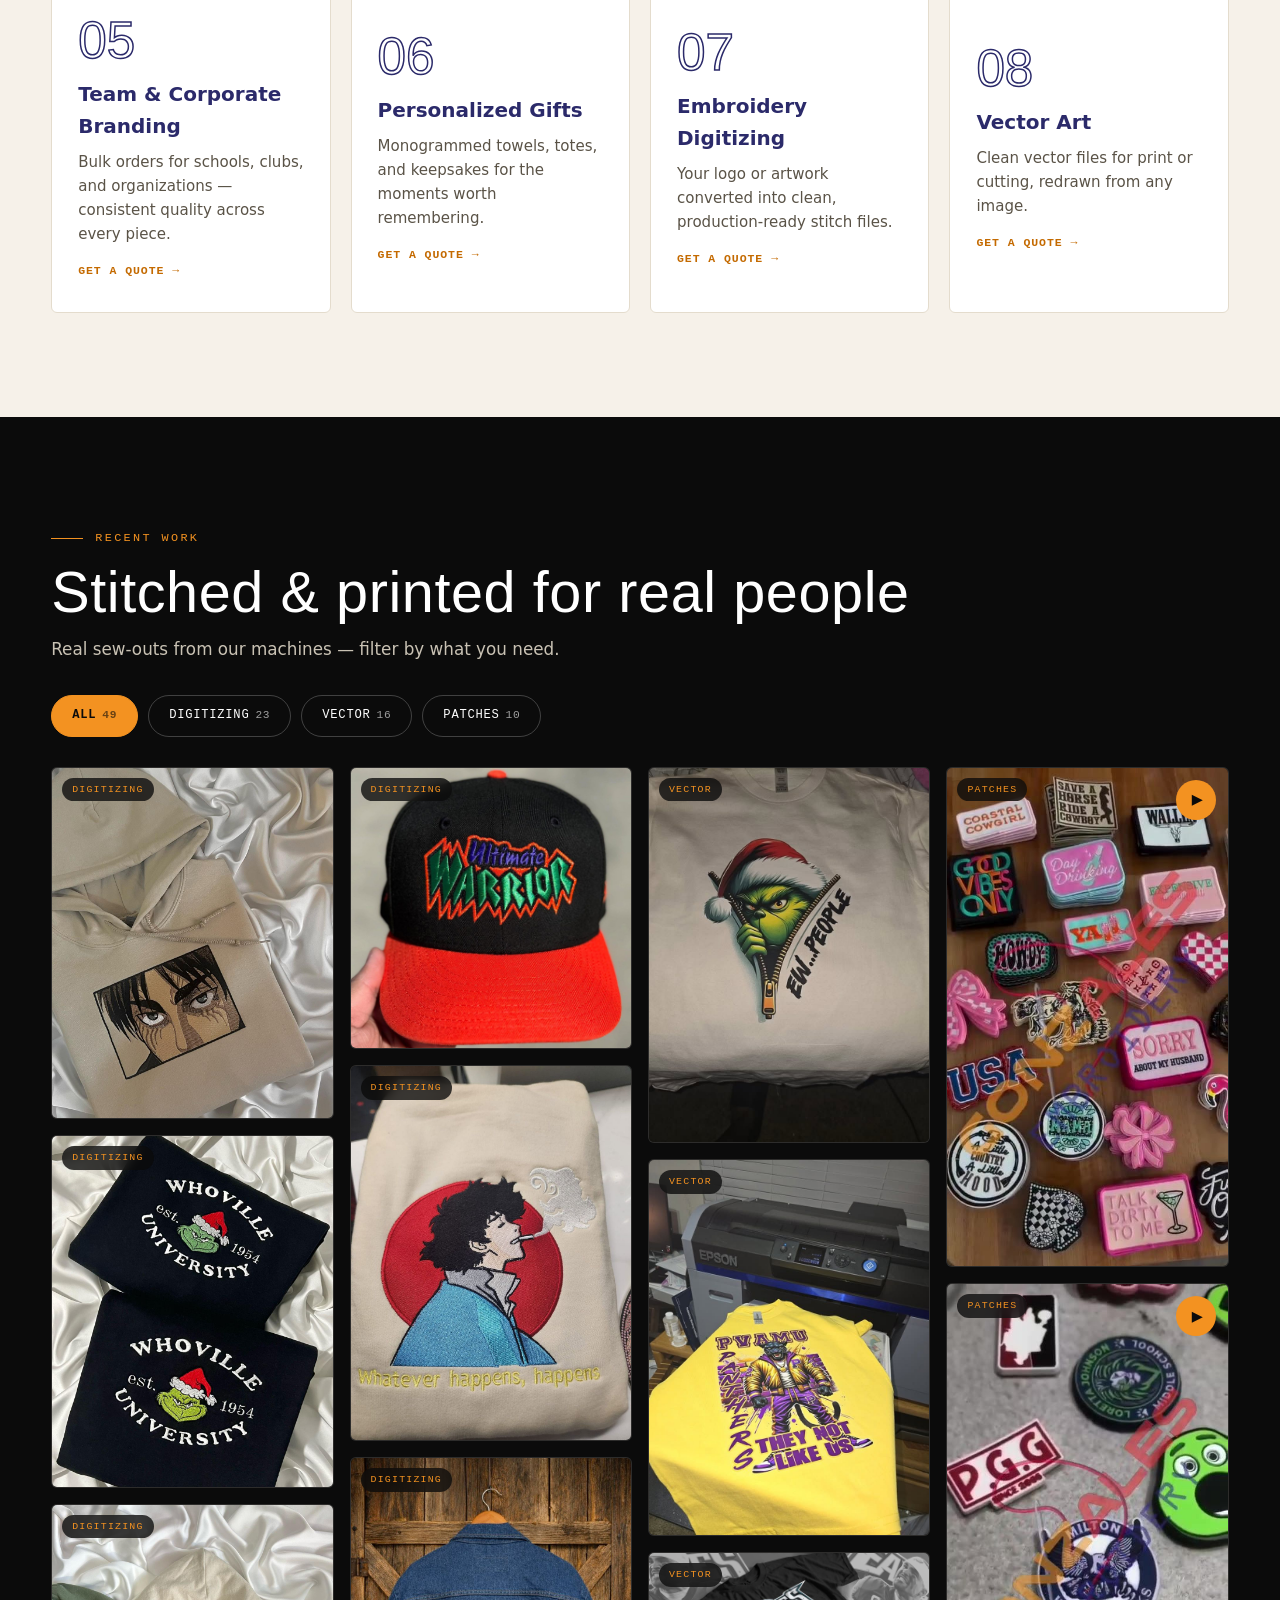
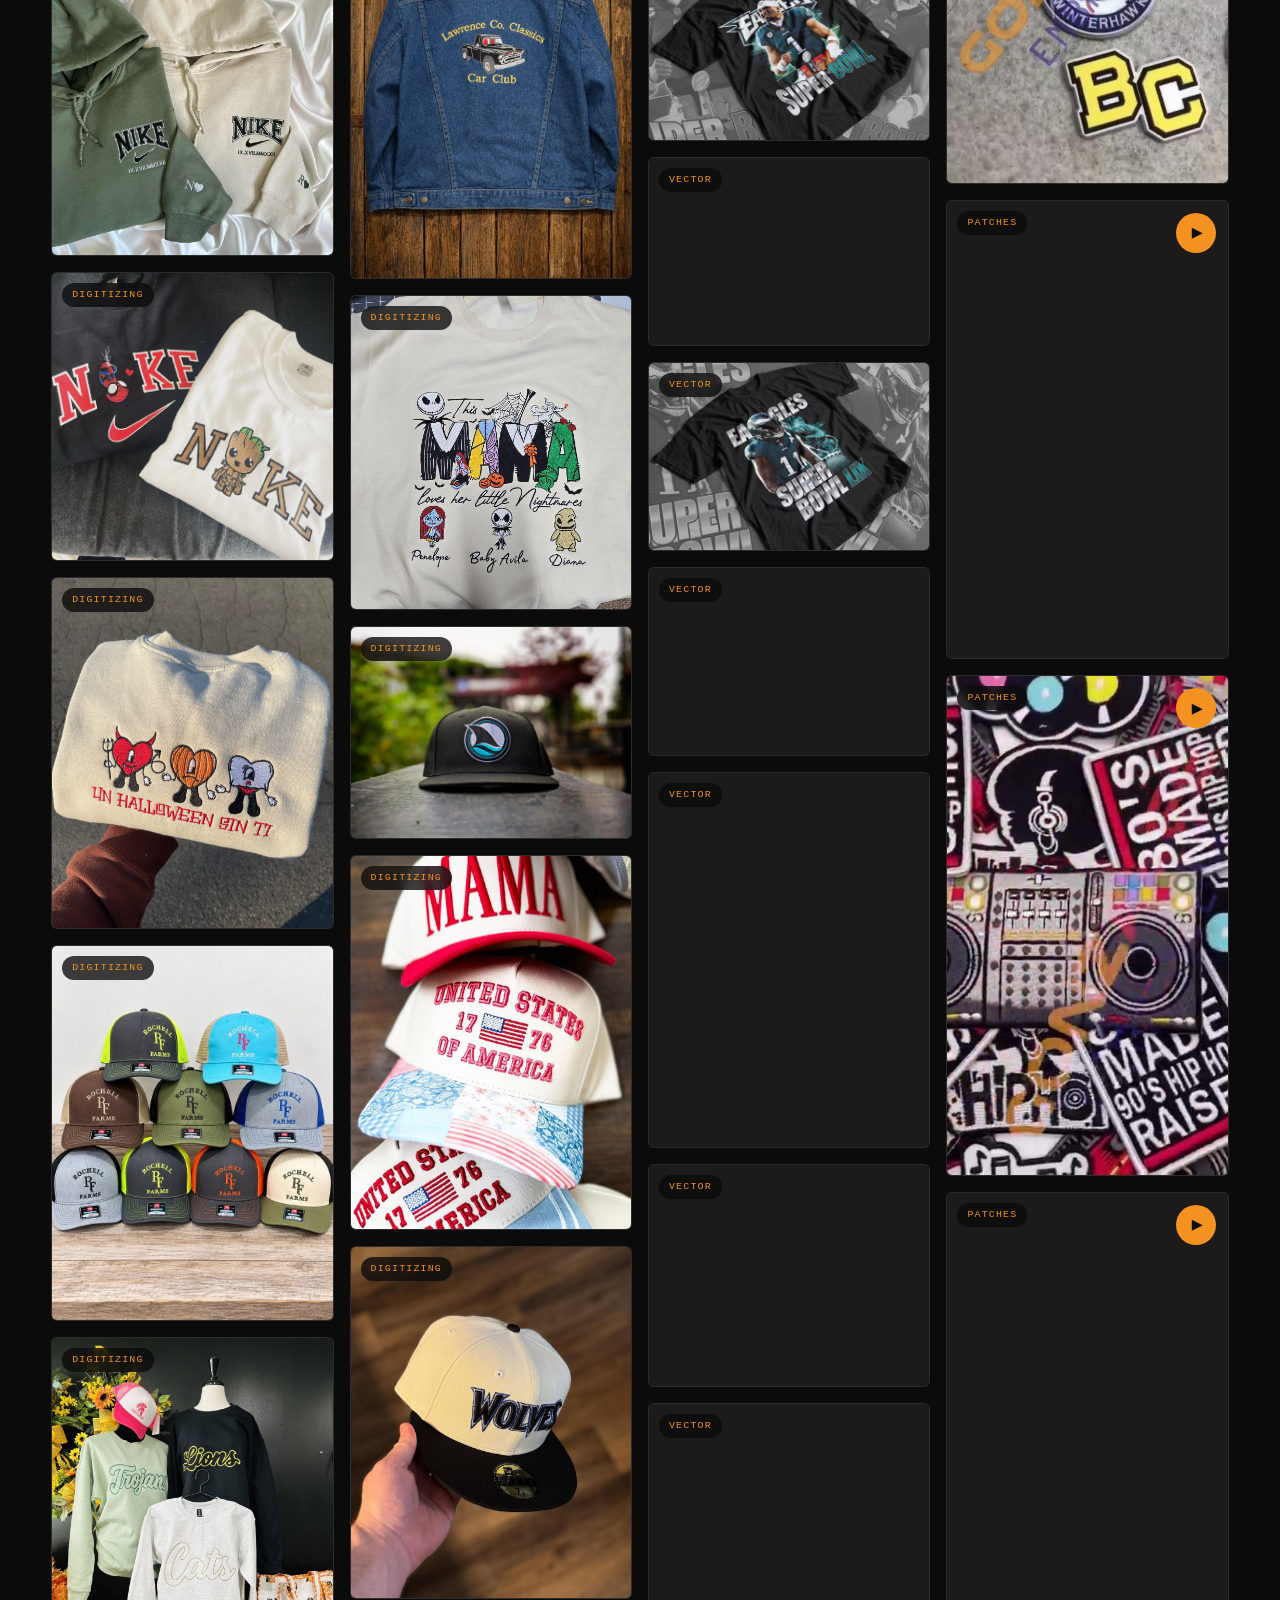
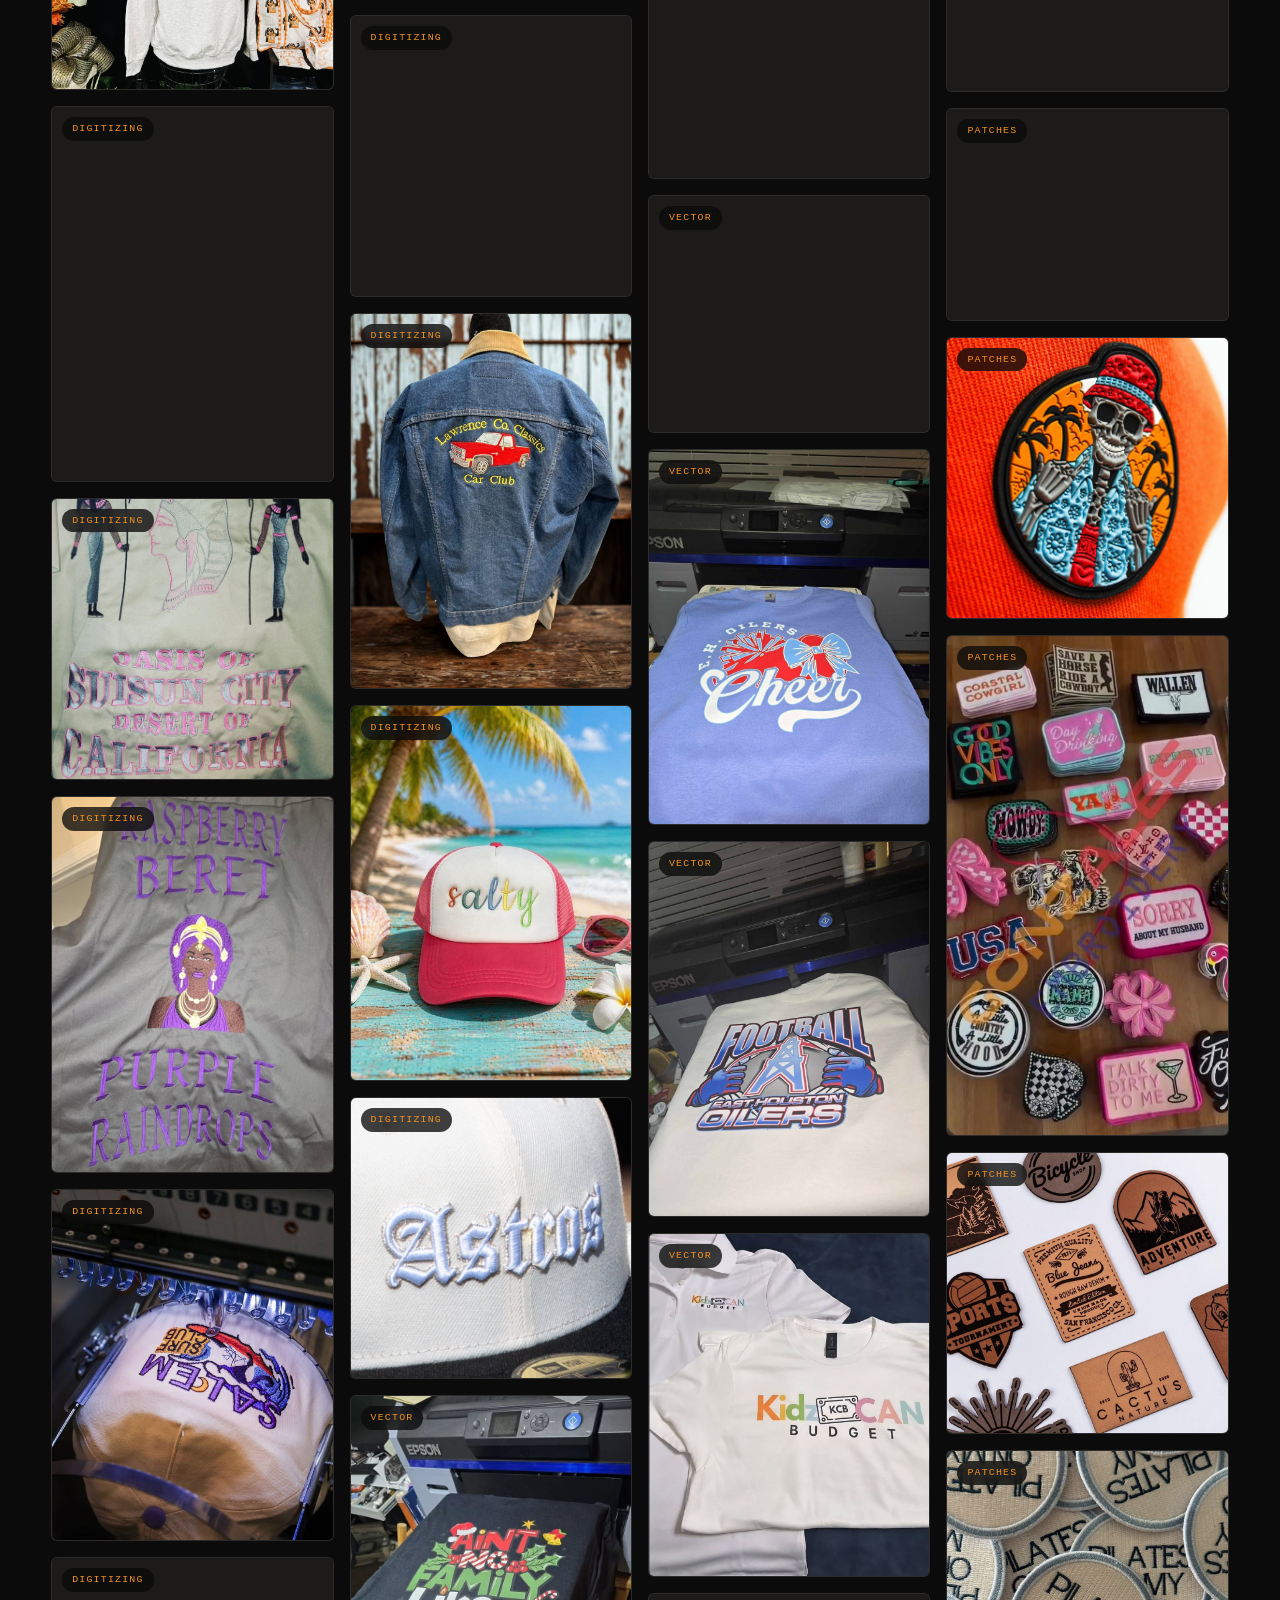
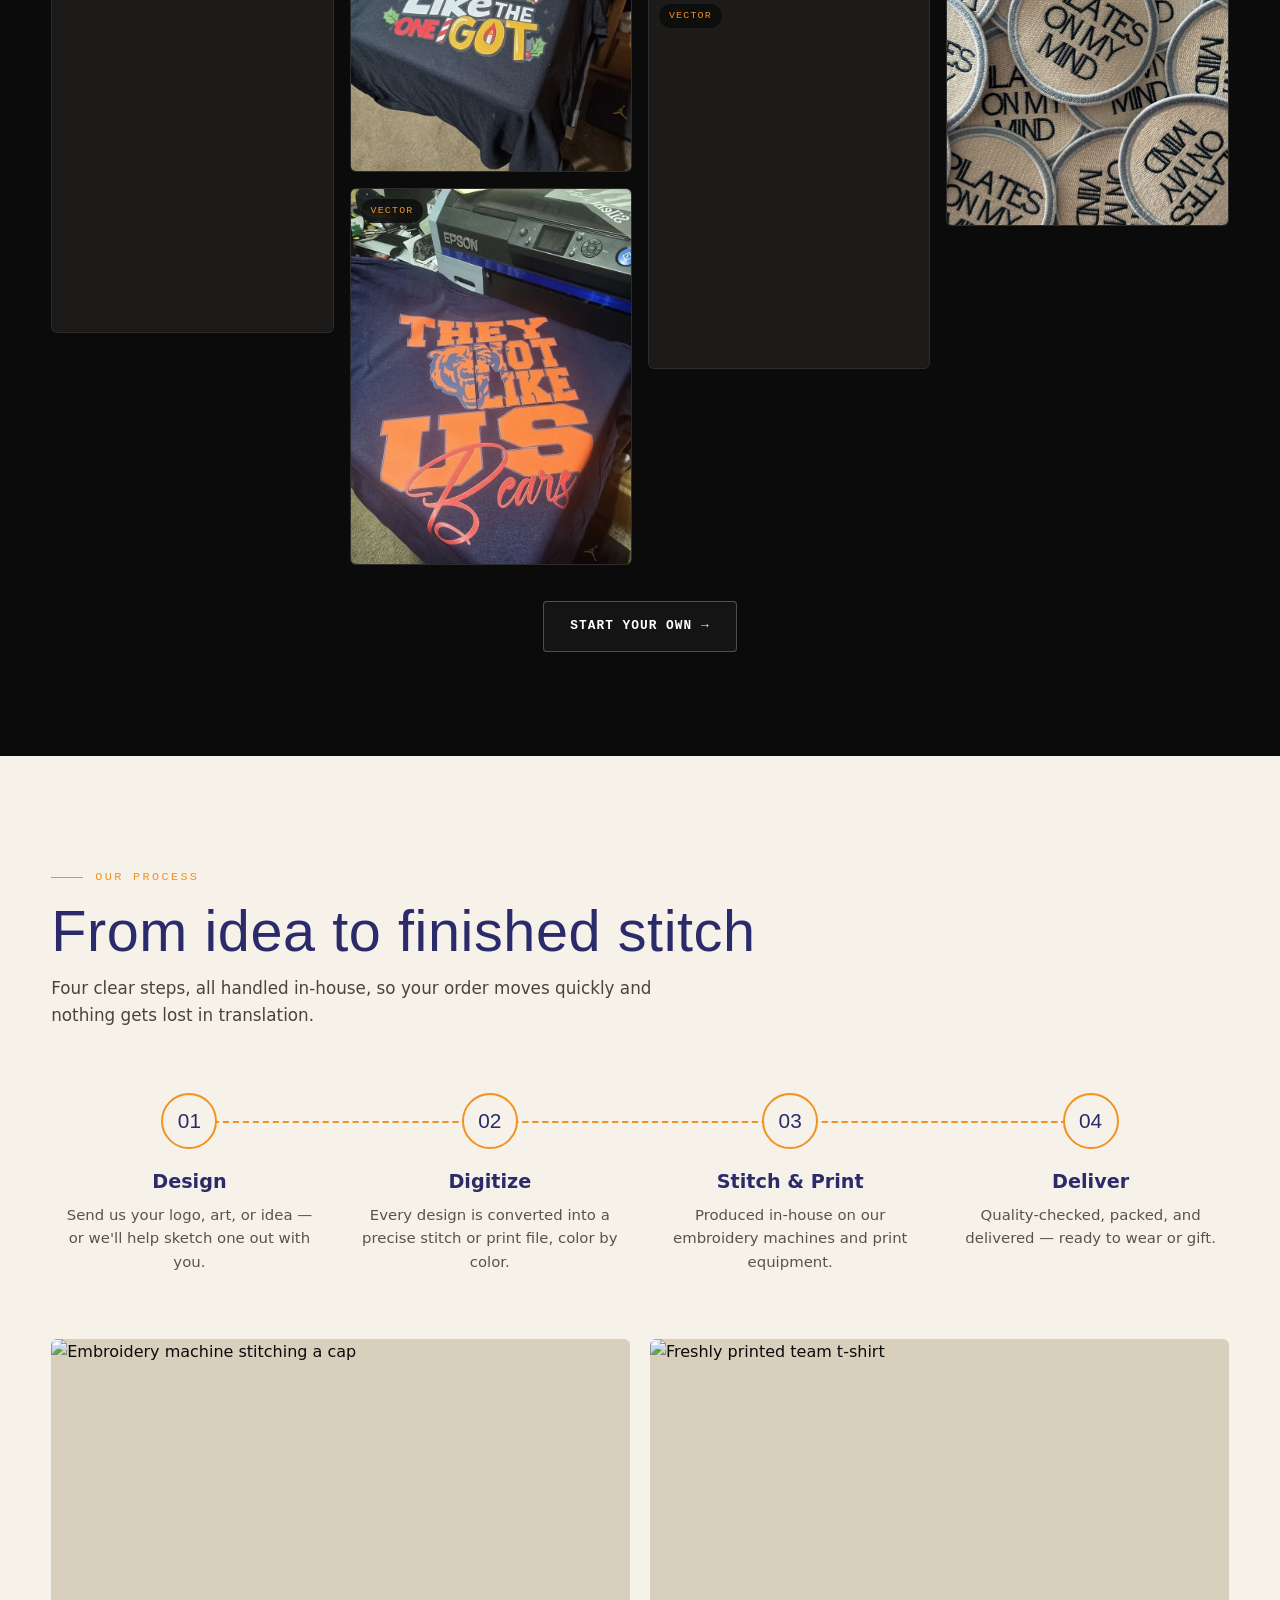
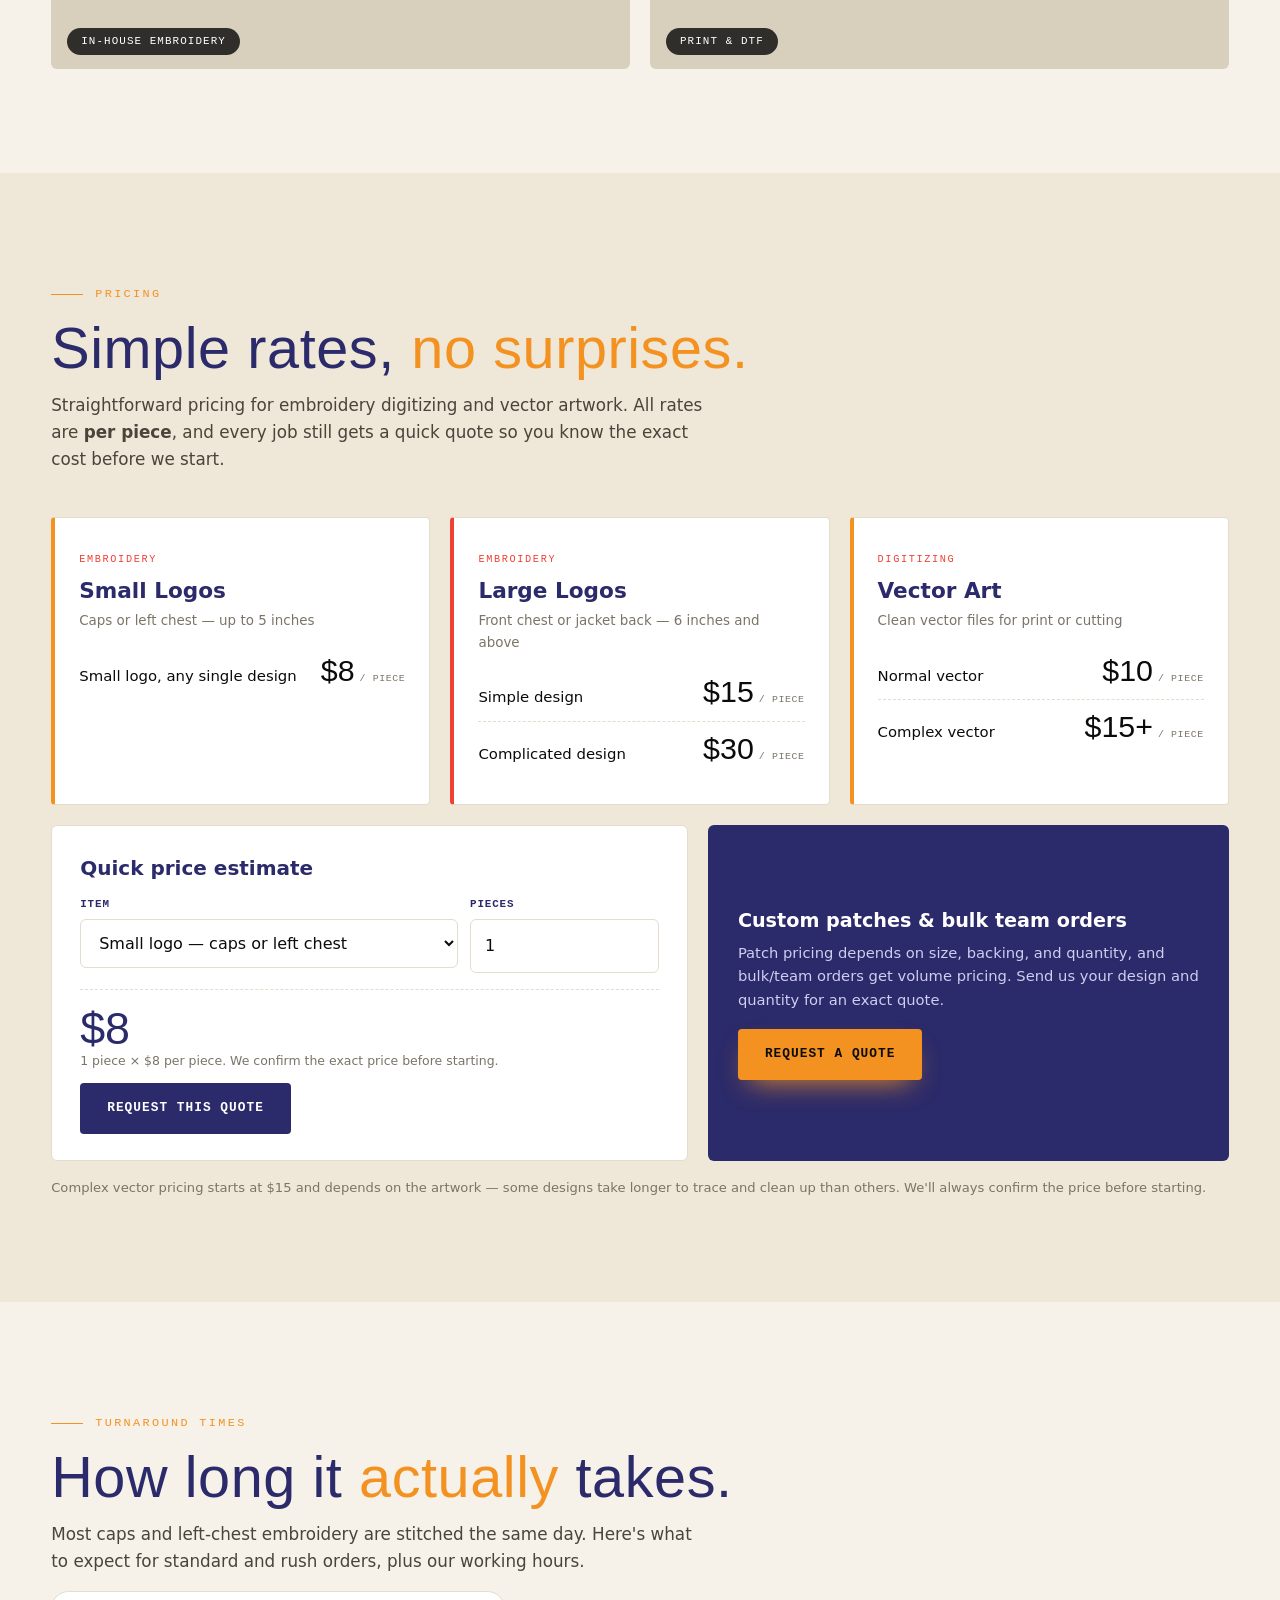
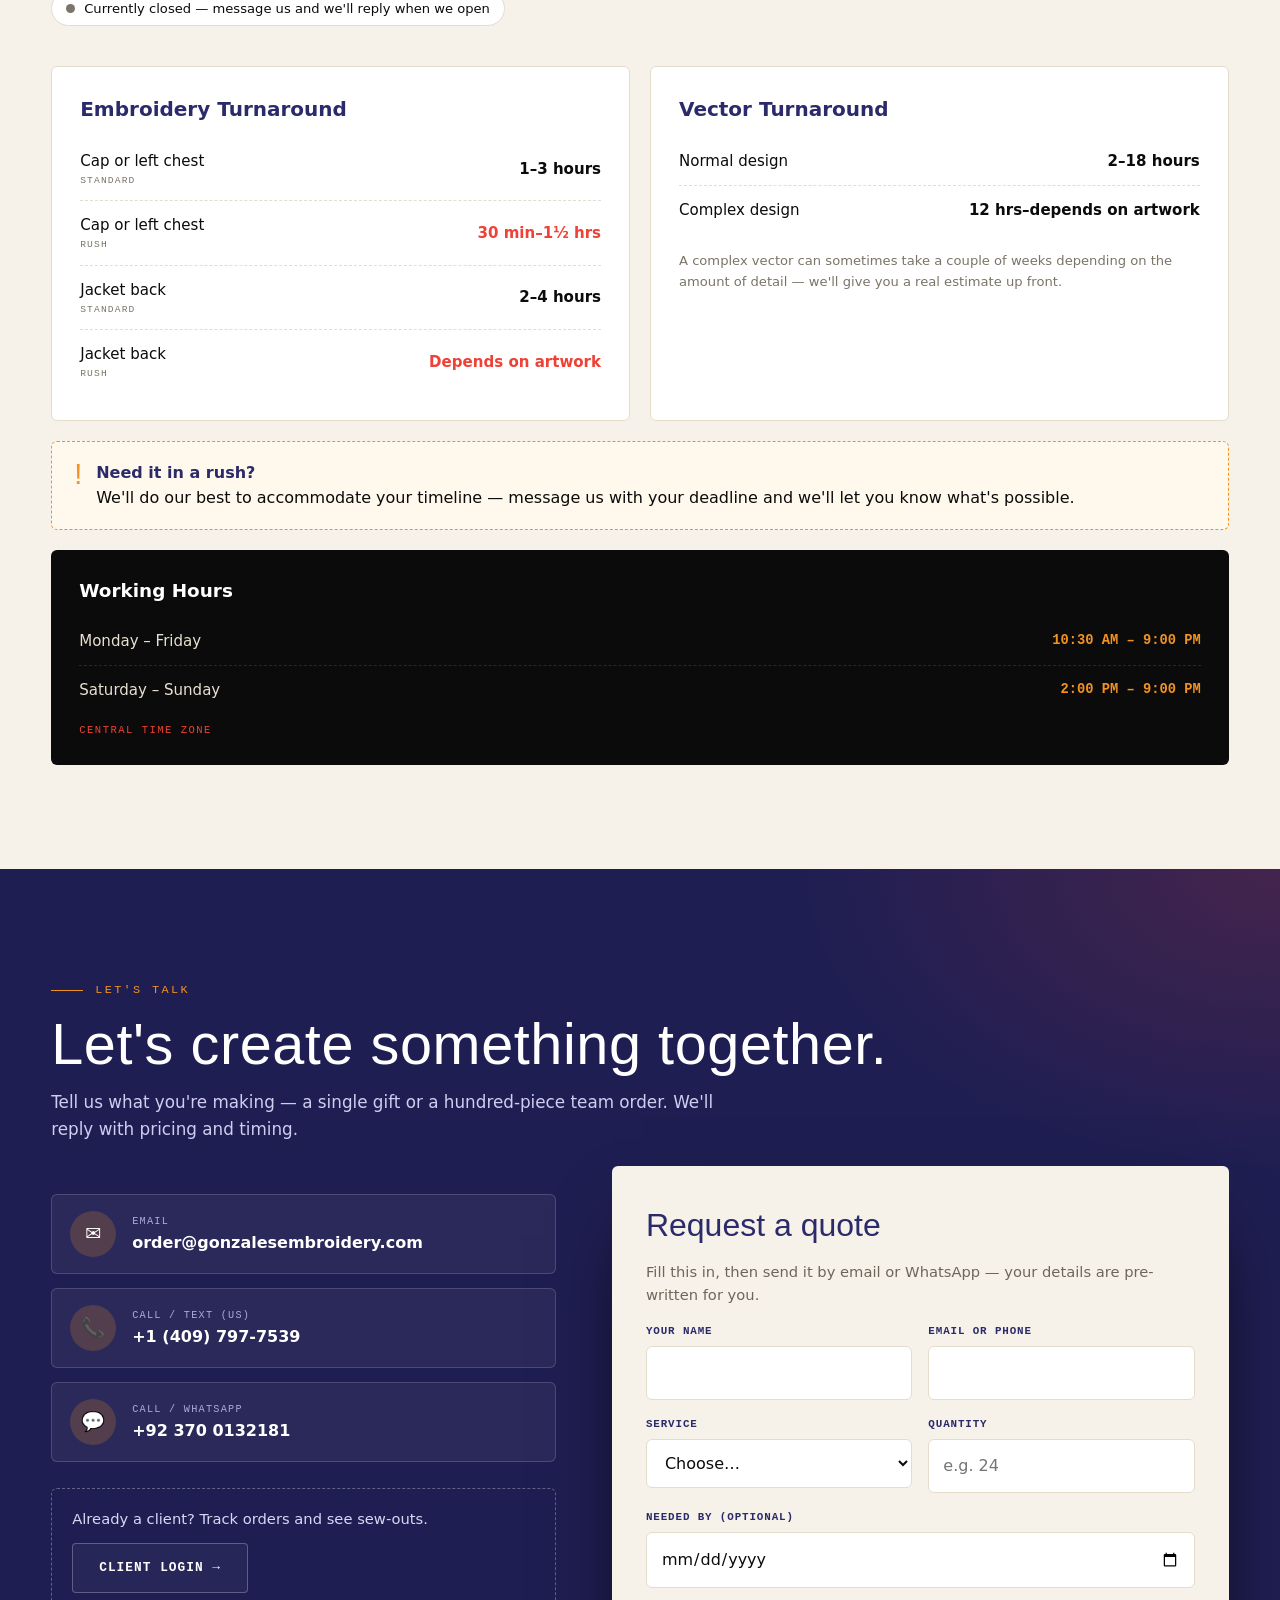
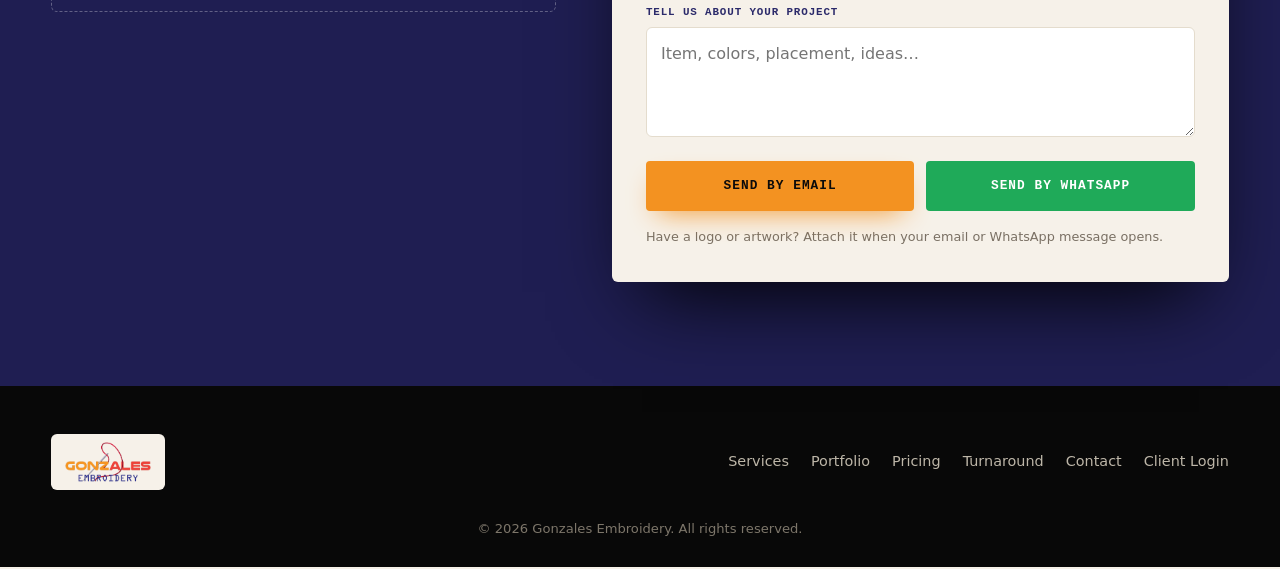
==== commit a0a8168d: "Add files via upload" ====
--- a/index.html
+++ b/index.html
@@ -379,8 +379,8 @@
       <div class="step"><div class="dot">04</div><h3>Deliver</h3><p>Quality-checked, packed, and delivered — ready to wear or gift.</p></div>
     </div>
     <div class="pair">
-      <figure class="rv l"><img loading="lazy" src="https://mubashirwali-ceo.github.io/Gonzales-Embroidery/assets/img/process-machine.jpg" alt="Embroidery machine stitching a cap"><figcaption>In-house embroidery</figcaption></figure>
-      <figure class="rv r"><img loading="lazy" src="https://mubashirwali-ceo.github.io/Gonzales-Embroidery/assets/img/process-print.jpg" alt="Freshly printed team t-shirt"><figcaption>Print &amp; DTF</figcaption></figure>
+      <figure class="rv l"><img loading="lazy" src="assets/img/process-machine.jpg" alt="Embroidery machine stitching a cap"><figcaption>In-house embroidery</figcaption></figure>
+      <figure class="rv r"><img loading="lazy" src="assets/img/process-print.jpg" alt="Freshly printed team t-shirt"><figcaption>Print &amp; DTF</figcaption></figure>
     </div>
   </div>
 </section>
